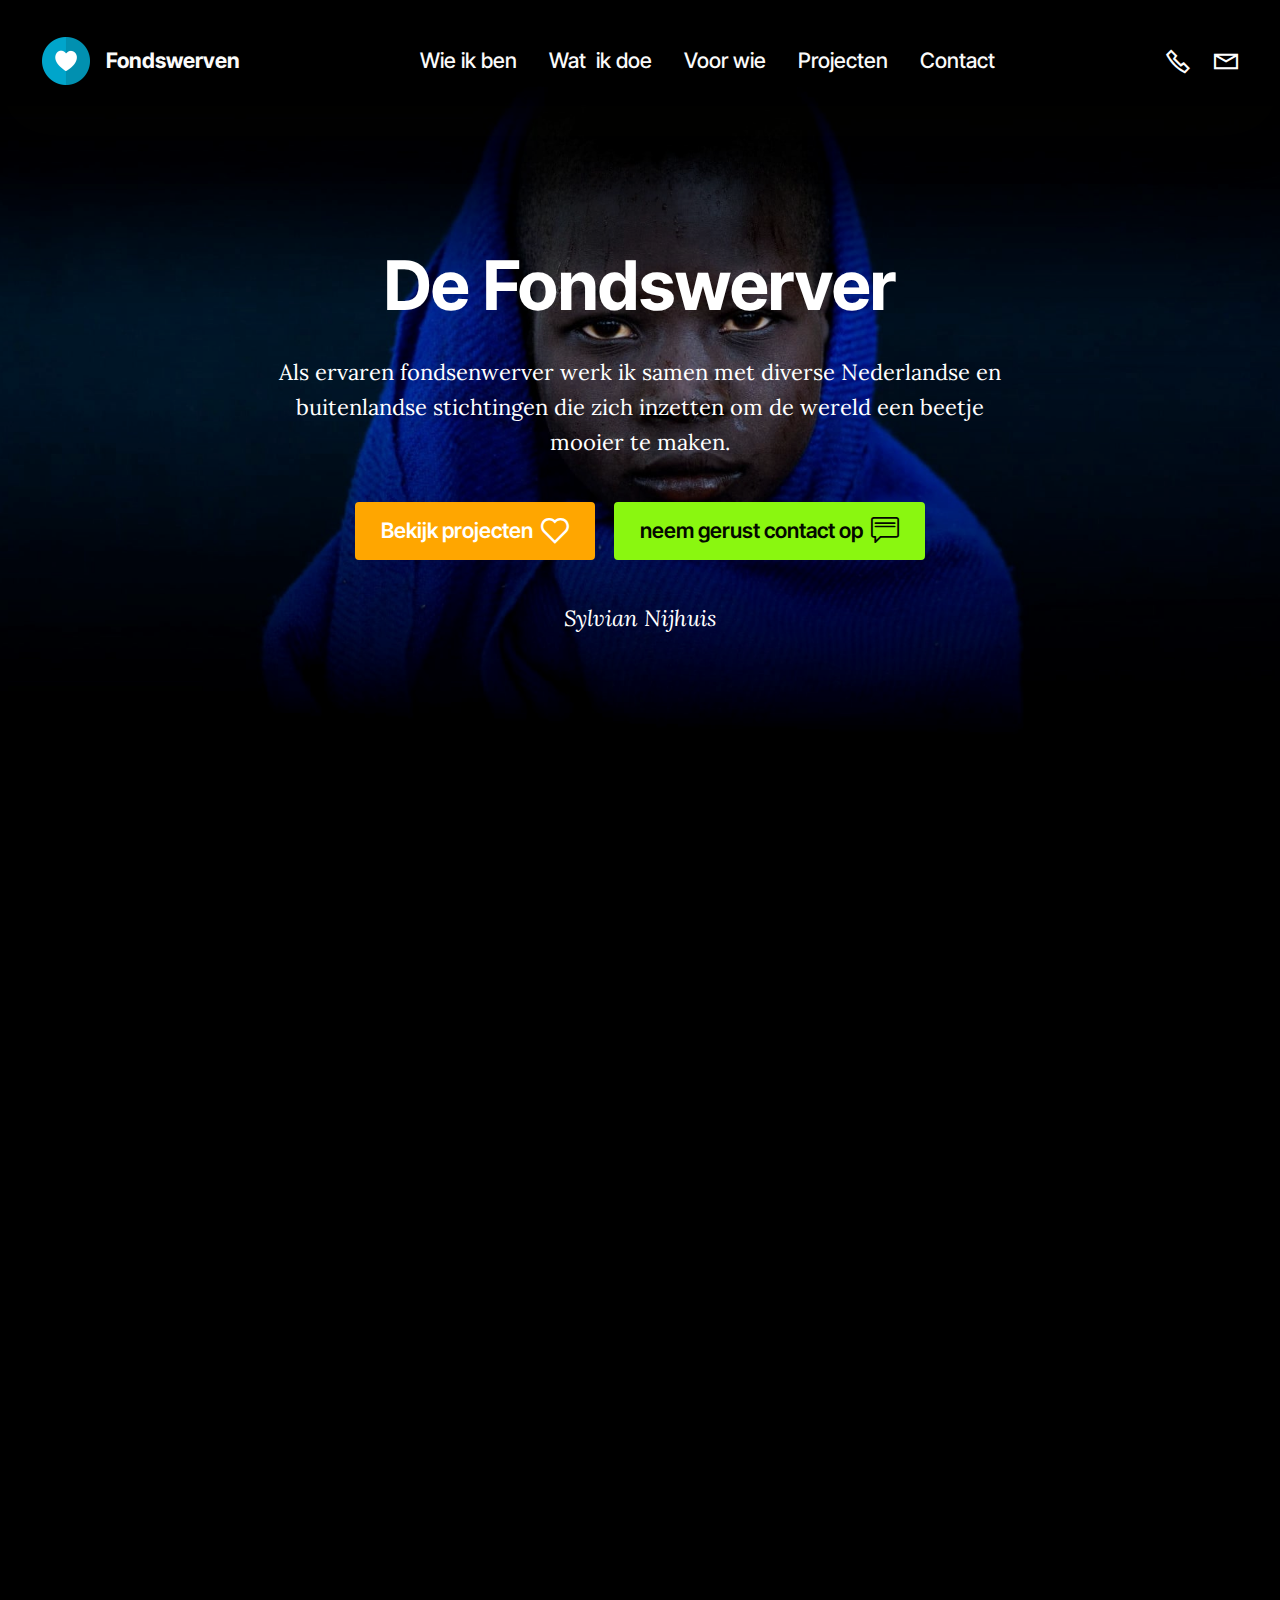
==== index.html @ 5c3a8270 "create github pages" ====
<!DOCTYPE html>
<html  >
<head>
  
  <meta charset="UTF-8">
  <meta http-equiv="X-UA-Compatible" content="IE=edge">
  
  <meta name="viewport" content="width=device-width, initial-scale=1, minimum-scale=1">
  <link rel="shortcut icon" href="assets/images/mbr-2-96x96.png" type="image/x-icon">
  <meta name="description" content="Fondswerven voor goede doelen, fundraising for charity">
  
  
  <title>Fondswerven voor goede doelen, fundraising for charity</title>
  <link rel="stylesheet" href="assets/web/assets/mobirise-icons2/mobirise2.css">
  <link rel="stylesheet" href="assets/web/assets/mobirise-icons-bold/mobirise-icons-bold.css">
  <link rel="stylesheet" href="assets/bootstrap/css/bootstrap.min.css">
  <link rel="stylesheet" href="assets/bootstrap/css/bootstrap-grid.min.css">
  <link rel="stylesheet" href="assets/bootstrap/css/bootstrap-reboot.min.css">
  <link rel="stylesheet" href="assets/animatecss/animate.css">
  <link rel="stylesheet" href="assets/popup-overlay-plugin/style.css">
  <link rel="stylesheet" href="assets/dropdown/css/style.css">
  <link rel="stylesheet" href="assets/socicon/css/styles.css">
  <link rel="stylesheet" href="assets/theme/css/style.css">
  <link rel="preload" href="https://fonts.googleapis.com/css?family=Inter+Tight:100,200,300,400,500,600,700,800,900,100i,200i,300i,400i,500i,600i,700i,800i,900i&display=swap" as="style" onload="this.onload=null;this.rel='stylesheet'">
  <noscript><link rel="stylesheet" href="https://fonts.googleapis.com/css?family=Inter+Tight:100,200,300,400,500,600,700,800,900,100i,200i,300i,400i,500i,600i,700i,800i,900i&display=swap"></noscript>
  <link rel="preload" as="style" href="assets/mobirise/css/mbr-additional.css?v=MleH2A"><link rel="stylesheet" href="assets/mobirise/css/mbr-additional.css?v=MleH2A" type="text/css">

  
   <link rel="preconnect" href="https://fonts.googleapis.com">
  <link rel="preconnect" href="https://fonts.gstatic.com" crossorigin>
  <link href="https://fonts.googleapis.com/css2?family=Lora:ital,wght@0,400..700;1,400..700&display=swap" rel="stylesheet">

  

</head>
<body>
  
  <section data-bs-version="5.1" class="menu menu2 cid-uk7ncCTFK6" once="menu" id="menu02-26">
	

	<nav class="navbar navbar-dropdown navbar-expand-lg">
		<div class="container">
			<div class="navbar-brand">
				<span class="navbar-logo">
					<a href="https://www.fondswerven.nl">
						<img src="assets/images/mbr-2-96x96.png" alt="Fondswerven voor goede doelen" style="height: 3rem;">
					</a>
				</span>
				<span class="navbar-caption-wrap"><a class="navbar-caption text-white text-primary display-4" href="index.html#top">Fondswerven</a></span>
			</div>
			<button class="navbar-toggler" type="button" data-toggle="collapse" data-bs-toggle="collapse" data-target="#navbarSupportedContent" data-bs-target="#navbarSupportedContent" aria-controls="navbarNavAltMarkup" aria-expanded="false" aria-label="Toggle navigation">
				<div class="hamburger">
					<span></span>
					<span></span>
					<span></span>
					<span></span>
				</div>
			</button>
			<div class="collapse navbar-collapse" id="navbarSupportedContent">
				<ul class="navbar-nav nav-dropdown nav-right" data-app-modern-menu="true"><li class="nav-item">
						<a class="nav-link link text-white text-primary display-4" href="index.html#wie-ik-ben">Wie ik ben</a>
					</li>
					<li class="nav-item">
						<a class="nav-link link text-white text-primary display-4" href="index.html#Fondswerven-wat-ik-doe" aria-expanded="false">Wat&nbsp; ik doe</a>
					</li><li class="nav-item"><a class="nav-link link text-white text-primary display-4" href="index.html#voor-wie">Voor wie</a></li>
					<li class="nav-item">
						<a class="nav-link link text-white text-primary display-4" href="index.html#Goede-doel-projecten">Projecten</a>
					</li><li class="nav-item"><a class="nav-link link text-white text-primary display-4" href="index.html#contacts01-33">Contact</a></li></ul>
				<div class="icons-menu">
					<a class="iconfont-wrapper" href="tel:0031646236355">
						<span class="p-2 mbr-iconfont mobi-mbri-phone mobi-mbri"></span>
					</a>
					<a class="iconfont-wrapper" href="mailto:info@fondswerven.nl">
						<span class="p-2 mbr-iconfont mobi-mbri-letter mobi-mbri"></span>
					</a>
					
					
				</div>
				
			</div>
		</div>
	</nav>
</section>

<section data-bs-version="5.1" class="header19 cid-ujaseIiTwz mbr-fullscreen" id="header19-2">
  

  
  <div class="mbr-overlay" style="opacity: 0.2; background-color: rgb(0, 0, 0);"></div>
  <div class="container-fluid">
    <div class="row">
      <div class="content-wrap col-12 col-md-8">
        <h1 class="mbr-section-title mbr-fonts-style mb-4 display-1">
          <strong>De Fondswerver</strong></h1>
        <p class="mbr-fonts-style mbr-text mb-4 lora-subtitle-700 display-7">Als ervaren fondsenwerver werk ik samen met diverse Nederlandse en buitenlandse stichtingen die zich inzetten om de wereld een beetje mooier te maken.
        </p>
        <div class="mbr-section-btn"><a class="btn btn-info display-7" href="index.html#Goede-doel-projecten"><span class="mobi-mbri mobi-mbri-hearth mbr-iconfont mbr-iconfont-btn"></span>Bekijk projecten</a> <a class="btn btn-warning display-7" href="index.html#contacts01-33"><span class="mbrib-chat mbr-iconfont mbr-iconfont-btn"></span>neem gerust contact op</a></div>
        <p class="mbr-fonts-style mbr-description mt-4 lora-subtitle-700 display-7"><em>Sylvian Nijhuis</em></p>
      </div>
    </div>
  </div>
</section>

<section data-bs-version="5.1" class="article11 cid-umKg38wU4J" id="article11-36">
    

    
    
    <div class="container">
        <div class="row justify-content-center">
            <div class="title col-md-12 col-lg-9">
                <h3 class="mbr-section-title mbr-fonts-style align-center mt-0 mb-0 display-2"><strong>Wat is fondswerven</strong></h3>
                <h4 class="mbr-section-subtitle align-center mbr-fonts-style mt-4 display-7 lora-subtitle-italic-700">Fondsenwerving is betrokkenheid creëren bij uw project waardoor men uw project wil steunen in welke vorm dan ook: geld, tijd, expertise, materialen.</h4>
                
            </div>
        </div>
    </div>
</section>

<section data-bs-version="5.1" class="contacts1 stackm5 cid-umFhZGHpri" id="contacts01-35">
    

    
    
    <div class="container-fluid">
        <div class="row">
            <div class="col-12 mb-5">
                <h3 class="mbr-section-title mbr-fonts-style align-center mb-0 display-5"><strong>Neem gerust contact op</strong></h3>
               <h5 class="mbr-section-subtitle mbr-fonts-style align-center mb-0 mt-2 lora-subtitle-italic-700 display-7"><em>
                    Sylvian Nijhuis</em></h5>
            </div>
        </div>
        <div class="row">
            <div class="card col-12 col-md-6 col-lg-3 mb-2">
                <div class="d-flex">
                    <div class="dot"></div>
                    <div class="dot dot-right "></div>
                </div>
                <div class="card-wrapper">
                    <div class="card-box align-center">
                        <div class="iconfont-wrapper">
                            <a href="mailto:info@fondswerven.nl"><span class="mbr-iconfont mobi-mbri-letter mobi-mbri"></span></a>
                        </div>
                        
                        <p class="card-text mbr-fonts-style display-4">Stuur een mailtje en ik probeer binnen 1 dag te reageren<br>info@fondswerven.nl</p>
                    </div>
                </div>
                <div class="d-flex">
                    <div class="dot"></div>
                    <div class="dot dot-right "></div>
                </div>
            </div>
            <div class="card col-12 col-md-6 col-lg-3 mb-2">
                <div class="d-flex">
                    <div class="dot"></div>
                    <div class="dot dot-right "></div>
                </div>
                <div class="card-wrapper">
                    <div class="card-box align-center">
                        <div class="iconfont-wrapper">
                            <a href="tel:0031646236355"><span class="mbr-iconfont mobi-mbri-phone mobi-mbri"></span></a>
                        </div>
                        
                        <p class="card-text mbr-fonts-style display-4">U kunt mij altijd bellen op kantoor tijden<br>Tel 0031(0)646236355<br></p>
                    </div>
                </div>
                <div class="d-flex">
                    <div class="dot"></div>
                    <div class="dot dot-right "></div>
                </div>
            </div>
            
            
        </div>
    </div>
</section>

<section data-bs-version="5.1" class="article11 cid-ujtf5JXw2B" id="wie-ik-ben">
    

    
    
    <div class="container-fluid">
        <div class="row justify-content-center">
            <div class="title col-md-12 col-lg-9">
                <h3 class="mbr-section-title mbr-fonts-style align-center mt-0 mb-0 display-2"><strong>Wie ik ben</strong></h3>
                <h4 class="mbr-section-subtitle align-center mbr-fonts-style mt-4 display-5"><p>Mijn naam is <b class="lora-subtitle-italic-700">Sylvian Nijhuis</b>, als <strong>ervaren fondsenwerver</strong> werk ik samen met diverse Nederlandse en buitenlandse stichtingen die zich inzetten om de wereld een beetje mooier te maken.<br><br><strong>Door mijn opgedane ervaring en een uitgebreid netwerk, mobiliseer ik effectief steun voor belangrijke initiatieven.</strong> Voornamelijk richt ik mij op stichtingen die hulp bieden aan mens en dier in kwetsbare achterstandsituaties. <br><br><strong>Samen brengen we een positieve verandering teweeg in het leven van velen</strong>. Mijn passie voor het ondersteunen van goede doelen en mijn toewijding aan het creëren van een betere toekomst voor iedereen vormen de kern van mijn werk.</p></h4>
                
            </div>
        </div>
    </div>
</section>

<section data-bs-version="5.1" class="article11 cid-umKhP8OSu1" id="article11-37">
    

    
    
    <div class="container">
        <div class="row justify-content-center">
            <div class="title col-md-12 col-lg-9">
                <h3 class="mbr-section-title mbr-fonts-style align-center mt-0 mb-0 display-2"><strong>Wat ik doe</strong></h3>
                <h4 class="mbr-section-subtitle align-center mbr-fonts-style mt-4 display-4">Mijn werk heeft zich uitgestrekt naar het buitenland, waar ik heb bijgedragen aan de verbetering van meerdere scholen en zorginstellingen. Maar ook in Nederland help ik stichtingen bij het zoeken naar fondsen.</h4>
                
            </div>
        </div>
    </div>
</section>

<section data-bs-version="5.1" class="contacts1 stackm5 cid-umFhXCe0tu" id="contacts01-34">
    

    
    
    <div class="container-fluid">
        <div class="row">
            <div class="col-12 mb-5">
                <h3 class="mbr-section-title mbr-fonts-style align-center mb-0 display-5"><strong>Neem gerust contact op</strong></h3>
               <h5 class="mbr-section-subtitle mbr-fonts-style align-center mb-0 mt-2 lora-subtitle-italic-700 display-7"><em>
                    Sylvian Nijhuis</em></h5>
            </div>
        </div>
        <div class="row">
            <div class="card col-12 col-md-6 col-lg-3 mb-2">
                <div class="d-flex">
                    <div class="dot"></div>
                    <div class="dot dot-right "></div>
                </div>
                <div class="card-wrapper">
                    <div class="card-box align-center">
                        <div class="iconfont-wrapper">
                            <a href="mailto:info@fondswerven.nl"><span class="mbr-iconfont mobi-mbri-letter mobi-mbri"></span></a>
                        </div>
                        
                        <p class="card-text mbr-fonts-style display-4">Stuur een mailtje en ik probeer binnen 1 dag te reageren<br>info@fondswerven.nl</p>
                    </div>
                </div>
                <div class="d-flex">
                    <div class="dot"></div>
                    <div class="dot dot-right "></div>
                </div>
            </div>
            <div class="card col-12 col-md-6 col-lg-3 mb-2">
                <div class="d-flex">
                    <div class="dot"></div>
                    <div class="dot dot-right "></div>
                </div>
                <div class="card-wrapper">
                    <div class="card-box align-center">
                        <div class="iconfont-wrapper">
                            <a href="tel:0031646236355"><span class="mbr-iconfont mobi-mbri-phone mobi-mbri"></span></a>
                        </div>
                        
                        <p class="card-text mbr-fonts-style display-4">U kunt mij altijd bellen op kantoor tijden<br>Tel 0031(0)646236355<br></p>
                    </div>
                </div>
                <div class="d-flex">
                    <div class="dot"></div>
                    <div class="dot dot-right "></div>
                </div>
            </div>
            
            
        </div>
    </div>
</section>

<section data-bs-version="5.1" class="pricing02 cid-umtFvABpCZ" id="Goede-doel-projecten">
  
  
  <div class="container-fluid">
    <div class="row justify-content-center">
      <div class="col-12 content-head">
        <div class="mbr-section-head mb-5">
          <h4 class="mbr-section-title mbr-fonts-style align-center mb-0 display-2"><strong>Enkele projecten</strong></h4>
          <h5 class="mbr-section-subtitle mbr-fonts-style align-center mb-0 mt-4 lora-subtitle-italic-700 display-7">
            Goede doelen in Nederland en buitenland</h5>
          
        </div>
      </div>
    </div>
    <div class="row">
      <div class="item features-image col-12 col-md-6 col-lg-4">
        <div class="item-wrapper">
          <div class="item-img">
              <img class="rounded-circle shadow-4-strong" alt="avatar2" src="assets/images/logeerhotel-1-160x160.png">
           
          </div>
          <div class="item-content">
            <h5 class="item-title mbr-fonts-style display-5"><strong>Goede doel Nederland</strong></h5>
            
            <p class="mbr-text mbr-fonts-style display-7">
              Diverse projecten Nederland gericht op zorg en welzijn.
            </p>
            <div class="mbr-section-btn item-footer"><a href="https://www.instagram.com/tolstraat75/" class="btn item-btn btn-info display-7"><span class="socicon socicon-instagram mbr-iconfont mbr-iconfont-btn"></span>Volg ons op</a></div>
          </div>

        </div>
      </div>
      <div class="item features-image col-12 col-md-6 col-lg-4">
        <div class="item-wrapper">
          <div class="item-img">
               <img class="rounded-circle shadow-4-strong" alt="avatar2" src="assets/images/supportfees-1-600x600.png">
            
          </div>
          <div class="item-content">
            <h5 class="item-title mbr-fonts-style display-5">
              <strong>Goede doel Afrika</strong></h5>
            
            <p class="mbr-text mbr-fonts-style display-7">
              Diverse projecten in Tanzania gericht op onderwijs en hygiene
            </p>
            <div class="mbr-section-btn item-footer"><a href="https://www.instagram.com/stichtingsupportschoolfees/" class="btn item-btn btn-info display-7"><span class="socicon socicon-instagram mbr-iconfont mbr-iconfont-btn"></span>Volg ons op</a></div>
          </div>
        </div>
      </div>
      <div class="item features-image col-12 col-md-6 col-lg-4">
        <div class="item-wrapper">
          <div class="item-img">
               <img class="rounded-circle shadow-4-strong" alt="avatar2" src="assets/images/nerfesh-goede-doel-506x506.png">           
          </div>
          <div class="item-content">
            <h5 class="item-title mbr-fonts-style display-5"><strong>Goede doel Afrika</strong></h5>
            
            <p class="mbr-text mbr-fonts-style display-7">
              Realiseren van een synagoge en ondersteunen van de joodse gemeenschap in Tanzania.<br>
            </p>
            <div class="mbr-section-btn item-footer"><a href="index.html#contacts01-2s" class="btn item-btn btn-info display-7"><span class="mobi-mbri mobi-mbri-letter mbr-iconfont mbr-iconfont-btn"></span>Op aanvraag</a></div>
          </div>
        </div>
      </div>
    </div>
  </div>
</section>

<section data-bs-version="5.1" class="article11 cid-ujtfdkivTQ" id="voor-wie">
    

    
    
    <div class="container">
        <div class="row justify-content-center">
            <div class="title col-md-12 col-lg-9">
                <h3 class="mbr-section-title mbr-fonts-style align-center mt-0 mb-0 display-2"><strong>Voor wie</strong></h3>
                <h4 class="mbr-section-subtitle align-center mbr-fonts-style mt-4 display-5"><p><strong>Onze fundraising is bedoeld voor stichtingen en organisaties die hulp nodig hebben bij het verkrijgen van fondsen.</strong> Of u nu een stichting in Nederland bent die zich inzet voor lokale gemeenschappen, of een organisatie die actief is in ontwikkelingslanden om scholen en zorginstellingen te verbeteren, wij staan klaar om u te ondersteunen.<br><br><strong> Met onze uitgebreide ervaring en netwerk zorgen we ervoor dat uw initiatieven de financiering krijgen die ze verdienen</strong>, zodat u zich kunt richten op het maken van een positieve impact in het leven van mens en dier in kwetsbare situaties.</p></h4>
                
            </div>
        </div>
    </div>
</section>

<section data-bs-version="5.1" class="article11 cid-umKjLpGEjo" id="article11-38">
    

    
    
    <div class="container">
        <div class="row justify-content-center">
            <div class="title col-md-12 col-lg-9">
                <h3 class="mbr-section-title mbr-fonts-style align-center mt-0 mb-0 display-2"><strong>Samen kunnen we een verschil maken!</strong></h3>
                <h4 class="mbr-section-subtitle align-center mbr-fonts-style mt-4 display-7 lora-subtitle-italic-700">Hoe creëer ik betrokkenheid? Door mensen te raken en open te zijn over het werk van uw stichting kunt u veel mensen meenemen in uw werk en ondersteuning vragen.</h4>
                
            </div>
        </div>
    </div>
</section>

<section data-bs-version="5.1" class="contacts1 stackm5 cid-umFhVtrd8a" id="contacts01-33">
    

    
    
    <div class="container-fluid">
        <div class="row">
            <div class="col-12 mb-5">
                <h3 class="mbr-section-title mbr-fonts-style align-center mb-0 display-5"><strong>Neem gerust contact op</strong></h3>
               <h5 class="mbr-section-subtitle mbr-fonts-style align-center mb-0 mt-2 lora-subtitle-italic-700 display-7"><em>
                    Sylvian Nijhuis</em></h5>
            </div>
        </div>
        <div class="row">
            <div class="card col-12 col-md-6 col-lg-3 mb-2">
                <div class="d-flex">
                    <div class="dot"></div>
                    <div class="dot dot-right "></div>
                </div>
                <div class="card-wrapper">
                    <div class="card-box align-center">
                        <div class="iconfont-wrapper">
                            <a href="mailto:info@fondswerven.nl"><span class="mbr-iconfont mobi-mbri-letter mobi-mbri"></span></a>
                        </div>
                        
                        <p class="card-text mbr-fonts-style display-4">Stuur een mailtje en ik probeer binnen 1 dag te reageren<br>info@fondswerven.nl</p>
                    </div>
                </div>
                <div class="d-flex">
                    <div class="dot"></div>
                    <div class="dot dot-right "></div>
                </div>
            </div>
            <div class="card col-12 col-md-6 col-lg-3 mb-2">
                <div class="d-flex">
                    <div class="dot"></div>
                    <div class="dot dot-right "></div>
                </div>
                <div class="card-wrapper">
                    <div class="card-box align-center">
                        <div class="iconfont-wrapper">
                            <a href="tel:0031646236355"><span class="mbr-iconfont mobi-mbri-phone mobi-mbri"></span></a>
                        </div>
                        
                        <p class="card-text mbr-fonts-style display-4">U kunt mij altijd bellen op kantoor tijden<br>Tel 0031(0)646236355<br></p>
                    </div>
                </div>
                <div class="d-flex">
                    <div class="dot"></div>
                    <div class="dot dot-right "></div>
                </div>
            </div>
            
            
        </div>
    </div>
</section>

<section data-bs-version="5.1" class="footer4 cid-ujJJXeSvrs" once="footers" id="footer04-1v">

    

    

    <div class="container">
        <div class="media-container-row align-center mbr-white">
            <div class="col-12">
                <p class="mbr-text mb-0 mbr-fonts-style display-7">
                    © Copyright 2024 rOels - All Rights Reserved
                </p>
            </div>
        </div>
    </div>
</section>


<script src="assets/bootstrap/js/bootstrap.bundle.min.js"></script>
  <script src="assets/smoothscroll/smooth-scroll.js"></script>
  <script src="assets/ytplayer/index.js"></script>
  <script src="assets/dropdown/js/navbar-dropdown.js"></script>
  <script src="assets/theme/js/script.js"></script>
  
  
  
 <div id="scrollToTop" class="scrollToTop mbr-arrow-up"><a style="text-align: center;"><i class="mbr-arrow-up-icon mbr-arrow-up-icon-cm cm-icon cm-icon-smallarrow-up"></i></a></div>
    <input name="animation" type="hidden">
  
</body>
</html>
---- assets/web/assets/mobirise-icons2/mobirise2.css ----
@font-face {
  font-family: 'Moririse2';
  font-display: swap;
  src:  url('mobirise2.eot?f2bix4');
  src:  url('mobirise2.eot?f2bix4#iefix') format('embedded-opentype'),
    url('mobirise2.ttf?f2bix4') format('truetype'),
    url('mobirise2.woff?f2bix4') format('woff'),
    url('mobirise2.svg?f2bix4#mobirise2') format('svg');
  font-weight: normal;
  font-style: normal;
}

[class^="mobi-"], [class*=" mobi-"] {
  /* use !important to prevent issues with browser extensions that change fonts */
  font-family: 'Moririse2' !important;
  speak: none;
  font-style: normal;
  font-weight: normal;
  font-variant: normal;
  text-transform: none;
  line-height: 1;

  /* Better Font Rendering =========== */
  -webkit-font-smoothing: antialiased;
  -moz-osx-font-smoothing: grayscale;
}

.mobi-mbri-add-submenu:before {
  content: "\e900";
}
.mobi-mbri-alert:before {
  content: "\e901";
}
.mobi-mbri-align-center:before {
  content: "\e902";
}
.mobi-mbri-align-justify:before {
  content: "\e903";
}
.mobi-mbri-align-left:before {
  content: "\e904";
}
.mobi-mbri-align-right:before {
  content: "\e905";
}
.mobi-mbri-android:before {
  content: "\e906";
}
.mobi-mbri-apple:before {
  content: "\e907";
}
.mobi-mbri-arrow-down:before {
  content: "\e908";
}
.mobi-mbri-arrow-next:before {
  content: "\e909";
}
.mobi-mbri-arrow-prev:before {
  content: "\e90a";
}
.mobi-mbri-arrow-up:before {
  content: "\e90b";
}
.mobi-mbri-bold:before {
  content: "\e90c";
}
.mobi-mbri-bookmark:before {
  content: "\e90d";
}
.mobi-mbri-bootstrap:before {
  content: "\e90e";
}
.mobi-mbri-briefcase:before {
  content: "\e90f";
}
.mobi-mbri-browse:before {
  content: "\e910";
}
.mobi-mbri-bulleted-list:before {
  content: "\e911";
}
.mobi-mbri-calendar:before {
  content: "\e912";
}
.mobi-mbri-camera:before {
  content: "\e913";
}
.mobi-mbri-cart-add:before {
  content: "\e914";
}
.mobi-mbri-cart-full:before {
  content: "\e915";
}
.mobi-mbri-cash:before {
  content: "\e916";
}
.mobi-mbri-change-style:before {
  content: "\e917";
}
.mobi-mbri-chat:before {
  content: "\e918";
}
.mobi-mbri-clock:before {
  content: "\e919";
}
.mobi-mbri-close:before {
  content: "\e91a";
}
.mobi-mbri-cloud:before {
  content: "\e91b";
}
.mobi-mbri-code:before {
  content: "\e91c";
}
.mobi-mbri-contact-form:before {
  content: "\e91d";
}
.mobi-mbri-credit-card:before {
  content: "\e91e";
}
.mobi-mbri-cursor-click:before {
  content: "\e91f";
}
.mobi-mbri-cust-feedback:before {
  content: "\e920";
}
.mobi-mbri-database:before {
  content: "\e921";
}
.mobi-mbri-delivery:before {
  content: "\e922";
}
.mobi-mbri-desktop:before {
  content: "\e923";
}
.mobi-mbri-devices:before {
  content: "\e924";
}
.mobi-mbri-down:before {
  content: "\e925";
}
.mobi-mbri-download-2:before {
  content: "\e926";
}
.mobi-mbri-download:before {
  content: "\e927";
}
.mobi-mbri-drag-n-drop-2:before {
  content: "\e928";
}
.mobi-mbri-drag-n-drop:before {
  content: "\e929";
}
.mobi-mbri-edit-2:before {
  content: "\e92a";
}
.mobi-mbri-edit:before {
  content: "\e92b";
}
.mobi-mbri-error:before {
  content: "\e92c";
}
.mobi-mbri-extension:before {
  content: "\e92d";
}
.mobi-mbri-features:before {
  content: "\e92e";
}
.mobi-mbri-file:before {
  content: "\e92f";
}
.mobi-mbri-flag:before {
  content: "\e930";
}
.mobi-mbri-folder:before {
  content: "\e931";
}
.mobi-mbri-gift:before {
  content: "\e932";
}
.mobi-mbri-github:before {
  content: "\e933";
}
.mobi-mbri-globe-2:before {
  content: "\e934";
}
.mobi-mbri-globe:before {
  content: "\e935";
}
.mobi-mbri-growing-chart:before {
  content: "\e936";
}
.mobi-mbri-hearth:before {
  content: "\e937";
}
.mobi-mbri-help:before {
  content: "\e938";
}
.mobi-mbri-home:before {
  content: "\e939";
}
.mobi-mbri-hot-cup:before {
  content: "\e93a";
}
.mobi-mbri-idea:before {
  content: "\e93b";
}
.mobi-mbri-image-gallery:before {
  content: "\e93c";
}
.mobi-mbri-image-slider:before {
  content: "\e93d";
}
.mobi-mbri-info:before {
  content: "\e93e";
}
.mobi-mbri-italic:before {
  content: "\e93f";
}
.mobi-mbri-key:before {
  content: "\e940";
}
.mobi-mbri-laptop:before {
  content: "\e941";
}
.mobi-mbri-layers:before {
  content: "\e942";
}
.mobi-mbri-left-right:before {
  content: "\e943";
}
.mobi-mbri-left:before {
  content: "\e944";
}
.mobi-mbri-letter:before {
  content: "\e945";
}
.mobi-mbri-like:before {
  content: "\e946";
}
.mobi-mbri-link:before {
  content: "\e947";
}
.mobi-mbri-lock:before {
  content: "\e948";
}
.mobi-mbri-login:before {
  content: "\e949";
}
.mobi-mbri-logout:before {
  content: "\e94a";
}
.mobi-mbri-magic-stick:before {
  content: "\e94b";
}
.mobi-mbri-map-pin:before {
  content: "\e94c";
}
.mobi-mbri-menu:before {
  content: "\e94d";
}
.mobi-mbri-mobile-2:before {
  content: "\e94e";
}
.mobi-mbri-mobile-horizontal:before {
  content: "\e94f";
}
.mobi-mbri-mobile:before {
  content: "\e950";
}
.mobi-mbri-mobirise:before {
  content: "\e951";
}
.mobi-mbri-more-horizontal:before {
  content: "\e952";
}
.mobi-mbri-more-vertical:before {
  content: "\e953";
}
.mobi-mbri-music:before {
  content: "\e954";
}
.mobi-mbri-new-file:before {
  content: "\e955";
}
.mobi-mbri-numbered-list:before {
  content: "\e956";
}
.mobi-mbri-opened-folder:before {
  content: "\e957";
}
.mobi-mbri-pages:before {
  content: "\e958";
}
.mobi-mbri-paper-plane:before {
  content: "\e959";
}
.mobi-mbri-paperclip:before {
  content: "\e95a";
}
.mobi-mbri-phone:before {
  content: "\e95b";
}
.mobi-mbri-photo:before {
  content: "\e95c";
}
.mobi-mbri-photos:before {
  content: "\e95d";
}
.mobi-mbri-pin:before {
  content: "\e95e";
}
.mobi-mbri-play:before {
  content: "\e95f";
}
.mobi-mbri-plus:before {
  content: "\e960";
}
.mobi-mbri-preview:before {
  content: "\e961";
}
.mobi-mbri-print:before {
  content: "\e962";
}
.mobi-mbri-protect:before {
  content: "\e963";
}
.mobi-mbri-question:before {
  content: "\e964";
}
.mobi-mbri-quote-left:before {
  content: "\e965";
}
.mobi-mbri-quote-right:before {
  content: "\e966";
}
.mobi-mbri-redo:before {
  content: "\e967";
}
.mobi-mbri-refresh:before {
  content: "\e968";
}
.mobi-mbri-responsive-2:before {
  content: "\e969";
}
.mobi-mbri-responsive:before {
  content: "\e96a";
}
.mobi-mbri-right:before {
  content: "\e96b";
}
.mobi-mbri-rocket:before {
  content: "\e96c";
}
.mobi-mbri-sad-face:before {
  content: "\e96d";
}
.mobi-mbri-sale:before {
  content: "\e96e";
}
.mobi-mbri-save:before {
  content: "\e96f";
}
.mobi-mbri-search:before {
  content: "\e970";
}
.mobi-mbri-setting-2:before {
  content: "\e971";
}
.mobi-mbri-setting-3:before {
  content: "\e972";
}
.mobi-mbri-setting:before {
  content: "\e973";
}
.mobi-mbri-share:before {
  content: "\e974";
}
.mobi-mbri-shopping-bag:before {
  content: "\e975";
}
.mobi-mbri-shopping-basket:before {
  content: "\e976";
}
.mobi-mbri-shopping-cart:before {
  content: "\e977";
}
.mobi-mbri-sites:before {
  content: "\e978";
}
.mobi-mbri-smile-face:before {
  content: "\e979";
}
.mobi-mbri-speed:before {
  content: "\e97a";
}
.mobi-mbri-star:before {
  content: "\e97b";
}
.mobi-mbri-success:before {
  content: "\e97c";
}
.mobi-mbri-sun:before {
  content: "\e97d";
}
.mobi-mbri-sun2:before {
  content: "\e97e";
}
.mobi-mbri-tablet-vertical:before {
  content: "\e97f";
}
.mobi-mbri-tablet:before {
  content: "\e980";
}
.mobi-mbri-target:before {
  content: "\e981";
}
.mobi-mbri-timer:before {
  content: "\e982";
}
.mobi-mbri-to-ftp:before {
  content: "\e983";
}
.mobi-mbri-to-local-drive:before {
  content: "\e984";
}
.mobi-mbri-touch-swipe:before {
  content: "\e985";
}
.mobi-mbri-touch:before {
  content: "\e986";
}
.mobi-mbri-trash:before {
  content: "\e987";
}
.mobi-mbri-underline:before {
  content: "\e988";
}
.mobi-mbri-undo:before {
  content: "\e989";
}
.mobi-mbri-unlink:before {
  content: "\e98a";
}
.mobi-mbri-unlock:before {
  content: "\e98b";
}
.mobi-mbri-up-down:before {
  content: "\e98c";
}
.mobi-mbri-up:before {
  content: "\e98d";
}
.mobi-mbri-update:before {
  content: "\e98e";
}
.mobi-mbri-upload-2:before {
  content: "\e98f";
}
.mobi-mbri-upload:before {
  content: "\e990";
}
.mobi-mbri-user-2:before {
  content: "\e991";
}
.mobi-mbri-user:before {
  content: "\e992";
}
.mobi-mbri-users:before {
  content: "\e993";
}
.mobi-mbri-video-play:before {
  content: "\e994";
}
.mobi-mbri-video:before {
  content: "\e995";
}
.mobi-mbri-watch:before {
  content: "\e996";
}
.mobi-mbri-website-theme-2:before {
  content: "\e997";
}
.mobi-mbri-website-theme:before {
  content: "\e998";
}
.mobi-mbri-wifi:before {
  content: "\e999";
}
.mobi-mbri-windows:before {
  content: "\e99a";
}
.mobi-mbri-zoom-in:before {
  content: "\e99b";
}
.mobi-mbri-zoom-out:before {
  content: "\e99c";
}
---- assets/web/assets/mobirise-icons-bold/mobirise-icons-bold.css ----
@font-face {
  font-family: 'mobirise-icons-bold';
  font-display: swap;
  src:  url('mobirise-icons-bold.eot?m1l4yr');
  src:  url('mobirise-icons-bold.eot?m1l4yr#iefix') format('embedded-opentype'),
    url('mobirise-icons-bold.ttf?m1l4yr') format('truetype'),
    url('mobirise-icons-bold.woff?m1l4yr') format('woff'),
    url('mobirise-icons-bold.svg?m1l4yr#mobirise-icons-bold') format('svg');
  font-weight: normal;
  font-style: normal;
}

[class^="mbrib-"], [class*="mbrib-"] {
  /* use !important to prevent issues with browser extensions that change fonts */
  font-family: 'mobirise-icons-bold' !important;
  speak: none;
  font-style: normal;
  font-weight: normal;
  font-variant: normal;
  text-transform: none;
  line-height: 1;

  /* Better Font Rendering =========== */
  -webkit-font-smoothing: antialiased;
  -moz-osx-font-smoothing: grayscale;
}

.mbrib-add-submenu:before {
  content: "\e900";
}
.mbrib-alert:before {
  content: "\e901";
}
.mbrib-align-center:before {
  content: "\e902";
}
.mbrib-align-justify:before {
  content: "\e903";
}
.mbrib-align-left:before {
  content: "\e904";
}
.mbrib-align-right:before {
  content: "\e905";
}
.mbrib-android:before {
  content: "\e906";
}
.mbrib-apple:before {
  content: "\e907";
}
.mbrib-arrow-down:before {
  content: "\e908";
}
.mbrib-arrow-next:before {
  content: "\e909";
}
.mbrib-arrow-prev:before {
  content: "\e90a";
}
.mbrib-arrow-up:before {
  content: "\e90b";
}
.mbrib-bold:before {
  content: "\e90c";
}
.mbrib-bookmark:before {
  content: "\e90d";
}
.mbrib-bootstrap:before {
  content: "\e90e";
}
.mbrib-briefcase:before {
  content: "\e90f";
}
.mbrib-browse:before {
  content: "\e910";
}
.mbrib-bulleted-list:before {
  content: "\e911";
}
.mbrib-calendar:before {
  content: "\e912";
}
.mbrib-camera:before {
  content: "\e913";
}
.mbrib-cart-add:before {
  content: "\e914";
}
.mbrib-cart-full:before {
  content: "\e915";
}
.mbrib-cash:before {
  content: "\e916";
}
.mbrib-change-style:before {
  content: "\e917";
}
.mbrib-chat:before {
  content: "\e918";
}
.mbrib-clock:before {
  content: "\e919";
}
.mbrib-close:before {
  content: "\e91a";
}
.mbrib-cloud:before {
  content: "\e91b";
}
.mbrib-code:before {
  content: "\e91c";
}
.mbrib-contact-form:before {
  content: "\e91d";
}
.mbrib-credit-card:before {
  content: "\e91e";
}
.mbrib-cursor-click:before {
  content: "\e91f";
}
.mbrib-cust-feedback:before {
  content: "\e920";
}
.mbrib-database:before {
  content: "\e921";
}
.mbrib-delivery:before {
  content: "\e922";
}
.mbrib-desktop:before {
  content: "\e923";
}
.mbrib-devices:before {
  content: "\e924";
}
.mbrib-down:before {
  content: "\e925";
}
.mbrib-download:before {
  content: "\e926";
}
.mbrib-drag-n-drop:before {
  content: "\e927";
}
.mbrib-drag-n-drop2:before {
  content: "\e928";
}
.mbrib-edit:before {
  content: "\e929";
}
.mbrib-edit2:before {
  content: "\e92a";
}
.mbrib-error:before {
  content: "\e92b";
}
.mbrib-extension:before {
  content: "\e92c";
}
.mbrib-features:before {
  content: "\e92d";
}
.mbrib-file:before {
  content: "\e92e";
}
.mbrib-flag:before {
  content: "\e92f";
}
.mbrib-folder:before {
  content: "\e930";
}
.mbrib-gift:before {
  content: "\e931";
}
.mbrib-github:before {
  content: "\e932";
}
.mbrib-globe-2:before {
  content: "\e933";
}
.mbrib-globe:before {
  content: "\e934";
}
.mbrib-growing-chart:before {
  content: "\e935";
}
.mbrib-hearth:before {
  content: "\e936";
}
.mbrib-help:before {
  content: "\e937";
}
.mbrib-home:before {
  content: "\e938";
}
.mbrib-hot-cup:before {
  content: "\e939";
}
.mbrib-idea:before {
  content: "\e93a";
}
.mbrib-image-gallery:before {
  content: "\e93b";
}
.mbrib-image-slider:before {
  content: "\e93c";
}
.mbrib-info:before {
  content: "\e93d";
}
.mbrib-italic:before {
  content: "\e93e";
}
.mbrib-key:before {
  content: "\e93f";
}
.mbrib-laptop:before {
  content: "\e940";
}
.mbrib-layers:before {
  content: "\e941";
}
.mbrib-left-right:before {
  content: "\e942";
}
.mbrib-left:before {
  content: "\e943";
}
.mbrib-letter:before {
  content: "\e944";
}
.mbrib-like:before {
  content: "\e945";
}
.mbrib-link:before {
  content: "\e946";
}
.mbrib-lock:before {
  content: "\e947";
}
.mbrib-login:before {
  content: "\e948";
}
.mbrib-logout:before {
  content: "\e949";
}
.mbrib-magic-stick:before {
  content: "\e94a";
}
.mbrib-map-pin:before {
  content: "\e94b";
}
.mbrib-menu:before {
  content: "\e94c";
}
.mbrib-mobile:before {
  content: "\e94d";
}
.mbrib-mobile2:before {
  content: "\e94e";
}
.mbrib-mobirise:before {
  content: "\e94f";
}
.mbrib-more-horizontal:before {
  content: "\e950";
}
.mbrib-more-vertical:before {
  content: "\e951";
}
.mbrib-music:before {
  content: "\e952";
}
.mbrib-new-file:before {
  content: "\e953";
}
.mbrib-numbered-list:before {
  content: "\e954";
}
.mbrib-opened-folder:before {
  content: "\e955";
}
.mbrib-pages:before {
  content: "\e956";
}
.mbrib-paper-plane:before {
  content: "\e957";
}
.mbrib-paperclip:before {
  content: "\e958";
}
.mbrib-photo:before {
  content: "\e959";
}
.mbrib-photos:before {
  content: "\e95a";
}
.mbrib-pin:before {
  content: "\e95b";
}
.mbrib-play:before {
  content: "\e95c";
}
.mbrib-plus:before {
  content: "\e95d";
}
.mbrib-preview:before {
  content: "\e95e";
}
.mbrib-print:before {
  content: "\e95f";
}
.mbrib-protect:before {
  content: "\e960";
}
.mbrib-question:before {
  content: "\e961";
}
.mbrib-quote-left:before {
  content: "\e962";
}
.mbrib-quote-right:before {
  content: "\e963";
}
.mbrib-redo:before {
  content: "\e964";
}
.mbrib-refresh:before {
  content: "\e965";
}
.mbrib-responsive:before {
  content: "\e966";
}
.mbrib-right:before {
  content: "\e967";
}
.mbrib-rocket:before {
  content: "\e968";
}
.mbrib-sad-face:before {
  content: "\e969";
}
.mbrib-sale:before {
  content: "\e96a";
}
.mbrib-save:before {
  content: "\e96b";
}
.mbrib-search:before {
  content: "\e96c";
}
.mbrib-setting:before {
  content: "\e96d";
}
.mbrib-setting2:before {
  content: "\e96e";
}
.mbrib-setting3:before {
  content: "\e96f";
}
.mbrib-share:before {
  content: "\e970";
}
.mbrib-shopping-bag:before {
  content: "\e971";
}
.mbrib-shopping-basket:before {
  content: "\e972";
}
.mbrib-shopping-cart:before {
  content: "\e973";
}
.mbrib-sites:before {
  content: "\e974";
}
.mbrib-smile-face:before {
  content: "\e975";
}
.mbrib-speed:before {
  content: "\e976";
}
.mbrib-star:before {
  content: "\e977";
}
.mbrib-success:before {
  content: "\e978";
}
.mbrib-sun:before {
  content: "\e979";
}
.mbrib-sun2:before {
  content: "\e97a";
}
.mbrib-tablet-vertical:before {
  content: "\e97b";
}
.mbrib-tablet:before {
  content: "\e97c";
}
.mbrib-target:before {
  content: "\e97d";
}
.mbrib-timer:before {
  content: "\e97e";
}
.mbrib-to-ftp:before {
  content: "\e97f";
}
.mbrib-to-local-drive:before {
  content: "\e980";
}
.mbrib-touch-swipe:before {
  content: "\e981";
}
.mbrib-touch:before {
  content: "\e982";
}
.mbrib-trash:before {
  content: "\e983";
}
.mbrib-underline:before {
  content: "\e984";
}
.mbrib-undo:before {
  content: "\e985";
}
.mbrib-unlink:before {
  content: "\e986";
}
.mbrib-unlock:before {
  content: "\e987";
}
.mbrib-up-down:before {
  content: "\e988";
}
.mbrib-up:before {
  content: "\e989";
}
.mbrib-update:before {
  content: "\e98a";
}
.mbrib-upload:before {
  content: "\e98b";
}
.mbrib-user:before {
  content: "\e98c";
}
.mbrib-user2:before {
  content: "\e98d";
}
.mbrib-users:before {
  content: "\e98e";
}
.mbrib-video-play:before {
  content: "\e98f";
}
.mbrib-video:before {
  content: "\e990";
}
.mbrib-watch:before {
  content: "\e991";
}
.mbrib-website-theme:before {
  content: "\e992";
}
.mbrib-wifi:before {
  content: "\e993";
}
.mbrib-windows:before {
  content: "\e994";
}
.mbrib-zoom-out:before {
  content: "\e995";
}
---- assets/popup-overlay-plugin/style.css ----
html.is-builder .modal-backdrop.show {
    display: none !important;
}
---- assets/dropdown/css/style.css ----
.navbar-dropdown {
  left: 0;
  padding: 0;
  position: absolute;
  right: 0;
  top: 0;
  transition: all 0.45s ease;
  z-index: 1030;
  background: #282828; }
  .navbar-dropdown .navbar-logo {
    margin-right: 0.8rem;
    transition: margin 0.3s ease-in-out;
    vertical-align: middle; }
    .navbar-dropdown .navbar-logo img {
      height: 3.125rem;
      transition: all 0.3s ease-in-out; }
    .navbar-dropdown .navbar-logo.mbr-iconfont {
      font-size: 3.125rem;
      line-height: 3.125rem; }
  .navbar-dropdown .navbar-caption {
    font-weight: 700;
    white-space: normal;
    vertical-align: -4px;
    line-height: 3.125rem !important; }
    .navbar-dropdown .navbar-caption, .navbar-dropdown .navbar-caption:hover {
      color: inherit;
      text-decoration: none; }
  .navbar-dropdown .mbr-iconfont + .navbar-caption {
    vertical-align: -1px; }
  .navbar-dropdown.navbar-fixed-top {
    position: fixed; }
  .navbar-dropdown .navbar-brand span {
    vertical-align: -4px; }
  .navbar-dropdown.bg-color.transparent {
    background: none; }
  .navbar-dropdown.navbar-short .navbar-brand {
    padding: 0.625rem 0; }
    .navbar-dropdown.navbar-short .navbar-brand span {
      vertical-align: -1px; }
  .navbar-dropdown.navbar-short .navbar-caption {
    line-height: 2.375rem !important;
    vertical-align: -2px; }
  .navbar-dropdown.navbar-short .navbar-logo {
    margin-right: 0.5rem; }
    .navbar-dropdown.navbar-short .navbar-logo img {
      height: 2.375rem; }
    .navbar-dropdown.navbar-short .navbar-logo.mbr-iconfont {
      font-size: 2.375rem;
      line-height: 2.375rem; }
  .navbar-dropdown.navbar-short .mbr-table-cell {
    height: 3.625rem; }
  .navbar-dropdown .navbar-close {
    left: 0.6875rem;
    position: fixed;
    top: 0.75rem;
    z-index: 1000; }
  .navbar-dropdown .hamburger-icon {
    content: "";
    display: inline-block;
    vertical-align: middle;
    width: 16px;
    -webkit-box-shadow: 0 -6px 0 1px #282828,0 0 0 1px #282828,0 6px 0 1px #282828;
    -moz-box-shadow: 0 -6px 0 1px #282828,0 0 0 1px #282828,0 6px 0 1px #282828;
    box-shadow: 0 -6px 0 1px #282828,0 0 0 1px #282828,0 6px 0 1px #282828; }

.dropdown-menu .dropdown-toggle[data-toggle="dropdown-submenu"]::after {
  border-bottom: 0.35em solid transparent;
  border-left: 0.35em solid;
  border-right: 0;
  border-top: 0.35em solid transparent;
  margin-left: 0.3rem; }

.dropdown-menu .dropdown-item:focus {
  outline: 0; }

.nav-dropdown {
  font-size: 0.75rem;
  font-weight: 500;
  height: auto !important; }
  .nav-dropdown .nav-btn {
    padding-left: 1rem; }
  .nav-dropdown .link {
    margin: .667em 1.667em;
    font-weight: 500;
    padding: 0;
    transition: color .2s ease-in-out; }
    .nav-dropdown .link.dropdown-toggle {
      margin-right: 2.583em; }
      .nav-dropdown .link.dropdown-toggle::after {
        margin-left: .25rem;
        border-top: 0.35em solid;
        border-right: 0.35em solid transparent;
        border-left: 0.35em solid transparent;
        border-bottom: 0; }
      .nav-dropdown .link.dropdown-toggle[aria-expanded="true"] {
        margin: 0;
        padding: 0.667em 3.263em  0.667em 1.667em; }
  .nav-dropdown .link::after,
  .nav-dropdown .dropdown-item::after {
    color: inherit; }
  .nav-dropdown .btn {
    font-size: 0.75rem;
    font-weight: 700;
    letter-spacing: 0;
    margin-bottom: 0;
    padding-left: 1.25rem;
    padding-right: 1.25rem; }
  .nav-dropdown .dropdown-menu {
    border-radius: 0;
    border: 0;
    left: 0;
    margin: 0;
    padding-bottom: 1.25rem;
    padding-top: 1.25rem;
    position: relative; }
  .nav-dropdown .dropdown-submenu {
    margin-left: 0.125rem;
    top: 0; }
  .nav-dropdown .dropdown-item {
    font-weight: 500;
    line-height: 2;
    padding: 0.3846em 4.615em 0.3846em 1.5385em;
    position: relative;
    transition: color .2s ease-in-out, background-color .2s ease-in-out; }
    .nav-dropdown .dropdown-item::after {
      margin-top: -0.3077em;
      position: absolute;
      right: 1.1538em;
      top: 50%; }
    .nav-dropdown .dropdown-item:focus, .nav-dropdown .dropdown-item:hover {
      background: none; }

@media (max-width: 767px) {
  .nav-dropdown.navbar-toggleable-sm {
    bottom: 0;
    display: none;
    left: 0;
    overflow-x: hidden;
    position: fixed;
    top: 0;
    transform: translateX(-100%);
    -ms-transform: translateX(-100%);
    -webkit-transform: translateX(-100%);
    width: 18.75rem;
    z-index: 999; } }
.nav-dropdown.navbar-toggleable-xl {
  bottom: 0;
  display: none;
  left: 0;
  overflow-x: hidden;
  position: fixed;
  top: 0;
  transform: translateX(-100%);
  -ms-transform: translateX(-100%);
  -webkit-transform: translateX(-100%);
  width: 18.75rem;
  z-index: 999; }

.nav-dropdown-sm {
  display: block !important;
  overflow-x: hidden;
  overflow: auto;
  padding-top: 3.875rem; }
  .nav-dropdown-sm::after {
    content: "";
    display: block;
    height: 3rem;
    width: 100%; }
  .nav-dropdown-sm.collapse.in ~ .navbar-close {
    display: block !important; }
  .nav-dropdown-sm.collapsing, .nav-dropdown-sm.collapse.in {
    transform: translateX(0);
    -ms-transform: translateX(0);
    -webkit-transform: translateX(0);
    transition: all 0.25s ease-out;
    -webkit-transition: all 0.25s ease-out;
    background: #282828; }
  .nav-dropdown-sm.collapsing[aria-expanded="false"] {
    transform: translateX(-100%);
    -ms-transform: translateX(-100%);
    -webkit-transform: translateX(-100%); }
  .nav-dropdown-sm .nav-item {
    display: block;
    margin-left: 0 !important;
    padding-left: 0; }
  .nav-dropdown-sm .link,
  .nav-dropdown-sm .dropdown-item {
    border-top: 1px dotted rgba(255, 255, 255, 0.1);
    font-size: 0.8125rem;
    line-height: 1.6;
    margin: 0 !important;
    padding: 0.875rem 2.4rem 0.875rem 1.5625rem !important;
    position: relative;
    white-space: normal; }
    .nav-dropdown-sm .link:focus, .nav-dropdown-sm .link:hover,
    .nav-dropdown-sm .dropdown-item:focus,
    .nav-dropdown-sm .dropdown-item:hover {
      background: rgba(0, 0, 0, 0.2) !important;
      color: #c0a375; }
  .nav-dropdown-sm .nav-btn {
    position: relative;
    padding: 1.5625rem 1.5625rem 0 1.5625rem; }
    .nav-dropdown-sm .nav-btn::before {
      border-top: 1px dotted rgba(255, 255, 255, 0.1);
      content: "";
      left: 0;
      position: absolute;
      top: 0;
      width: 100%; }
    .nav-dropdown-sm .nav-btn + .nav-btn {
      padding-top: 0.625rem; }
      .nav-dropdown-sm .nav-btn + .nav-btn::before {
        display: none; }
  .nav-dropdown-sm .btn {
    padding: 0.625rem 0; }
  .nav-dropdown-sm .dropdown-toggle[data-toggle="dropdown-submenu"]::after {
    margin-left: .25rem;
    border-top: 0.35em solid;
    border-right: 0.35em solid transparent;
    border-left: 0.35em solid transparent;
    border-bottom: 0; }
  .nav-dropdown-sm .dropdown-toggle[data-toggle="dropdown-submenu"][aria-expanded="true"]::after {
    border-top: 0;
    border-right: 0.35em solid transparent;
    border-left: 0.35em solid transparent;
    border-bottom: 0.35em solid; }
  .nav-dropdown-sm .dropdown-menu {
    margin: 0;
    padding: 0;
    position: relative;
    top: 0;
    left: 0;
    width: 100%;
    border: 0;
    float: none;
    border-radius: 0;
    background: none; }
  .nav-dropdown-sm .dropdown-submenu {
    left: 100%;
    margin-left: 0.125rem;
    margin-top: -1.25rem;
    top: 0; }

.navbar-toggleable-sm .nav-dropdown .dropdown-menu {
  position: absolute; }

.navbar-toggleable-sm .nav-dropdown .dropdown-submenu {
  left: 100%;
  margin-left: 0.125rem;
  margin-top: -1.25rem;
  top: 0; }

.navbar-toggleable-sm.opened .nav-dropdown .dropdown-menu {
  position: relative; }

.navbar-toggleable-sm.opened .nav-dropdown .dropdown-submenu {
  left: 0;
  margin-left: 00rem;
  margin-top: 0rem;
  top: 0; }

.is-builder .nav-dropdown.collapsing {
  transition: none !important; }
---- assets/socicon/css/styles.css ----
@charset "UTF-8";

@font-face {
  font-family: 'Socicon';
  src:  url('../fonts/socicon.eot');
  src:  url('../fonts/socicon.eot?#iefix') format('embedded-opentype'),
    url('../fonts/socicon.woff2') format('woff2'),
    url('../fonts/socicon.ttf') format('truetype'),
    url('../fonts/socicon.woff') format('woff'),
    url('../fonts/socicon.svg#socicon') format('svg');
  font-weight: normal;
  font-style: normal;
  font-display: swap;
}

[data-icon]:before {
  font-family: "socicon" !important;
  content: attr(data-icon);
  font-style: normal !important;
  font-weight: normal !important;
  font-variant: normal !important;
  text-transform: none !important;
  speak: none;
  line-height: 1;
  -webkit-font-smoothing: antialiased;
  -moz-osx-font-smoothing: grayscale;
}

[class^="socicon-"], [class*=" socicon-"] {
  /* use !important to prevent issues with browser extensions that change fonts */
  font-family: 'Socicon' !important;
  speak: none;
  font-style: normal;
  font-weight: normal;
  font-variant: normal;
  text-transform: none;
  line-height: 1;

  /* Better Font Rendering =========== */
  -webkit-font-smoothing: antialiased;
  -moz-osx-font-smoothing: grayscale;
}

.socicon-500px:before {
  content: "\e000";
}
.socicon-8tracks:before {
  content: "\e001";
}
.socicon-airbnb:before {
  content: "\e002";
}
.socicon-alliance:before {
  content: "\e003";
}
.socicon-amazon:before {
  content: "\e004";
}
.socicon-amplement:before {
  content: "\e005";
}
.socicon-android:before {
  content: "\e006";
}
.socicon-angellist:before {
  content: "\e007";
}
.socicon-apple:before {
  content: "\e008";
}
.socicon-appnet:before {
  content: "\e009";
}
.socicon-baidu:before {
  content: "\e00a";
}
.socicon-bandcamp:before {
  content: "\e00b";
}
.socicon-battlenet:before {
  content: "\e00c";
}
.socicon-mixer:before {
  content: "\e00d";
}
.socicon-bebee:before {
  content: "\e00e";
}
.socicon-bebo:before {
  content: "\e00f";
}
.socicon-behance:before {
  content: "\e010";
}
.socicon-blizzard:before {
  content: "\e011";
}
.socicon-blogger:before {
  content: "\e012";
}
.socicon-buffer:before {
  content: "\e013";
}
.socicon-chrome:before {
  content: "\e014";
}
.socicon-coderwall:before {
  content: "\e015";
}
.socicon-curse:before {
  content: "\e016";
}
.socicon-dailymotion:before {
  content: "\e017";
}
.socicon-deezer:before {
  content: "\e018";
}
.socicon-delicious:before {
  content: "\e019";
}
.socicon-deviantart:before {
  content: "\e01a";
}
.socicon-diablo:before {
  content: "\e01b";
}
.socicon-digg:before {
  content: "\e01c";
}
.socicon-discord:before {
  content: "\e01d";
}
.socicon-disqus:before {
  content: "\e01e";
}
.socicon-douban:before {
  content: "\e01f";
}
.socicon-draugiem:before {
  content: "\e020";
}
.socicon-dribbble:before {
  content: "\e021";
}
.socicon-drupal:before {
  content: "\e022";
}
.socicon-ebay:before {
  content: "\e023";
}
.socicon-ello:before {
  content: "\e024";
}
.socicon-endomodo:before {
  content: "\e025";
}
.socicon-envato:before {
  content: "\e026";
}
.socicon-etsy:before {
  content: "\e027";
}
.socicon-facebook:before {
  content: "\e028";
}
.socicon-feedburner:before {
  content: "\e029";
}
.socicon-filmweb:before {
  content: "\e02a";
}
.socicon-firefox:before {
  content: "\e02b";
}
.socicon-flattr:before {
  content: "\e02c";
}
.socicon-flickr:before {
  content: "\e02d";
}
.socicon-formulr:before {
  content: "\e02e";
}
.socicon-forrst:before {
  content: "\e02f";
}
.socicon-foursquare:before {
  content: "\e030";
}
.socicon-friendfeed:before {
  content: "\e031";
}
.socicon-github:before {
  content: "\e032";
}
.socicon-goodreads:before {
  content: "\e033";
}
.socicon-google:before {
  content: "\e034";
}
.socicon-googlescholar:before {
  content: "\e035";
}
.socicon-googlegroups:before {
  content: "\e036";
}
.socicon-googlephotos:before {
  content: "\e037";
}
.socicon-googleplus:before {
  content: "\e038";
}
.socicon-grooveshark:before {
  content: "\e039";
}
.socicon-hackerrank:before {
  content: "\e03a";
}
.socicon-hearthstone:before {
  content: "\e03b";
}
.socicon-hellocoton:before {
  content: "\e03c";
}
.socicon-heroes:before {
  content: "\e03d";
}
.socicon-smashcast:before {
  content: "\e03e";
}
.socicon-horde:before {
  content: "\e03f";
}
.socicon-houzz:before {
  content: "\e040";
}
.socicon-icq:before {
  content: "\e041";
}
.socicon-identica:before {
  content: "\e042";
}
.socicon-imdb:before {
  content: "\e043";
}
.socicon-instagram:before {
  content: "\e044";
}
.socicon-issuu:before {
  content: "\e045";
}
.socicon-istock:before {
  content: "\e046";
}
.socicon-itunes:before {
  content: "\e047";
}
.socicon-keybase:before {
  content: "\e048";
}
.socicon-lanyrd:before {
  content: "\e049";
}
.socicon-lastfm:before {
  content: "\e04a";
}
.socicon-line:before {
  content: "\e04b";
}
.socicon-linkedin:before {
  content: "\e04c";
}
.socicon-livejournal:before {
  content: "\e04d";
}
.socicon-lyft:before {
  content: "\e04e";
}
.socicon-macos:before {
  content: "\e04f";
}
.socicon-mail:before {
  content: "\e050";
}
.socicon-medium:before {
  content: "\e051";
}
.socicon-meetup:before {
  content: "\e052";
}
.socicon-mixcloud:before {
  content: "\e053";
}
.socicon-modelmayhem:before {
  content: "\e054";
}
.socicon-mumble:before {
  content: "\e055";
}
.socicon-myspace:before {
  content: "\e056";
}
.socicon-newsvine:before {
  content: "\e057";
}
.socicon-nintendo:before {
  content: "\e058";
}
.socicon-npm:before {
  content: "\e059";
}
.socicon-odnoklassniki:before {
  content: "\e05a";
}
.socicon-openid:before {
  content: "\e05b";
}
.socicon-opera:before {
  content: "\e05c";
}
.socicon-outlook:before {
  content: "\e05d";
}
.socicon-overwatch:before {
  content: "\e05e";
}
.socicon-patreon:before {
  content: "\e05f";
}
.socicon-paypal:before {
  content: "\e060";
}
.socicon-periscope:before {
  content: "\e061";
}
.socicon-persona:before {
  content: "\e062";
}
.socicon-pinterest:before {
  content: "\e063";
}
.socicon-play:before {
  content: "\e064";
}
.socicon-player:before {
  content: "\e065";
}
.socicon-playstation:before {
  content: "\e066";
}
.socicon-pocket:before {
  content: "\e067";
}
.socicon-qq:before {
  content: "\e068";
}
.socicon-quora:before {
  content: "\e069";
}
.socicon-raidcall:before {
  content: "\e06a";
}
.socicon-ravelry:before {
  content: "\e06b";
}
.socicon-reddit:before {
  content: "\e06c";
}
.socicon-renren:before {
  content: "\e06d";
}
.socicon-researchgate:before {
  content: "\e06e";
}
.socicon-residentadvisor:before {
  content: "\e06f";
}
.socicon-reverbnation:before {
  content: "\e070";
}
.socicon-rss:before {
  content: "\e071";
}
.socicon-sharethis:before {
  content: "\e072";
}
.socicon-skype:before {
  content: "\e073";
}
.socicon-slideshare:before {
  content: "\e074";
}
.socicon-smugmug:before {
  content: "\e075";
}
.socicon-snapchat:before {
  content: "\e076";
}
.socicon-songkick:before {
  content: "\e077";
}
.socicon-soundcloud:before {
  content: "\e078";
}
.socicon-spotify:before {
  content: "\e079";
}
.socicon-stackexchange:before {
  content: "\e07a";
}
.socicon-stackoverflow:before {
  content: "\e07b";
}
.socicon-starcraft:before {
  content: "\e07c";
}
.socicon-stayfriends:before {
  content: "\e07d";
}
.socicon-steam:before {
  content: "\e07e";
}
.socicon-storehouse:before {
  content: "\e07f";
}
.socicon-strava:before {
  content: "\e080";
}
.socicon-streamjar:before {
  content: "\e081";
}
.socicon-stumbleupon:before {
  content: "\e082";
}
.socicon-swarm:before {
  content: "\e083";
}
.socicon-teamspeak:before {
  content: "\e084";
}
.socicon-teamviewer:before {
  content: "\e085";
}
.socicon-technorati:before {
  content: "\e086";
}
.socicon-telegram:before {
  content: "\e087";
}
.socicon-tripadvisor:before {
  content: "\e088";
}
.socicon-tripit:before {
  content: "\e089";
}
.socicon-triplej:before {
  content: "\e08a";
}
.socicon-tumblr:before {
  content: "\e08b";
}
.socicon-twitch:before {
  content: "\e08c";
}
.socicon-twitter:before {
  content: "\e08d";
}
.socicon-uber:before {
  content: "\e08e";
}
.socicon-ventrilo:before {
  content: "\e08f";
}
.socicon-viadeo:before {
  content: "\e090";
}
.socicon-viber:before {
  content: "\e091";
}
.socicon-viewbug:before {
  content: "\e092";
}
.socicon-vimeo:before {
  content: "\e093";
}
.socicon-vine:before {
  content: "\e094";
}
.socicon-vkontakte:before {
  content: "\e095";
}
.socicon-warcraft:before {
  content: "\e096";
}
.socicon-wechat:before {
  content: "\e097";
}
.socicon-weibo:before {
  content: "\e098";
}
.socicon-whatsapp:before {
  content: "\e099";
}
.socicon-wikipedia:before {
  content: "\e09a";
}
.socicon-windows:before {
  content: "\e09b";
}
.socicon-wordpress:before {
  content: "\e09c";
}
.socicon-wykop:before {
  content: "\e09d";
}
.socicon-xbox:before {
  content: "\e09e";
}
.socicon-xing:before {
  content: "\e09f";
}
.socicon-yahoo:before {
  content: "\e0a0";
}
.socicon-yammer:before {
  content: "\e0a1";
}
.socicon-yandex:before {
  content: "\e0a2";
}
.socicon-yelp:before {
  content: "\e0a3";
}
.socicon-younow:before {
  content: "\e0a4";
}
.socicon-youtube:before {
  content: "\e0a5";
}
.socicon-zapier:before {
  content: "\e0a6";
}
.socicon-zerply:before {
  content: "\e0a7";
}
.socicon-zomato:before {
  content: "\e0a8";
}
.socicon-zynga:before {
  content: "\e0a9";
}
.socicon-spreadshirt:before {
  content: "\e901";
}
.socicon-gamejolt:before {
  content: "\e902";
}
.socicon-trello:before {
  content: "\e903";
}
.socicon-tunein:before {
  content: "\e904";
}
.socicon-bloglovin:before {
  content: "\e905";
}
.socicon-gamewisp:before {
  content: "\e906";
}
.socicon-messenger:before {
  content: "\e907";
}
.socicon-pandora:before {
  content: "\e908";
}
.socicon-augment:before {
  content: "\e909";
}
.socicon-bitbucket:before {
  content: "\e90a";
}
.socicon-fyuse:before {
  content: "\e90b";
}
.socicon-yt-gaming:before {
  content: "\e90c";
}
.socicon-sketchfab:before {
  content: "\e90d";
}
.socicon-mobcrush:before {
  content: "\e90e";
}
.socicon-microsoft:before {
  content: "\e90f";
}
.socicon-realtor:before {
  content: "\e910";
}
.socicon-tidal:before {
  content: "\e911";
}
.socicon-qobuz:before {
  content: "\e912";
}
.socicon-natgeo:before {
  content: "\e913";
}
.socicon-mastodon:before {
  content: "\e914";
}
.socicon-unsplash:before {
  content: "\e915";
}
.socicon-homeadvisor:before {
  content: "\e916";
}
.socicon-angieslist:before {
  content: "\e917";
}
.socicon-codepen:before {
  content: "\e918";
}
.socicon-slack:before {
  content: "\e919";
}
.socicon-openaigym:before {
  content: "\e91a";
}
.socicon-logmein:before {
  content: "\e91b";
}
.socicon-fiverr:before {
  content: "\e91c";
}
.socicon-gotomeeting:before {
  content: "\e91d";
}
.socicon-aliexpress:before {
  content: "\e91e";
}
.socicon-guru:before {
  content: "\e91f";
}
.socicon-appstore:before {
  content: "\e920";
}
.socicon-homes:before {
  content: "\e921";
}
.socicon-zoom:before {
  content: "\e922";
}
.socicon-alibaba:before {
  content: "\e923";
}
.socicon-craigslist:before {
  content: "\e924";
}
.socicon-wix:before {
  content: "\e925";
}
.socicon-redfin:before {
  content: "\e926";
}
.socicon-googlecalendar:before {
  content: "\e927";
}
.socicon-shopify:before {
  content: "\e928";
}
.socicon-freelancer:before {
  content: "\e929";
}
.socicon-seedrs:before {
  content: "\e92a";
}
.socicon-bing:before {
  content: "\e92b";
}
.socicon-doodle:before {
  content: "\e92c";
}
.socicon-bonanza:before {
  content: "\e92d";
}
.socicon-squarespace:before {
  content: "\e92e";
}
.socicon-toptal:before {
  content: "\e92f";
}
.socicon-gust:before {
  content: "\e930";
}
.socicon-ask:before {
  content: "\e931";
}
.socicon-trulia:before {
  content: "\e932";
}
.socicon-loomly:before {
  content: "\e933";
}
.socicon-ghost:before {
  content: "\e934";
}
.socicon-upwork:before {
  content: "\e935";
}
.socicon-fundable:before {
  content: "\e936";
}
.socicon-booking:before {
  content: "\e937";
}
.socicon-googlemaps:before {
  content: "\e938";
}
.socicon-zillow:before {
  content: "\e939";
}
.socicon-niconico:before {
  content: "\e93a";
}
.socicon-toneden:before {
  content: "\e93b";
}
.socicon-crunchbase:before {
  content: "\e93c";
}
.socicon-homefy:before {
  content: "\e93d";
}
.socicon-calendly:before {
  content: "\e93e";
}
.socicon-livemaster:before {
  content: "\e93f";
}
.socicon-udemy:before {
  content: "\e940";
}
.socicon-codered:before {
  content: "\e941";
}
.socicon-origin:before {
  content: "\e942";
}
.socicon-nextdoor:before {
  content: "\e943";
}
.socicon-portfolio:before {
  content: "\e944";
}
.socicon-instructables:before {
  content: "\e945";
}
.socicon-gitlab:before {
  content: "\e946";
}
.socicon-hackernews:before {
  content: "\e947";
}
.socicon-smashwords:before {
  content: "\e948";
}
.socicon-kobo:before {
  content: "\e949";
}
.socicon-bookbub:before {
  content: "\e94a";
}
.socicon-mailru:before {
  content: "\e94b";
}
.socicon-moddb:before {
  content: "\e94c";
}
.socicon-indiedb:before {
  content: "\e94d";
}
.socicon-traxsource:before {
  content: "\e94e";
}
.socicon-gamefor:before {
  content: "\e94f";
}
.socicon-pixiv:before {
  content: "\e950";
}
.socicon-myanimelist:before {
  content: "\e951";
}
.socicon-blackberry:before {
  content: "\e952";
}
.socicon-wickr:before {
  content: "\e953";
}
.socicon-spip:before {
  content: "\e954";
}
.socicon-napster:before {
  content: "\e955";
}
.socicon-beatport:before {
  content: "\e956";
}
.socicon-hackerone:before {
  content: "\e957";
}
.socicon-internet:before {
  content: "\e958";
}
.socicon-ubuntu:before {
  content: "\e959";
}
.socicon-artstation:before {
  content: "\e95a";
}
.socicon-invision:before {
  content: "\e95b";
}
.socicon-torial:before {
  content: "\e95c";
}
.socicon-collectorz:before {
  content: "\e95d";
}
.socicon-seenthis:before {
  content: "\e95e";
}
.socicon-googleplaymusic:before {
  content: "\e95f";
}
.socicon-debian:before {
  content: "\e960";
}
.socicon-filmfreeway:before {
  content: "\e961";
}
.socicon-gnome:before {
  content: "\e962";
}
.socicon-itchio:before {
  content: "\e963";
}
.socicon-jamendo:before {
  content: "\e964";
}
.socicon-mix:before {
  content: "\e965";
}
.socicon-sharepoint:before {
  content: "\e966";
}
.socicon-tinder:before {
  content: "\e967";
}
.socicon-windguru:before {
  content: "\e968";
}
.socicon-cdbaby:before {
  content: "\e969";
}
.socicon-elementaryos:before {
  content: "\e96a";
}
.socicon-stage32:before {
  content: "\e96b";
}
.socicon-tiktok:before {
  content: "\e96c";
}
.socicon-gitter:before {
  content: "\e96d";
}
.socicon-letterboxd:before {
  content: "\e96e";
}
.socicon-threema:before {
  content: "\e96f";
}
.socicon-splice:before {
  content: "\e970";
}
.socicon-metapop:before {
  content: "\e971";
}
.socicon-naver:before {
  content: "\e972";
}
.socicon-remote:before {
  content: "\e973";
}
.socicon-flipboard:before {
  content: "\e974";
}
.socicon-googlehangouts:before {
  content: "\e975";
}
.socicon-dlive:before {
  content: "\e976";
}
.socicon-vsco:before {
  content: "\e977";
}
.socicon-stitcher:before {
  content: "\e978";
}
.socicon-avvo:before {
  content: "\e979";
}
.socicon-redbubble:before {
  content: "\e97a";
}
.socicon-society6:before {
  content: "\e97b";
}
.socicon-zazzle:before {
  content: "\e97c";
}
.socicon-eitaa:before {
  content: "\e97d";
}
.socicon-soroush:before {
  content: "\e97e";
}
.socicon-bale:before {
  content: "\e97f";
}
---- assets/theme/css/style.css ----
@charset "UTF-8";
section {
  background-color: #ffffff;
}

body {
  font-style: normal;
  line-height: 1.5;
  font-weight: 400;
  color: #232323;
  position: relative;
}

button {
  background-color: transparent;
  border-color: transparent;
}

.embla__button,
.carousel-control {
  background-color: #edefea !important;
  opacity: 0.8 !important;
  color: #464845 !important;
  border-color: #edefea !important;
}

.carousel .close,
.modalWindow .close {
  background-color: #edefea !important;
  color: #464845 !important;
  border-color: #edefea !important;
  opacity: 0.8 !important;
}

.carousel .close:hover,
.modalWindow .close:hover {
  opacity: 1 !important;
}

.carousel-indicators li {
  background-color: #edefea !important;
  border: 2px solid #464845 !important;
}

.carousel-indicators li:hover,
.carousel-indicators li:active {
  opacity: 0.8 !important;
}

.embla__button:hover,
.carousel-control:hover {
  background-color: #edefea !important;
  opacity: 1 !important;
}

.modalWindow-video-container {
  height: 80%;
}

section,
.container,
.container-fluid {
  position: relative;
  word-wrap: break-word;
}

a.mbr-iconfont:hover {
  text-decoration: none;
}

.article .lead p,
.article .lead ul,
.article .lead ol,
.article .lead pre,
.article .lead blockquote {
  margin-bottom: 0;
}

a {
  font-style: normal;
  font-weight: 400;
  cursor: pointer;
}
a, a:hover {
  text-decoration: none;
}

.mbr-section-title {
  font-style: normal;
  line-height: 1.3;
}

.mbr-section-subtitle {
  line-height: 1.3;
}

.mbr-text {
  font-style: normal;
  line-height: 1.7;
}

h1,
h2,
h3,
h4,
h5,
h6,
.display-1,
.display-2,
.display-4,
.display-5,
.display-7,
span,
p,
a {
  line-height: 1;
  word-break: break-word;
  word-wrap: break-word;
  font-weight: 400;
}

b,
strong {
  font-weight: bold;
}

input:-webkit-autofill, input:-webkit-autofill:hover, input:-webkit-autofill:focus, input:-webkit-autofill:active {
  transition-delay: 9999s;
  -webkit-transition-property: background-color, color;
  transition-property: background-color, color;
}

textarea[type=hidden] {
  display: none;
}

section {
  background-position: 50% 50%;
  background-repeat: no-repeat;
  background-size: cover;
}
section .mbr-background-video,
section .mbr-background-video-preview {
  position: absolute;
  bottom: 0;
  left: 0;
  right: 0;
  top: 0;
}

.hidden {
  visibility: hidden;
}

.mbr-z-index20 {
  z-index: 20;
}

/*! Base colors */
.mbr-white {
  color: #ffffff;
}

.mbr-black {
  color: #111111;
}

.mbr-bg-white {
  background-color: #ffffff;
}

.mbr-bg-black {
  background-color: #000000;
}

/*! Text-aligns */
.align-left {
  text-align: left;
}

.align-center {
  text-align: center;
}

.align-right {
  text-align: right;
}

/*! Font-weight  */
.mbr-light {
  font-weight: 300;
}

.mbr-regular {
  font-weight: 400;
}

.mbr-semibold {
  font-weight: 500;
}

.mbr-bold {
  font-weight: 700;
}

/*! Media  */
.media-content {
  flex-basis: 100%;
}

.media-container-row {
  display: flex;
  flex-direction: row;
  flex-wrap: wrap;
  justify-content: center;
  align-content: center;
  align-items: start;
}
.media-container-row .media-size-item {
  width: 400px;
}

.media-container-column {
  display: flex;
  flex-direction: column;
  flex-wrap: wrap;
  justify-content: center;
  align-content: center;
  align-items: stretch;
}
.media-container-column > * {
  width: 100%;
}

@media (min-width: 992px) {
  .media-container-row {
    flex-wrap: nowrap;
  }
}
figure {
  margin-bottom: 0;
  overflow: hidden;
}

figure[mbr-media-size] {
  transition: width 0.1s;
}

img,
iframe {
  display: block;
  width: 100%;
}

.card {
  background-color: transparent;
  border: none;
}

.card-box {
  width: 100%;
}

.card-img {
  text-align: center;
  flex-shrink: 0;
  -webkit-flex-shrink: 0;
}

.media {
  max-width: 100%;
  margin: 0 auto;
}

.mbr-figure {
  align-self: center;
}

.media-container > div {
  max-width: 100%;
}

.mbr-figure img,
.card-img img {
  width: 100%;
}

@media (max-width: 991px) {
  .media-size-item {
    width: auto !important;
  }
  .media {
    width: auto;
  }
  .mbr-figure {
    width: 100% !important;
  }
}
/*! Buttons */
.mbr-section-btn {
  margin-left: -0.6rem;
  margin-right: -0.6rem;
  font-size: 0;
}

.btn {
  font-weight: 600;
  border-width: 1px;
  font-style: normal;
  margin: 0.6rem 0.6rem;
  white-space: normal;
  transition: all 0.2s ease-in-out;
  display: inline-flex;
  align-items: center;
  justify-content: center;
  word-break: break-word;
}

.btn-sm {
  font-weight: 600;
  letter-spacing: 0px;
  transition: all 0.3s ease-in-out;
}

.btn-md {
  font-weight: 600;
  letter-spacing: 0px;
  transition: all 0.3s ease-in-out;
}

.btn-lg {
  font-weight: 600;
  letter-spacing: 0px;
  transition: all 0.3s ease-in-out;
}

.btn-form {
  margin: 0;
}
.btn-form:hover {
  cursor: pointer;
}

nav .mbr-section-btn {
  margin-left: 0rem;
  margin-right: 0rem;
}

/*! Btn icon margin */
.btn .mbr-iconfont,
.btn.btn-sm .mbr-iconfont {
  order: 1;
  cursor: pointer;
  margin-left: 0.5rem;
  vertical-align: sub;
}

.btn.btn-md .mbr-iconfont,
.btn.btn-md .mbr-iconfont {
  margin-left: 0.8rem;
}

.mbr-regular {
  font-weight: 400;
}

.mbr-semibold {
  font-weight: 500;
}

.mbr-bold {
  font-weight: 700;
}

[type=submit] {
  -webkit-appearance: none;
}

/*! Full-screen */
.mbr-fullscreen .mbr-overlay {
  min-height: 100vh;
}

.mbr-fullscreen {
  display: flex;
  display: -moz-flex;
  display: -ms-flex;
  display: -o-flex;
  align-items: center;
  min-height: 100vh;
  padding-top: 3rem;
  padding-bottom: 3rem;
}

/*! Map */
.map {
  height: 25rem;
  position: relative;
}
.map iframe {
  width: 100%;
  height: 100%;
}

/*! Scroll to top arrow */
.mbr-arrow-up {
  bottom: 25px;
  right: 90px;
  position: fixed;
  text-align: right;
  z-index: 5000;
  color: #ffffff;
  font-size: 22px;
}

.mbr-arrow-up a {
  background: rgba(0, 0, 0, 0.2);
  border-radius: 50%;
  color: #fff;
  display: inline-block;
  height: 60px;
  width: 60px;
  border: 2px solid #fff;
  outline-style: none !important;
  position: relative;
  text-decoration: none;
  transition: all 0.3s ease-in-out;
  cursor: pointer;
  text-align: center;
}
.mbr-arrow-up a:hover {
  background-color: rgba(0, 0, 0, 0.4);
}
.mbr-arrow-up a i {
  line-height: 60px;
}

.mbr-arrow-up-icon {
  display: block;
  color: #fff;
}

.mbr-arrow-up-icon::before {
  content: "›";
  display: inline-block;
  font-family: serif;
  font-size: 22px;
  line-height: 1;
  font-style: normal;
  position: relative;
  top: 6px;
  left: -4px;
  transform: rotate(-90deg);
}

/*! Arrow Down */
.mbr-arrow {
  position: absolute;
  bottom: 45px;
  left: 50%;
  width: 60px;
  height: 60px;
  cursor: pointer;
  background-color: rgba(80, 80, 80, 0.5);
  border-radius: 50%;
  transform: translateX(-50%);
}
@media (max-width: 767px) {
  .mbr-arrow {
    display: none;
  }
}
.mbr-arrow > a {
  display: inline-block;
  text-decoration: none;
  outline-style: none;
  animation: arrowdown 1.7s ease-in-out infinite;
  color: #ffffff;
}
.mbr-arrow > a > i {
  position: absolute;
  top: -2px;
  left: 15px;
  font-size: 2rem;
}

#scrollToTop a i::before {
  content: "";
  position: absolute;
  display: block;
  border-bottom: 2.5px solid #fff;
  border-left: 2.5px solid #fff;
  width: 27.8%;
  height: 27.8%;
  left: 50%;
  top: 51%;
  transform: translateY(-30%) translateX(-50%) rotate(135deg);
}

@keyframes arrowdown {
  0% {
    transform: translateY(0px);
  }
  50% {
    transform: translateY(-5px);
  }
  100% {
    transform: translateY(0px);
  }
}
@media (max-width: 500px) {
  .mbr-arrow-up {
    left: 0;
    right: 0;
    text-align: center;
  }
}
/*Gradients animation*/
@keyframes gradient-animation {
  from {
    background-position: 0% 100%;
    animation-timing-function: ease-in-out;
  }
  to {
    background-position: 100% 0%;
    animation-timing-function: ease-in-out;
  }
}
.bg-gradient {
  background-size: 200% 200%;
  animation: gradient-animation 5s infinite alternate;
  -webkit-animation: gradient-animation 5s infinite alternate;
}

.menu .navbar-brand {
  display: -webkit-flex;
}
.menu .navbar-brand span {
  display: flex;
  display: -webkit-flex;
}
.menu .navbar-brand .navbar-caption-wrap {
  display: -webkit-flex;
}
.menu .navbar-brand .navbar-logo img {
  display: -webkit-flex;
  width: auto;
}
@media (min-width: 768px) and (max-width: 991px) {
  .menu .navbar-toggleable-sm .navbar-nav {
    display: -ms-flexbox;
  }
}
@media (max-width: 991px) {
  .menu .navbar-collapse {
    max-height: 93.5vh;
  }
  .menu .navbar-collapse.show {
    overflow: auto;
  }
}
@media (min-width: 992px) {
  .menu .navbar-nav.nav-dropdown {
    display: -webkit-flex;
  }
  .menu .navbar-toggleable-sm .navbar-collapse {
    display: -webkit-flex !important;
  }
  .menu .collapsed .navbar-collapse {
    max-height: 93.5vh;
  }
  .menu .collapsed .navbar-collapse.show {
    overflow: auto;
  }
}
@media (max-width: 767px) {
  .menu .navbar-collapse {
    max-height: 80vh;
  }
}

.nav-link .mbr-iconfont {
  margin-right: 0.5rem;
}

.navbar {
  display: -webkit-flex;
  -webkit-flex-wrap: wrap;
  -webkit-align-items: center;
  -webkit-justify-content: space-between;
}

.navbar-collapse {
  -webkit-flex-basis: 100%;
  -webkit-flex-grow: 1;
  -webkit-align-items: center;
}

.nav-dropdown .link {
  padding: 0.667em 1.667em !important;
  margin: 0 !important;
}

.nav {
  display: -webkit-flex;
  -webkit-flex-wrap: wrap;
}

.row {
  display: -webkit-flex;
  -webkit-flex-wrap: wrap;
}

.justify-content-center {
  -webkit-justify-content: center;
}

.form-inline {
  display: -webkit-flex;
}

.card-wrapper {
  -webkit-flex: 1;
}

.carousel-control {
  z-index: 10;
  display: -webkit-flex;
}

.carousel-controls {
  display: -webkit-flex;
}

.media {
  display: -webkit-flex;
}

.form-group:focus {
  outline: none;
}

.jq-selectbox__select {
  padding: 7px 0;
  position: relative;
}

.jq-selectbox__dropdown {
  overflow: hidden;
  border-radius: 10px;
  position: absolute;
  top: 100%;
  left: 0 !important;
  width: 100% !important;
}

.jq-selectbox__trigger-arrow {
  right: 0;
  transform: translateY(-50%);
}

.jq-selectbox li {
  padding: 1.07em 0.5em;
}

input[type=range] {
  padding-left: 0 !important;
  padding-right: 0 !important;
}

.modal-dialog,
.modal-content {
  height: 100%;
}

.modal-dialog .carousel-inner {
  height: calc(100vh - 1.75rem);
}
@media (max-width: 575px) {
  .modal-dialog .carousel-inner {
    height: calc(100vh - 1rem);
  }
}

.carousel-item {
  text-align: center;
}

.carousel-item img {
  margin: auto;
}

.navbar-toggler {
  align-self: flex-start;
  padding: 0.25rem 0.75rem;
  font-size: 1.25rem;
  line-height: 1;
  background: transparent;
  border: 1px solid transparent;
  border-radius: 0.25rem;
}

.navbar-toggler:focus,
.navbar-toggler:hover {
  text-decoration: none;
  box-shadow: none;
}

.navbar-toggler-icon {
  display: inline-block;
  width: 1.5em;
  height: 1.5em;
  vertical-align: middle;
  content: "";
  background: no-repeat center center;
  background-size: 100% 100%;
}

.navbar-toggler-left {
  position: absolute;
  left: 1rem;
}

.navbar-toggler-right {
  position: absolute;
  right: 1rem;
}

.card-img {
  width: auto;
}

.menu .navbar.collapsed:not(.beta-menu) {
  flex-direction: column;
}

.carousel-item.active,
.carousel-item-next,
.carousel-item-prev {
  display: flex;
}

.note-air-layout .dropup .dropdown-menu,
.note-air-layout .navbar-fixed-bottom .dropdown .dropdown-menu {
  bottom: initial !important;
}

html,
body {
  height: auto;
  min-height: 100vh;
}

.dropup .dropdown-toggle::after {
  display: none;
}

.form-asterisk {
  font-family: initial;
  position: absolute;
  top: -2px;
  font-weight: normal;
}

.form-control-label {
  position: relative;
  cursor: pointer;
  margin-bottom: 0.357em;
  padding: 0;
}

.alert {
  color: #ffffff;
  border-radius: 0;
  border: 0;
  font-size: 1.1rem;
  line-height: 1.5;
  margin-bottom: 1.875rem;
  padding: 1.25rem;
  position: relative;
  text-align: center;
}
.alert.alert-form::after {
  background-color: inherit;
  bottom: -7px;
  content: "";
  display: block;
  height: 14px;
  left: 50%;
  margin-left: -7px;
  position: absolute;
  transform: rotate(45deg);
  width: 14px;
}

.form-control {
  background-color: #ffffff;
  background-clip: border-box;
  color: #232323;
  line-height: 1rem !important;
  height: auto;
  padding: 1.2rem 2rem;
  transition: border-color 0.25s ease 0s;
  border: 1px solid transparent !important;
  border-radius: 4px;
  box-shadow: rgba(0, 0, 0, 0.07) 0px 1px 1px 0px, rgba(0, 0, 0, 0.07) 0px 1px 3px 0px, rgba(0, 0, 0, 0.03) 0px 0px 0px 1px;
}
.form-active .form-control:invalid {
  border-color: red;
}

.row > * {
  padding-right: 1rem;
  padding-left: 1rem;
}

form .row {
  margin-left: -0.6rem;
  margin-right: -0.6rem;
}
form .row [class*=col] {
  padding-left: 0.6rem;
  padding-right: 0.6rem;
}

form .mbr-section-btn {
  padding-left: 0.6rem;
  padding-right: 0.6rem;
}

form .form-check-input {
  margin-top: 0.5;
}

textarea.form-control {
  line-height: 1.5rem !important;
}

.form-group {
  margin-bottom: 1.2rem;
}

.form-control,
form .btn {
  min-height: 48px;
}

.gdpr-block label span.textGDPR input[name=gdpr] {
  top: 7px;
}

.form-control:focus {
  box-shadow: none;
}

:focus {
  outline: none;
}

.mbr-overlay {
  background-color: #000;
  bottom: 0;
  left: 0;
  opacity: 0.5;
  position: absolute;
  right: 0;
  top: 0;
  z-index: 0;
  pointer-events: none;
}

blockquote {
  font-style: italic;
  padding: 3rem;
  font-size: 1.09rem;
  position: relative;
  border-left: 3px solid;
}

ul,
ol,
pre,
blockquote {
  margin-bottom: 2.3125rem;
}

.mt-4 {
  margin-top: 2rem !important;
}

.mb-4 {
  margin-bottom: 2rem !important;
}

.container,
.container-fluid {
  padding-left: 16px;
  padding-right: 16px;
}

.row {
  margin-left: -16px;
  margin-right: -16px;
}
.row > [class*=col] {
  padding-left: 16px;
  padding-right: 16px;
}

@media (min-width: 992px) {
  .container-fluid {
    padding-left: 32px;
    padding-right: 32px;
  }
}
@media (max-width: 991px) {
  .mbr-container {
    padding-left: 16px;
    padding-right: 16px;
  }
}
.app-video-wrapper > img {
  opacity: 1;
}

.app-video-wrapper {
  background: transparent;
}

.item {
  position: relative;
}

.dropdown-menu .dropdown-menu {
  left: 100%;
}

.dropdown-item + .dropdown-menu {
  display: none;
}

.dropdown-item:hover + .dropdown-menu,
.dropdown-menu:hover {
  display: block;
}

@media (min-aspect-ratio: 16/9) {
  .mbr-video-foreground {
    height: 300% !important;
    top: -100% !important;
  }
}
@media (max-aspect-ratio: 16/9) {
  .mbr-video-foreground {
    width: 300% !important;
    left: -100% !important;
  }
}
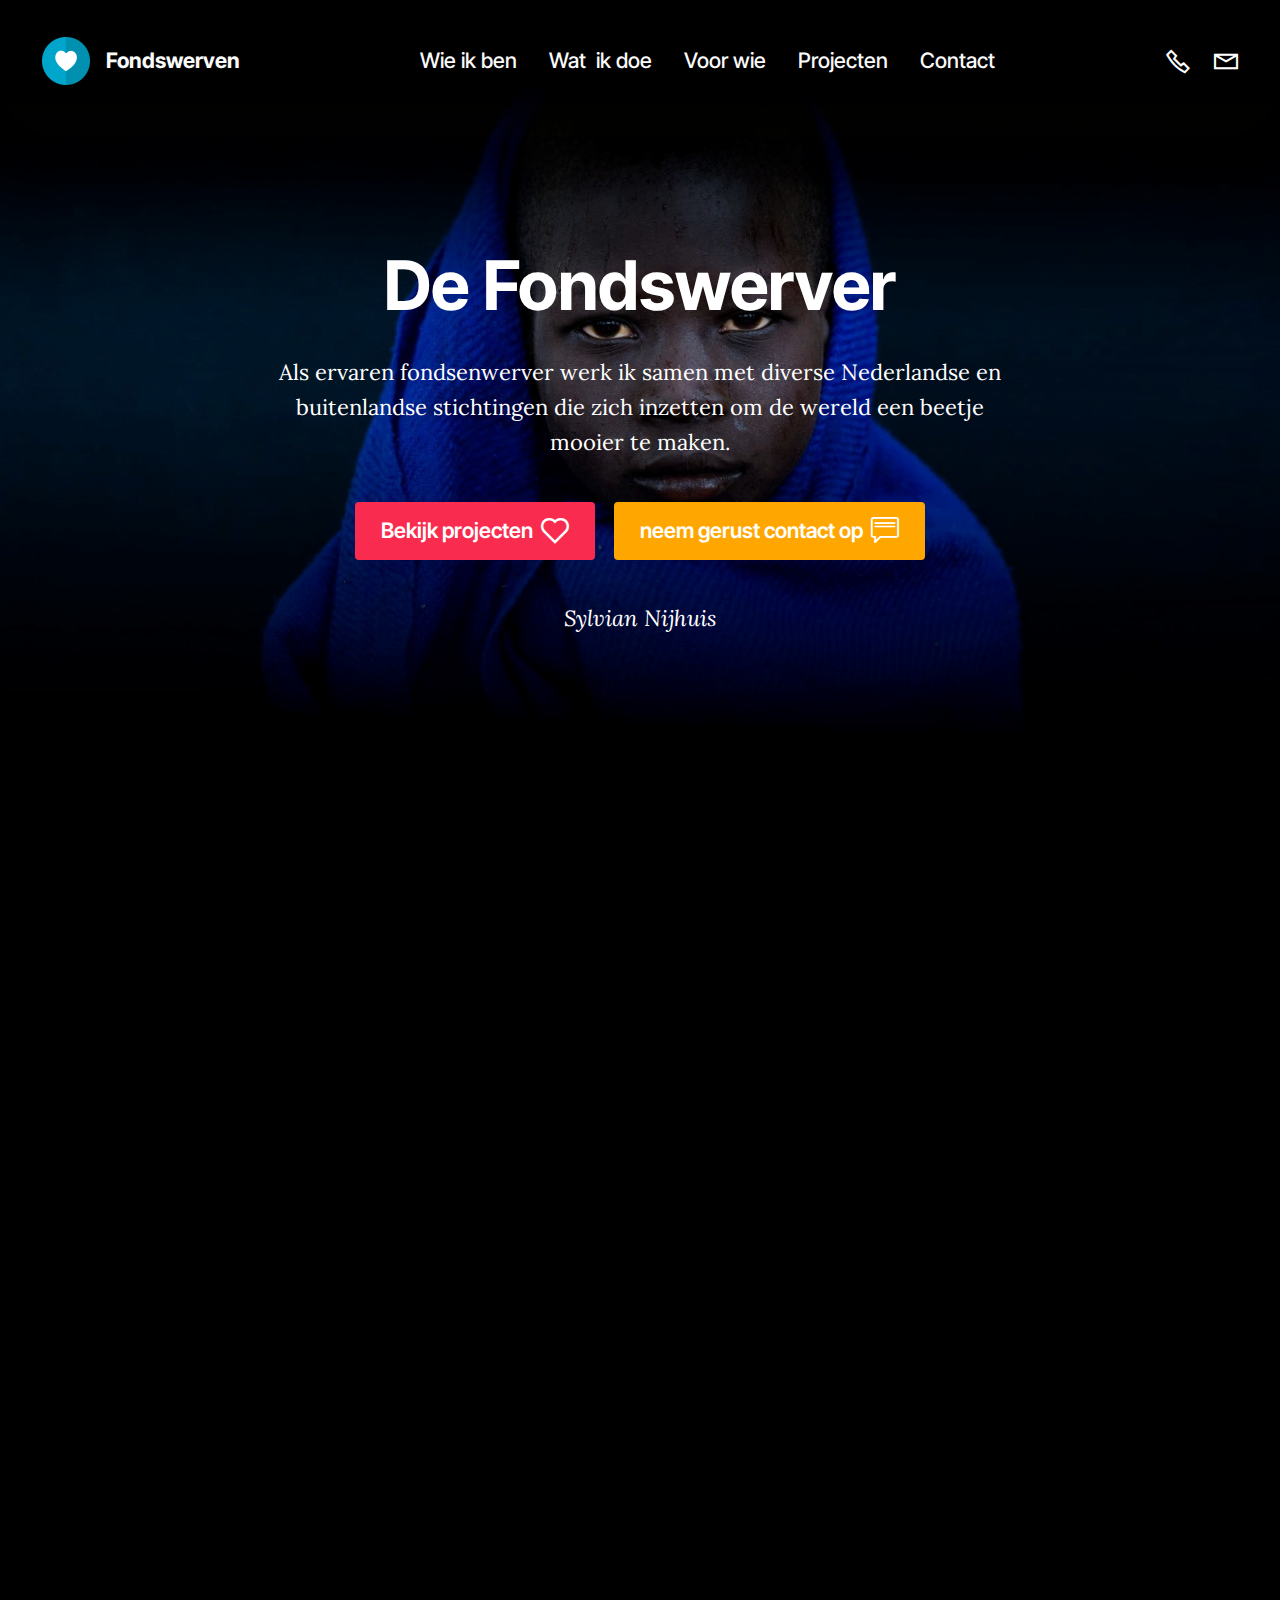
==== commit 8969228c: "create github pages" ====
--- a/index.html
+++ b/index.html
@@ -23,7 +23,7 @@
   <link rel="stylesheet" href="assets/theme/css/style.css">
   <link rel="preload" href="https://fonts.googleapis.com/css?family=Inter+Tight:100,200,300,400,500,600,700,800,900,100i,200i,300i,400i,500i,600i,700i,800i,900i&display=swap" as="style" onload="this.onload=null;this.rel='stylesheet'">
   <noscript><link rel="stylesheet" href="https://fonts.googleapis.com/css?family=Inter+Tight:100,200,300,400,500,600,700,800,900,100i,200i,300i,400i,500i,600i,700i,800i,900i&display=swap"></noscript>
-  <link rel="preload" as="style" href="assets/mobirise/css/mbr-additional.css?v=MleH2A"><link rel="stylesheet" href="assets/mobirise/css/mbr-additional.css?v=MleH2A" type="text/css">
+  <link rel="preload" as="style" href="assets/mobirise/css/mbr-additional.css?v=bigXoY"><link rel="stylesheet" href="assets/mobirise/css/mbr-additional.css?v=bigXoY" type="text/css">
 
   
    <link rel="preconnect" href="https://fonts.googleapis.com">
@@ -61,11 +61,11 @@
 						<a class="nav-link link text-white text-primary display-4" href="index.html#wie-ik-ben">Wie ik ben</a>
 					</li>
 					<li class="nav-item">
-						<a class="nav-link link text-white text-primary display-4" href="index.html#Fondswerven-wat-ik-doe" aria-expanded="false">Wat&nbsp; ik doe</a>
+						<a class="nav-link link text-white text-primary display-4" href="index.html#article11-37" aria-expanded="false">Wat&nbsp; ik doe</a>
 					</li><li class="nav-item"><a class="nav-link link text-white text-primary display-4" href="index.html#voor-wie">Voor wie</a></li>
 					<li class="nav-item">
 						<a class="nav-link link text-white text-primary display-4" href="index.html#Goede-doel-projecten">Projecten</a>
-					</li><li class="nav-item"><a class="nav-link link text-white text-primary display-4" href="index.html#contacts01-33">Contact</a></li></ul>
+					</li><li class="nav-item"><a class="nav-link link text-white text-primary display-4" href="index.html#contacts01-35">Contact</a></li></ul>
 				<div class="icons-menu">
 					<a class="iconfont-wrapper" href="tel:0031646236355">
 						<span class="p-2 mbr-iconfont mobi-mbri-phone mobi-mbri"></span>
@@ -94,7 +94,7 @@
           <strong>De Fondswerver</strong></h1>
         <p class="mbr-fonts-style mbr-text mb-4 lora-subtitle-700 display-7">Als ervaren fondsenwerver werk ik samen met diverse Nederlandse en buitenlandse stichtingen die zich inzetten om de wereld een beetje mooier te maken.
         </p>
-        <div class="mbr-section-btn"><a class="btn btn-info display-7" href="index.html#Goede-doel-projecten"><span class="mobi-mbri mobi-mbri-hearth mbr-iconfont mbr-iconfont-btn"></span>Bekijk projecten</a> <a class="btn btn-warning display-7" href="index.html#contacts01-33"><span class="mbrib-chat mbr-iconfont mbr-iconfont-btn"></span>neem gerust contact op</a></div>
+        <div class="mbr-section-btn"><a class="btn btn-secondary display-7" href="index.html#Goede-doel-projecten"><span class="mobi-mbri mobi-mbri-hearth mbr-iconfont mbr-iconfont-btn"></span>Bekijk projecten</a> <a class="btn btn-info display-7" href="index.html#contacts01-35"><span class="mbrib-chat mbr-iconfont mbr-iconfont-btn"></span>neem gerust contact op</a></div>
         <p class="mbr-fonts-style mbr-description mt-4 lora-subtitle-700 display-7"><em>Sylvian Nijhuis</em></p>
       </div>
     </div>
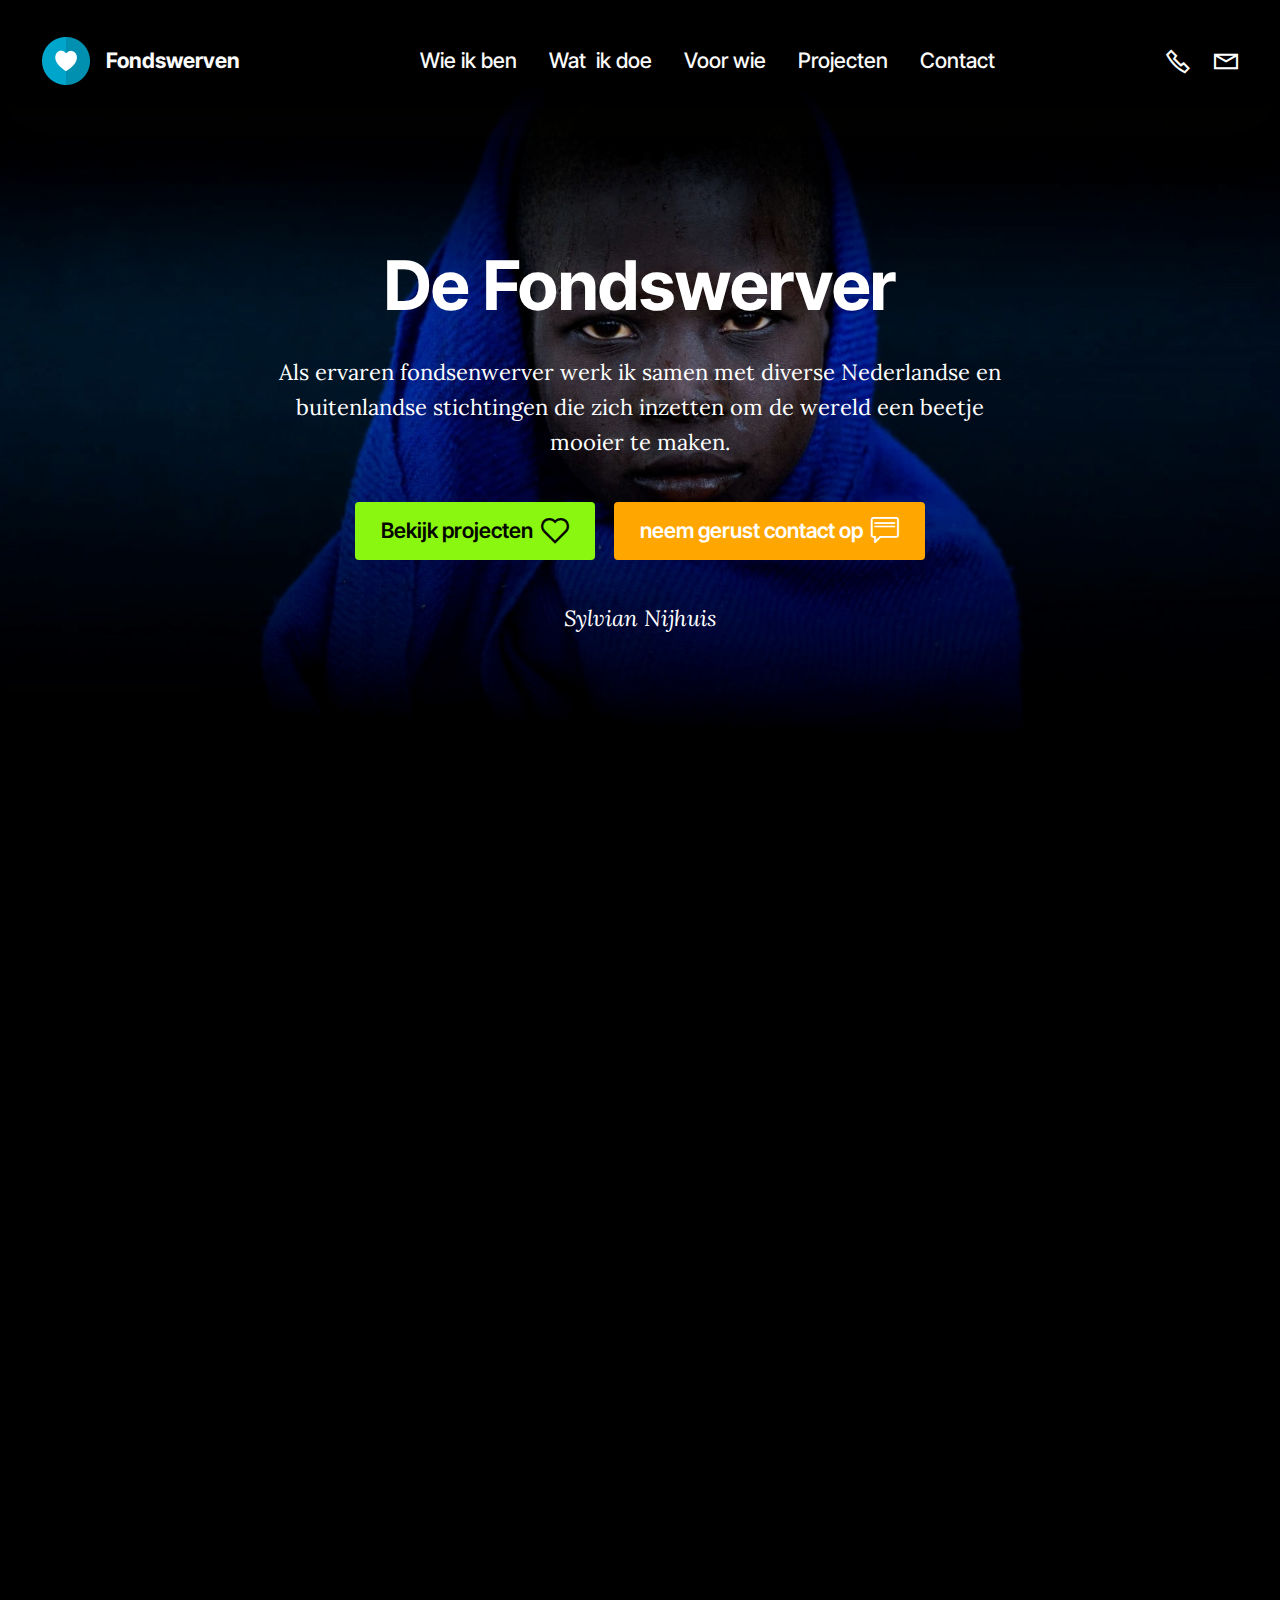
==== commit 2fc6b3fc: "create github pages" ====
--- a/index.html
+++ b/index.html
@@ -23,7 +23,7 @@
   <link rel="stylesheet" href="assets/theme/css/style.css">
   <link rel="preload" href="https://fonts.googleapis.com/css?family=Inter+Tight:100,200,300,400,500,600,700,800,900,100i,200i,300i,400i,500i,600i,700i,800i,900i&display=swap" as="style" onload="this.onload=null;this.rel='stylesheet'">
   <noscript><link rel="stylesheet" href="https://fonts.googleapis.com/css?family=Inter+Tight:100,200,300,400,500,600,700,800,900,100i,200i,300i,400i,500i,600i,700i,800i,900i&display=swap"></noscript>
-  <link rel="preload" as="style" href="assets/mobirise/css/mbr-additional.css?v=bigXoY"><link rel="stylesheet" href="assets/mobirise/css/mbr-additional.css?v=bigXoY" type="text/css">
+  <link rel="preload" as="style" href="assets/mobirise/css/mbr-additional.css?v=ij4nGB"><link rel="stylesheet" href="assets/mobirise/css/mbr-additional.css?v=ij4nGB" type="text/css">
 
   
    <link rel="preconnect" href="https://fonts.googleapis.com">
@@ -94,7 +94,7 @@
           <strong>De Fondswerver</strong></h1>
         <p class="mbr-fonts-style mbr-text mb-4 lora-subtitle-700 display-7">Als ervaren fondsenwerver werk ik samen met diverse Nederlandse en buitenlandse stichtingen die zich inzetten om de wereld een beetje mooier te maken.
         </p>
-        <div class="mbr-section-btn"><a class="btn btn-secondary display-7" href="index.html#Goede-doel-projecten"><span class="mobi-mbri mobi-mbri-hearth mbr-iconfont mbr-iconfont-btn"></span>Bekijk projecten</a> <a class="btn btn-info display-7" href="index.html#contacts01-35"><span class="mbrib-chat mbr-iconfont mbr-iconfont-btn"></span>neem gerust contact op</a></div>
+        <div class="mbr-section-btn"><a class="btn btn-warning display-7" href="index.html#Goede-doel-projecten"><span class="mobi-mbri mobi-mbri-hearth mbr-iconfont mbr-iconfont-btn"></span>Bekijk projecten</a> <a class="btn btn-info display-7" href="index.html#contacts01-35"><span class="mbrib-chat mbr-iconfont mbr-iconfont-btn"></span>neem gerust contact op</a></div>
         <p class="mbr-fonts-style mbr-description mt-4 lora-subtitle-700 display-7"><em>Sylvian Nijhuis</em></p>
       </div>
     </div>
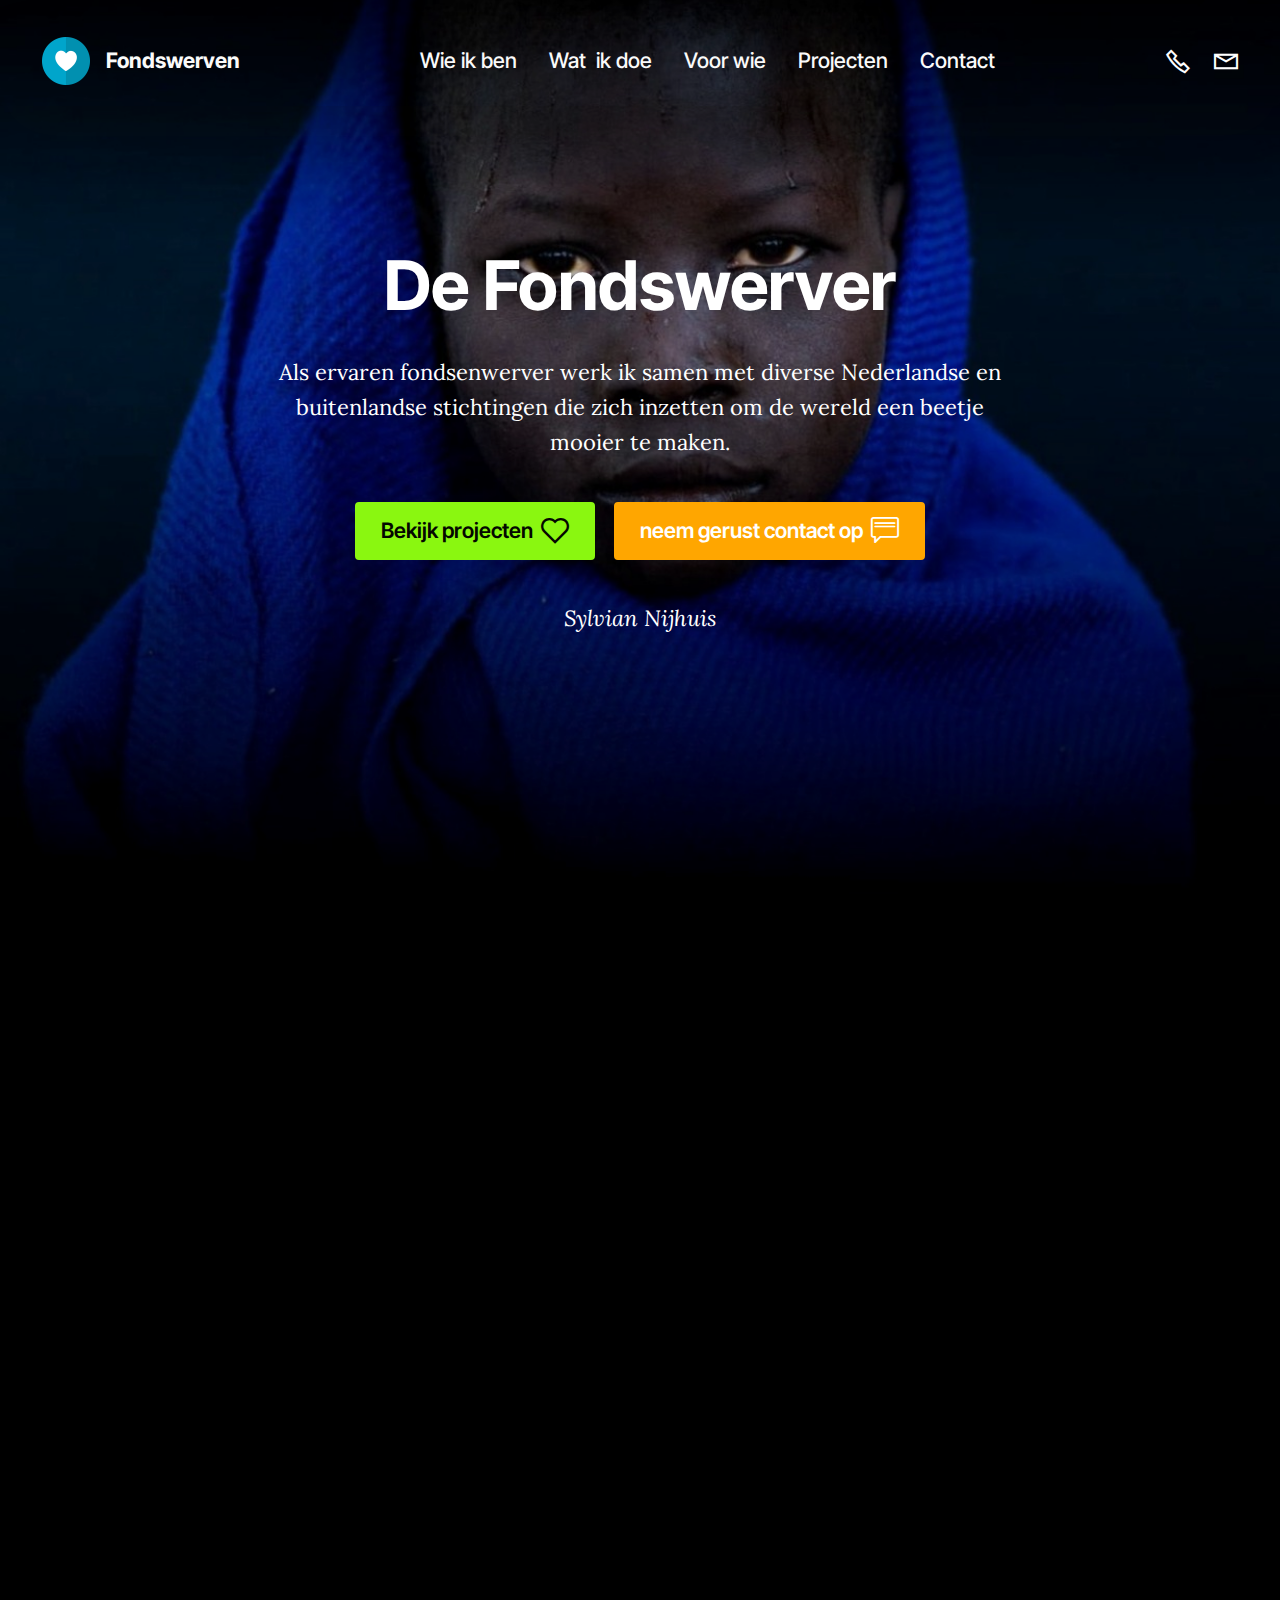
==== commit c6c400ee: "create github pages" ====
--- a/index.html
+++ b/index.html
@@ -23,7 +23,7 @@
   <link rel="stylesheet" href="assets/theme/css/style.css">
   <link rel="preload" href="https://fonts.googleapis.com/css?family=Inter+Tight:100,200,300,400,500,600,700,800,900,100i,200i,300i,400i,500i,600i,700i,800i,900i&display=swap" as="style" onload="this.onload=null;this.rel='stylesheet'">
   <noscript><link rel="stylesheet" href="https://fonts.googleapis.com/css?family=Inter+Tight:100,200,300,400,500,600,700,800,900,100i,200i,300i,400i,500i,600i,700i,800i,900i&display=swap"></noscript>
-  <link rel="preload" as="style" href="assets/mobirise/css/mbr-additional.css?v=ij4nGB"><link rel="stylesheet" href="assets/mobirise/css/mbr-additional.css?v=ij4nGB" type="text/css">
+  <link rel="preload" as="style" href="assets/mobirise/css/mbr-additional.css?v=BXqBFV"><link rel="stylesheet" href="assets/mobirise/css/mbr-additional.css?v=BXqBFV" type="text/css">
 
   
    <link rel="preconnect" href="https://fonts.googleapis.com">
--- a/assets/mobirise/css/mbr-additional.css
+++ b/assets/mobirise/css/mbr-additional.css
@@ -1314,7 +1314,7 @@
 }
 .cid-ujaseIiTwz {
   display: flex;
-  background-image: url("../../../assets/images/background-berry-fade-1-2000x1333.jpg");
+  background-image: url("../../../assets/images/background-berry-fade-2-2000x1333.jpeg");
 }
 .cid-ujaseIiTwz .mbr-overlay {
   background-color: #000000;
--- a/assets/mobirise/css/mbr-additional.css
+++ b/assets/mobirise/css/mbr-additional.css
@@ -1314,7 +1314,7 @@
 }
 .cid-ujaseIiTwz {
   display: flex;
-  background-image: url("../../../assets/images/background-berry-fade-1-2000x1333.jpg");
+  background-image: url("../../../assets/images/background-berry-fade-2-2000x1333.jpeg");
 }
 .cid-ujaseIiTwz .mbr-overlay {
   background-color: #000000;
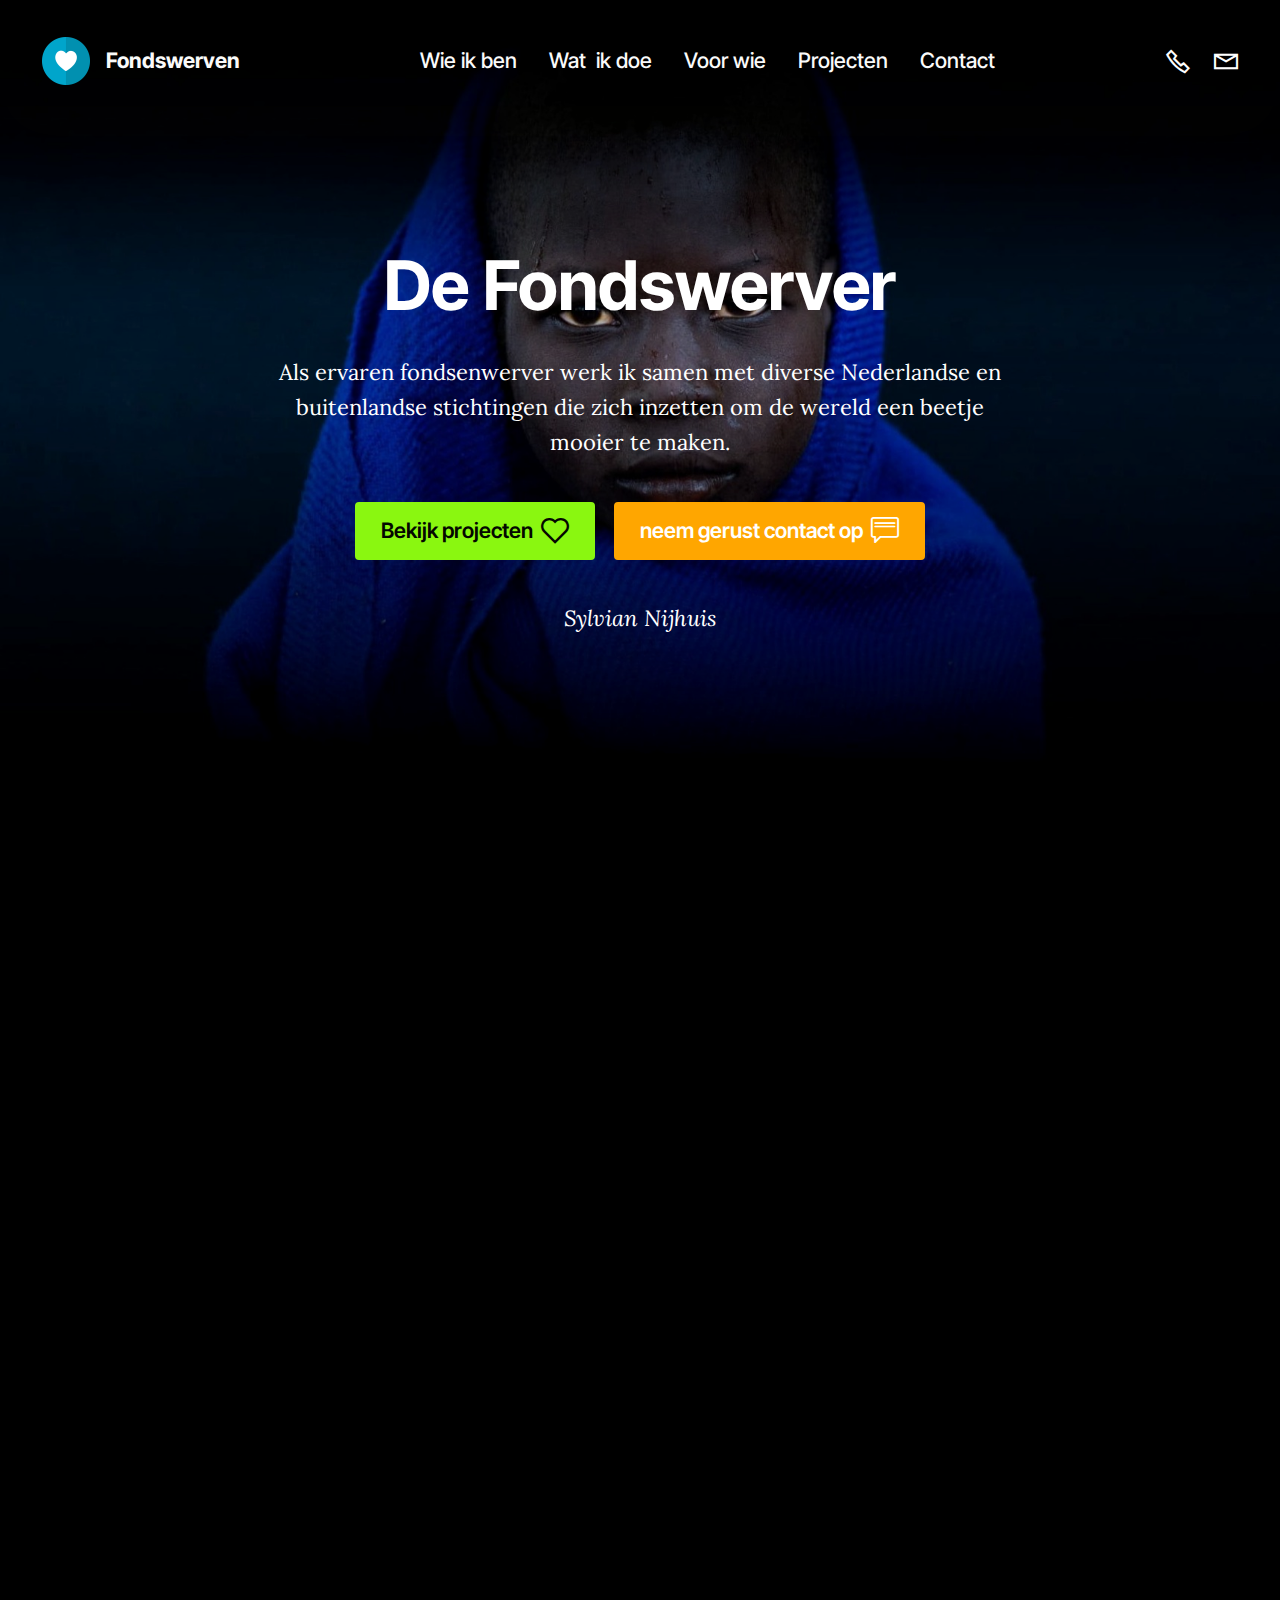
==== commit c9491921: "create github pages" ====
--- a/index.html
+++ b/index.html
@@ -23,7 +23,7 @@
   <link rel="stylesheet" href="assets/theme/css/style.css">
   <link rel="preload" href="https://fonts.googleapis.com/css?family=Inter+Tight:100,200,300,400,500,600,700,800,900,100i,200i,300i,400i,500i,600i,700i,800i,900i&display=swap" as="style" onload="this.onload=null;this.rel='stylesheet'">
   <noscript><link rel="stylesheet" href="https://fonts.googleapis.com/css?family=Inter+Tight:100,200,300,400,500,600,700,800,900,100i,200i,300i,400i,500i,600i,700i,800i,900i&display=swap"></noscript>
-  <link rel="preload" as="style" href="assets/mobirise/css/mbr-additional.css?v=BXqBFV"><link rel="stylesheet" href="assets/mobirise/css/mbr-additional.css?v=BXqBFV" type="text/css">
+  <link rel="preload" as="style" href="assets/mobirise/css/mbr-additional.css?v=c5OiRy"><link rel="stylesheet" href="assets/mobirise/css/mbr-additional.css?v=c5OiRy" type="text/css">
 
   
    <link rel="preconnect" href="https://fonts.googleapis.com">
--- a/assets/mobirise/css/mbr-additional.css
+++ b/assets/mobirise/css/mbr-additional.css
@@ -1314,7 +1314,7 @@
 }
 .cid-ujaseIiTwz {
   display: flex;
-  background-image: url("../../../assets/images/background-berry-fade-2-2000x1333.jpeg");
+  background-image: url("../../../assets/images/background-berry-fade-3-2000x1333.jpeg");
 }
 .cid-ujaseIiTwz .mbr-overlay {
   background-color: #000000;
@@ -1848,3212 +1848,3 @@
   background-color: #000000;
   overflow: hidden;
 }
-.cid-uk7ncCTFK6 {
-  z-index: 1000;
-  width: 100%;
-  position: relative;
-}
-.cid-uk7ncCTFK6 .dropdown-item:before {
-  font-family: Moririse2 !important;
-  content: "\e966";
-  display: inline-block;
-  width: 0;
-  position: absolute;
-  left: 1rem;
-  top: 0.5rem;
-  margin-right: 0.5rem;
-  line-height: 1;
-  font-size: inherit;
-  vertical-align: middle;
-  text-align: center;
-  overflow: hidden;
-  transform: scale(0, 1);
-  transition: all 0.25s ease-in-out;
-}
-@media (max-width: 767px) {
-  .cid-uk7ncCTFK6 .navbar-toggler {
-    transform: scale(0.8);
-  }
-}
-.cid-uk7ncCTFK6 .navbar-brand {
-  flex-shrink: 0;
-  align-items: center;
-  margin-right: 0;
-  padding: 10px 0;
-  transition: all 0.3s;
-  word-break: break-word;
-  z-index: 1;
-}
-.cid-uk7ncCTFK6 .navbar-brand img {
-  max-width: 100%;
-  max-height: 100%;
-  border-radius: 0px !important;
-}
-.cid-uk7ncCTFK6 .navbar-brand .navbar-caption {
-  line-height: inherit !important;
-}
-.cid-uk7ncCTFK6 .navbar-brand .navbar-logo a {
-  outline: none;
-}
-.cid-uk7ncCTFK6 .navbar-nav {
-  margin: auto;
-  margin-left: 0;
-  margin-left: auto;
-}
-.cid-uk7ncCTFK6 .navbar-nav .nav-item {
-  padding: 0 !important;
-  transition: .3s all !important;
-}
-.cid-uk7ncCTFK6 .navbar-nav .nav-item .nav-link {
-  padding: 16px !important;
-  margin: 0 !important;
-  border-radius: 1rem !important;
-  transition: .3s all !important;
-  border-radius: 4px !important;
-}
-.cid-uk7ncCTFK6 .navbar-nav .nav-item .nav-link:hover {
-  background-color: rgba(27, 31, 10, 0.06);
-}
-.cid-uk7ncCTFK6 .navbar-nav .open .nav-link::after {
-  transform: rotate(180deg);
-}
-@media (min-width: 992px) {
-  .cid-uk7ncCTFK6 .navbar-nav .open .nav-link::before {
-    content: "";
-    width: 100%;
-    height: 20px;
-    top: 100%;
-    background: transparent;
-    position: absolute;
-  }
-}
-.cid-uk7ncCTFK6 .navbar-nav .dropdown-item {
-  padding: 12px !important;
-  border-radius: 0.5rem !important;
-  margin: 0 8px !important;
-  transition: .3s all !important;
-  border-radius: 4px !important;
-}
-.cid-uk7ncCTFK6 .navbar-nav .dropdown-item:hover {
-  background-color: rgba(27, 31, 10, 0.06);
-}
-@media (min-width: 992px) {
-  .cid-uk7ncCTFK6 .navbar-nav {
-    padding-left: 1.5rem;
-  }
-}
-.cid-uk7ncCTFK6 .nav-link {
-  width: fit-content;
-  position: relative;
-}
-.cid-uk7ncCTFK6 .navbar-logo {
-  padding-left: 2rem;
-  margin: 0 !important;
-}
-@media (max-width: 767px) {
-  .cid-uk7ncCTFK6 .navbar-logo {
-    padding-left: 1rem;
-  }
-}
-.cid-uk7ncCTFK6 .navbar-caption {
-  padding-left: 1rem;
-  padding-right: .5rem;
-}
-@media (max-width: 767px) {
-  .cid-uk7ncCTFK6 .nav-dropdown {
-    padding-bottom: 0.5rem;
-  }
-}
-.cid-uk7ncCTFK6 .nav-dropdown .link.dropdown-toggle::after {
-  margin-left: 0.5rem;
-  margin-top: 0.2rem;
-  transition: .3s all;
-}
-.cid-uk7ncCTFK6 .container {
-  display: flex;
-  height: 90px;
-  padding: 0.5rem 0.6rem;
-  flex-wrap: nowrap;
-  background: rgba(255, 255, 255, 0) !important;
-  left: 0;
-  right: 0;
-  -webkit-box-pack: justify;
-  -ms-flex-pack: justify;
-  justify-content: flex-end;
-  -webkit-box-align: center;
-  -webkit-align-items: center;
-  -ms-flex-align: center;
-  align-items: center;
-  border-radius: 100vw;
-  margin-top: 1rem;
-  background-color: #ffffff;
-  box-shadow: 0 30px 60px 0 rgba(27, 31, 10, 0.08);
-  border-radius: 4px !important;
-}
-@media (max-width: 992px) {
-  .cid-uk7ncCTFK6 .container {
-    padding-right: 2rem;
-  }
-}
-@media (max-width: 767px) {
-  .cid-uk7ncCTFK6 .container {
-    width: 95%;
-    height: 56px !important;
-    padding-right: 1rem;
-    margin-top: 0rem;
-  }
-}
-.cid-uk7ncCTFK6 .iconfont-wrapper {
-  color: #ffffff !important;
-  font-size: 1.5rem;
-  padding-right: 0.5rem;
-}
-.cid-uk7ncCTFK6 .dropdown-menu {
-  flex-wrap: wrap;
-  flex-direction: column;
-  max-width: 100%;
-  padding: 12px 4px !important;
-  border-radius: 1.5rem;
-  transition: .3s all !important;
-  min-width: auto;
-  background: #ffffff;
-  background: rgba(255, 255, 255, 0) !important;
-  border-radius: 4px !important;
-}
-.cid-uk7ncCTFK6 .nav-item:focus,
-.cid-uk7ncCTFK6 .nav-link:focus {
-  outline: none;
-}
-.cid-uk7ncCTFK6 .dropdown .dropdown-menu .dropdown-item {
-  width: auto;
-  transition: all 0.25s ease-in-out;
-}
-.cid-uk7ncCTFK6 .dropdown .dropdown-menu .dropdown-item::after {
-  right: 0.5rem;
-}
-.cid-uk7ncCTFK6 .dropdown .dropdown-menu .dropdown-item .mbr-iconfont {
-  margin-right: 0.5rem;
-  vertical-align: sub;
-}
-.cid-uk7ncCTFK6 .dropdown .dropdown-menu .dropdown-item .mbr-iconfont:before {
-  display: inline-block;
-  transform: scale(1, 1);
-  transition: all 0.25s ease-in-out;
-}
-.cid-uk7ncCTFK6 .collapsed .dropdown-menu .dropdown-item:before {
-  display: none;
-}
-.cid-uk7ncCTFK6 .collapsed .dropdown .dropdown-menu .dropdown-item {
-  padding: 0.235em 1.5em 0.235em 1.5em !important;
-  transition: none;
-  margin: 0 !important;
-}
-.cid-uk7ncCTFK6 .navbar {
-  min-height: 90px;
-  transition: all 0.3s;
-  border-bottom: 1px solid transparent;
-  background: transparent !important;
-  padding: 0 !important;
-  border: none !important;
-  box-shadow: none !important;
-  border-radius: 0 !important;
-}
-.cid-uk7ncCTFK6 .navbar.opened {
-  transition: all 0.3s;
-}
-.cid-uk7ncCTFK6 .navbar .dropdown-item {
-  padding: 0.5rem 1.8rem;
-}
-.cid-uk7ncCTFK6 .navbar .navbar-logo img {
-  width: auto;
-}
-.cid-uk7ncCTFK6 .navbar .navbar-collapse {
-  z-index: 1;
-  justify-content: flex-end;
-}
-.cid-uk7ncCTFK6 .navbar.collapsed {
-  justify-content: center;
-}
-.cid-uk7ncCTFK6 .navbar.collapsed .nav-item .nav-link::before {
-  display: none;
-}
-.cid-uk7ncCTFK6 .navbar.collapsed.opened .dropdown-menu {
-  top: 0;
-}
-@media (min-width: 992px) {
-  .cid-uk7ncCTFK6 .navbar.collapsed.opened:not(.navbar-short) .navbar-collapse {
-    max-height: calc(98.5vh - 3rem);
-  }
-}
-.cid-uk7ncCTFK6 .navbar.collapsed .dropdown-menu .dropdown-submenu {
-  left: 0 !important;
-}
-.cid-uk7ncCTFK6 .navbar.collapsed .dropdown-menu .dropdown-item:after {
-  right: auto;
-}
-.cid-uk7ncCTFK6 .navbar.collapsed .dropdown-menu .dropdown-toggle[data-toggle="dropdown-submenu"]:after {
-  margin-left: 0.5rem;
-  margin-top: 0.2rem;
-  border-top: 0.35em solid;
-  border-right: 0.35em solid transparent;
-  border-left: 0.35em solid transparent;
-  border-bottom: 0;
-  top: 41%;
-}
-.cid-uk7ncCTFK6 .navbar.collapsed ul.navbar-nav li {
-  margin: auto;
-}
-.cid-uk7ncCTFK6 .navbar.collapsed .dropdown-menu .dropdown-item {
-  padding: 0.25rem 1.5rem;
-  text-align: center;
-}
-.cid-uk7ncCTFK6 .navbar.collapsed .icons-menu {
-  padding-left: 0;
-  padding-right: 0;
-  padding-top: 0.5rem;
-  padding-bottom: 0.5rem;
-}
-@media (max-width: 767px) {
-  .cid-uk7ncCTFK6 .navbar {
-    min-height: 72px;
-  }
-  .cid-uk7ncCTFK6 .navbar .navbar-logo img {
-    height: 2rem !important;
-  }
-}
-@media (max-width: 991px) {
-  .cid-uk7ncCTFK6 .navbar .nav-item .nav-link::before {
-    display: none;
-  }
-  .cid-uk7ncCTFK6 .navbar.opened .dropdown-menu {
-    top: 0;
-  }
-  .cid-uk7ncCTFK6 .navbar .dropdown-menu .dropdown-submenu {
-    left: 0 !important;
-  }
-  .cid-uk7ncCTFK6 .navbar .dropdown-menu .dropdown-item:after {
-    right: auto;
-  }
-  .cid-uk7ncCTFK6 .navbar .dropdown-menu .dropdown-toggle[data-toggle="dropdown-submenu"]:after {
-    margin-left: 0.5rem;
-    margin-top: 0.2rem;
-    border-top: 0.35em solid;
-    border-right: 0.35em solid transparent;
-    border-left: 0.35em solid transparent;
-    border-bottom: 0;
-    top: 40%;
-  }
-  .cid-uk7ncCTFK6 .navbar .dropdown-menu .dropdown-item {
-    padding: 0.25rem 1.5rem !important;
-    text-align: center;
-  }
-  .cid-uk7ncCTFK6 .navbar .navbar-brand {
-    flex-shrink: initial;
-    flex-basis: auto;
-    word-break: break-word;
-    padding-right: 10px;
-  }
-  .cid-uk7ncCTFK6 .navbar .navbar-toggler {
-    flex-basis: auto;
-  }
-  .cid-uk7ncCTFK6 .navbar .icons-menu {
-    padding-left: 0;
-    padding-top: 0.5rem;
-    padding-bottom: 0.5rem;
-  }
-}
-.cid-uk7ncCTFK6 .navbar.navbar-short .navbar-logo img {
-  height: 2rem;
-}
-.cid-uk7ncCTFK6 .dropdown-item.active,
-.cid-uk7ncCTFK6 .dropdown-item:active {
-  background-color: transparent;
-}
-.cid-uk7ncCTFK6 .navbar-expand-lg .navbar-nav .nav-link {
-  padding: 0;
-}
-.cid-uk7ncCTFK6 .nav-dropdown .link.dropdown-toggle {
-  margin-right: 1.667em;
-}
-.cid-uk7ncCTFK6 .nav-dropdown .link.dropdown-toggle[aria-expanded="true"] {
-  margin-right: 0;
-  padding: 0.667em 1.667em;
-}
-.cid-uk7ncCTFK6 .navbar.navbar-expand-lg .dropdown .dropdown-menu {
-  background: #ffffff;
-}
-.cid-uk7ncCTFK6 .navbar.navbar-expand-lg .dropdown .dropdown-menu .dropdown-submenu {
-  margin: 0;
-  left: 105%;
-  transform: none;
-  top: -12px;
-}
-.cid-uk7ncCTFK6 .navbar .dropdown.open > .dropdown-menu {
-  display: flex;
-}
-.cid-uk7ncCTFK6 ul.navbar-nav {
-  flex-wrap: wrap;
-}
-.cid-uk7ncCTFK6 .navbar-buttons {
-  text-align: center;
-  min-width: 140px;
-}
-@media (max-width: 992px) {
-  .cid-uk7ncCTFK6 .navbar-buttons {
-    text-align: left;
-  }
-}
-.cid-uk7ncCTFK6 button.navbar-toggler {
-  outline: none;
-  width: 31px;
-  height: 20px;
-  cursor: pointer;
-  transition: all 0.2s;
-  position: relative;
-  align-self: center;
-}
-.cid-uk7ncCTFK6 button.navbar-toggler .hamburger span {
-  position: absolute;
-  right: 0;
-  width: 30px;
-  height: 2px;
-  border-right: 5px;
-  background-color: #ffffff;
-}
-.cid-uk7ncCTFK6 button.navbar-toggler .hamburger span:nth-child(1) {
-  top: 0;
-  transition: all 0.2s;
-}
-.cid-uk7ncCTFK6 button.navbar-toggler .hamburger span:nth-child(2) {
-  top: 8px;
-  transition: all 0.15s;
-}
-.cid-uk7ncCTFK6 button.navbar-toggler .hamburger span:nth-child(3) {
-  top: 8px;
-  transition: all 0.15s;
-}
-.cid-uk7ncCTFK6 button.navbar-toggler .hamburger span:nth-child(4) {
-  top: 16px;
-  transition: all 0.2s;
-}
-.cid-uk7ncCTFK6 nav.opened .hamburger span:nth-child(1) {
-  top: 8px;
-  width: 0;
-  opacity: 0;
-  right: 50%;
-  transition: all 0.2s;
-}
-.cid-uk7ncCTFK6 nav.opened .hamburger span:nth-child(2) {
-  transform: rotate(45deg);
-  transition: all 0.25s;
-}
-.cid-uk7ncCTFK6 nav.opened .hamburger span:nth-child(3) {
-  transform: rotate(-45deg);
-  transition: all 0.25s;
-}
-.cid-uk7ncCTFK6 nav.opened .hamburger span:nth-child(4) {
-  top: 8px;
-  width: 0;
-  opacity: 0;
-  right: 50%;
-  transition: all 0.2s;
-}
-.cid-uk7ncCTFK6 .navbar-dropdown {
-  padding: 0 1rem;
-}
-.cid-uk7ncCTFK6 a.nav-link {
-  display: flex;
-  align-items: center;
-  justify-content: center;
-}
-.cid-uk7ncCTFK6 .icons-menu {
-  flex-wrap: nowrap;
-  display: flex;
-  justify-content: center;
-  padding-left: 1rem;
-  padding-right: 1rem;
-  padding-top: 0.3rem;
-  text-align: center;
-}
-@media (max-width: 992px) {
-  .cid-uk7ncCTFK6 .icons-menu {
-    justify-content: flex-start;
-    margin-bottom: .5rem;
-  }
-}
-@media screen and (-ms-high-contrast: active), (-ms-high-contrast: none) {
-  .cid-uk7ncCTFK6 .navbar {
-    height: 70px;
-  }
-  .cid-uk7ncCTFK6 .navbar.opened {
-    height: auto;
-  }
-  .cid-uk7ncCTFK6 .nav-item .nav-link:hover::before {
-    width: 175%;
-    max-width: calc(100% + 2rem);
-    left: -1rem;
-  }
-}
-.cid-uk7ncCTFK6 .navbar .dropdown > .dropdown-menu {
-  display: none;
-  width: max-content;
-  max-width: 500px !important;
-  transform: translateX(-50%);
-  top: calc(100% + 20px);
-  left: 50%;
-}
-.cid-uk7ncCTFK6 .navbar .dropdown > .dropdown-menu .dropdown-item {
-  line-height: 1 !important;
-}
-.cid-uk7ncCTFK6 .navbar .dropdown > .dropdown-menu .dropdown .dropdown-item {
-  align-items: center;
-  display: flex;
-  height: max-content !important;
-  min-height: max-content !important;
-}
-.cid-uk7ncCTFK6 .navbar .dropdown > .dropdown-menu .dropdown .dropdown-item::after {
-  display: inline-block;
-  position: static;
-  margin-left: 0.5rem;
-  margin-top: 0;
-  margin-right: 0;
-  margin-bottom: 0;
-  transition: .3s all;
-  transform: rotate(-90deg);
-}
-.cid-uk7ncCTFK6 .navbar .dropdown > .dropdown-menu .dropdown.open .dropdown-item::after {
-  transform: rotate(0deg);
-}
-.cid-uk7ncCTFK6 .mbr-section-btn {
-  margin: -0.6rem -0.6rem;
-}
-.cid-uk7ncCTFK6 .navbar-toggler {
-  margin-left: 12px;
-  margin-right: 8px;
-  order: 1000;
-}
-@media (max-width: 991px) {
-  .cid-uk7ncCTFK6 .navbar-brand {
-    margin-right: auto;
-  }
-  .cid-uk7ncCTFK6 .navbar-collapse {
-    z-index: -1 !important;
-    position: absolute;
-    top: 110%;
-    left: 0;
-    width: 100%;
-    padding: 1rem;
-    border-radius: 1.5rem;
-    background: #ffffff;
-    opacity: 1;
-    border-color: rgba(255, 255, 255, 0) !important;
-    background: rgba(255, 255, 255, 0) !important;
-    backdrop-filter: blur(8px);
-    border-radius: 4px !important;
-  }
-  .cid-uk7ncCTFK6 .navbar-nav .nav-item .nav-link::after {
-    margin-left: 10px;
-  }
-  .cid-uk7ncCTFK6 .navbar-nav .dropdown-item:hover {
-    background-color: rgba(27, 31, 10, 0.06);
-  }
-  .cid-uk7ncCTFK6 .navbar .dropdown > .dropdown-menu {
-    max-width: 100% !important;
-    transform: translateX(0);
-    top: 10px;
-    left: 0;
-    padding: 8px !important;
-    border-radius: 1rem;
-    background-color: rgba(27, 31, 10, 0.04) !important;
-  }
-  .cid-uk7ncCTFK6 .navbar .dropdown > .dropdown-menu .dropdown-item {
-    padding: 8px !important;
-    line-height: 1 !important;
-    margin-bottom: 4px !important;
-  }
-  .cid-uk7ncCTFK6 .navbar .dropdown > .dropdown-menu .dropdown .dropdown-item {
-    align-items: center;
-    display: flex;
-    height: max-content !important;
-    min-height: max-content !important;
-  }
-  .cid-uk7ncCTFK6 .navbar .dropdown > .dropdown-menu .dropdown .dropdown-item::after {
-    display: inline-block;
-    position: static;
-    margin-left: 0.5rem;
-    margin-top: 0;
-    margin-right: 0;
-    margin-bottom: 0;
-    transition: .3s all;
-    transform: rotate(0deg);
-  }
-  .cid-uk7ncCTFK6 .navbar .dropdown > .dropdown-menu .dropdown.open .dropdown-item::after {
-    transform: rotate(180deg);
-  }
-  .cid-uk7ncCTFK6 .navbar .dropdown > .dropdown-menu .dropdown-submenu {
-    position: static;
-    width: 100%;
-    max-width: 100% !important;
-    transform: translateX(0) !important;
-    top: 0;
-    left: 0;
-    padding: 8px !important;
-    border-radius: 1rem;
-    background-color: rgba(27, 31, 10, 0.04) !important;
-  }
-  .cid-uk7ncCTFK6 .navbar .dropdown.open > .dropdown-menu {
-    display: flex !important;
-    flex-direction: column;
-    align-items: flex-start;
-  }
-}
-@media (max-width: 575px) {
-  .cid-uk7ncCTFK6 .navbar-collapse {
-    padding: 1rem;
-  }
-}
-#custom-html-28 {
-  /* Type valid CSS here */
-  /** TIPS: 
-1. The carousel shouldn't be in any other div, like for example div with class container. 
-2. You can align image position in classes bg1, bg2, bg3 using css background-position.
-*/
-  /* Carousel 100% Fullscreen */
-}
-#custom-html-28 .carousel,
-#custom-html-28 .item,
-#custom-html-28 .active {
-  height: 100%;
-}
-#custom-html-28 .carousel-inner {
-  height: 100%;
-}
-#custom-html-28 .carousel {
-  margin-bottom: 10px;
-}
-#custom-html-28 .carousel-caption {
-  z-index: 0;
-}
-#custom-html-28 .carousel .item {
-  background-color: #777;
-}
-#custom-html-28 .carousel .carousel-inner .bg {
-  background-repeat: no-repeat;
-  background-size: cover;
-}
-#custom-html-28 .carousel .carousel-inner .bg1 {
-  background-image: url('https://s3-us-west-2.amazonaws.com/s.cdpn.io/158072/spiderweb.jpg');
-  background-position: center top;
-}
-#custom-html-28 .carousel .carousel-inner .bg2 {
-  background-image: url('https://s3-us-west-2.amazonaws.com/s.cdpn.io/158072/hearthand.jpg');
-  background-position: center center;
-}
-#custom-html-28 .carousel .carousel-inner .bg3 {
-  background-image: url('https://s3-us-west-2.amazonaws.com/s.cdpn.io/158072/woman-camera.jpg');
-  background-position: center bottom;
-}
-#custom-html-29 {
-  /*!
- * Default theme v2 (https://mobirise.com/)
- * Copyright 2016 Mobirise
- */
-  /**
- * TYPOGRAPHY
- */
-  /*-------
-
-   Gallery
-
--------*/
-  /* remove spacing */
-  /* container */
-  /* fix horizontal scrollbar */
-  /* lightbox */
-  /* modal back color opacity */
-  /* fix fade in effect */
-  /*-------
-
-   Slider
-
--------*/
-  /* boxed slider */
-  /* article slider */
-  /*-------
-
-   Cards
-
--------*/
-  /*-------
-
-   Price Table
-
--------*/
-  /*-------
-
-   Price Table / Plan
-
--------*/
-  /*-------
-
-   Price Table / Price
-
--------*/
-  /*-------
-
-   Testimonials
-
--------*/
-  /*-------
-
-   Testimonials / Item
-
--------*/
-  /*-------
-
-   Testimonials / Author
-
--------*/
-  /*-------
-
-   Info
-
--------*/
-  /*-------
-
-   Subscribe
-
--------*/
-  /*-------
-
-   Small footer
-
--------*/
-  /*-------
-
-   Footer
-
--------*/
-  /*-------
-
-   Company
-
--------*/
-  /*-------
-
-   Arrow
-
--------*/
-  /*-------
-
-   Iconfont
-
--------*/
-  /* iconfont default styling */
-  /* for buttons */
-  /* menu links */
-  /*menu logo */
-  /* features2, features3 */
-  /* features4 */
-  /* msg-box4 */
-  /* header2 */
-  /* contacts1 */
-  /* contacts3 */
-  /*# sourceMappingURL=style.css.map */
-}
-#custom-html-29 .container {
-  position: relative;
-}
-#custom-html-29 .btn {
-  margin-bottom: 0.5rem;
-}
-#custom-html-29 .btn + .btn {
-  margin-left: 1rem;
-}
-@media (max-width: 767px) {
-  #custom-html-29 .btn {
-    white-space: normal;
-  }
-  #custom-html-29 .btn + .btn {
-    margin-left: 0;
-  }
-}
-#custom-html-29 .bg-primary {
-  background-color: #c0a375 !important;
-}
-#custom-html-29 .bg-success {
-  background-color: #90a878 !important;
-}
-#custom-html-29 .bg-info {
-  background-color: #7e9b9f !important;
-}
-#custom-html-29 .bg-warning {
-  background-color: #f3c649 !important;
-}
-#custom-html-29 .bg-danger {
-  background-color: #f28281 !important;
-}
-#custom-html-29 .bg-none {
-  background: none !important;
-}
-#custom-html-29 .btn {
-  font-family: 'Montserrat', sans-serif;
-  font-weight: 500;
-  letter-spacing: 2px;
-  padding: 0.75rem 2.1875rem;
-  font-size: 0.75rem;
-  line-height: 1.5;
-  border-radius: 3px;
-  -webkit-transition: all 0.3s ease-in-out;
-  -moz-transition: all 0.3s ease-in-out;
-  transition: all 0.3s ease-in-out;
-}
-#custom-html-29 .btn-sm {
-  padding: 0.625rem 2.1874rem;
-  font-size: 0.9687rem;
-  line-height: 1.5;
-  border-radius: 3px;
-  font-family: "Lora";
-  font-style: italic;
-  font-weight: 400;
-  letter-spacing: 0px;
-}
-#custom-html-29 .btn-lg {
-  padding: 0.75rem 2.1874rem;
-  font-size: 0.9687rem;
-  line-height: 1.33333;
-  border-radius: 3px;
-}
-#custom-html-29 .btn-xlg {
-  padding: 0.75rem 2.1874rem;
-  font-size: 1.1875rem;
-  line-height: 1.33333;
-  border-radius: 3px;
-}
-#custom-html-29 .btn-primary {
-  background-color: #c0a375;
-  border-color: #c0a375;
-  box-shadow: none;
-  color: #fff;
-}
-#custom-html-29 .btn-primary:hover {
-  color: #fff;
-  background-color: #a07e49;
-  border-color: #a07e49;
-  box-shadow: none;
-}
-#custom-html-29 .btn-primary:focus,
-#custom-html-29 .btn-primary.focus {
-  color: #fff;
-  background-color: #a07e49;
-  border-color: #a07e49;
-}
-#custom-html-29 .btn-primary:active,
-#custom-html-29 .btn-primary.active {
-  color: #fff;
-  background-color: #a07e49;
-  border-color: #a07e49;
-  background-image: none;
-  box-shadow: none;
-}
-#custom-html-29 .btn-primary.disabled,
-#custom-html-29 .btn-primary:disabled {
-  color: #fff !important;
-  background-color: #a07e49 !important;
-  border-color: #a07e49 !important;
-  opacity: 0.85;
-}
-#custom-html-29 .btn-secondary {
-  background-color: #bfcecb;
-  border-color: #bfcecb;
-  box-shadow: none;
-  color: #fff;
-}
-#custom-html-29 .btn-secondary:hover {
-  color: #fff;
-  background-color: #94ada8;
-  border-color: #94ada8;
-  box-shadow: none;
-}
-#custom-html-29 .btn-secondary:focus,
-#custom-html-29 .btn-secondary.focus {
-  color: #fff;
-  background-color: #94ada8;
-  border-color: #94ada8;
-}
-#custom-html-29 .btn-secondary:active,
-#custom-html-29 .btn-secondary.active {
-  color: #fff;
-  background-color: #94ada8;
-  border-color: #94ada8;
-  background-image: none;
-  box-shadow: none;
-}
-#custom-html-29 .btn-secondary.disabled,
-#custom-html-29 .btn-secondary:disabled {
-  color: #fff !important;
-  background-color: #94ada8 !important;
-  border-color: #94ada8 !important;
-  opacity: 0.85;
-}
-#custom-html-29 .btn-info {
-  background-color: #7e9b9f;
-  border-color: #7e9b9f;
-  box-shadow: none;
-  color: #fff;
-}
-#custom-html-29 .btn-info:hover {
-  color: #fff;
-  background-color: #597478;
-  border-color: #597478;
-  box-shadow: none;
-}
-#custom-html-29 .btn-info:focus,
-#custom-html-29 .btn-info.focus {
-  color: #fff;
-  background-color: #597478;
-  border-color: #597478;
-}
-#custom-html-29 .btn-info:active,
-#custom-html-29 .btn-info.active {
-  color: #fff;
-  background-color: #597478;
-  border-color: #597478;
-  background-image: none;
-  box-shadow: none;
-}
-#custom-html-29 .btn-info.disabled,
-#custom-html-29 .btn-info:disabled {
-  color: #fff !important;
-  background-color: #597478 !important;
-  border-color: #597478 !important;
-  opacity: 0.85;
-}
-#custom-html-29 .btn-success {
-  background-color: #90a878;
-  border-color: #90a878;
-  box-shadow: none;
-  color: #fff;
-}
-#custom-html-29 .btn-success:hover {
-  color: #fff;
-  background-color: #6a8153;
-  border-color: #6a8153;
-  box-shadow: none;
-}
-#custom-html-29 .btn-success:focus,
-#custom-html-29 .btn-success.focus {
-  color: #fff;
-  background-color: #6a8153;
-  border-color: #6a8153;
-}
-#custom-html-29 .btn-success:active,
-#custom-html-29 .btn-success.active {
-  color: #fff;
-  background-color: #6a8153;
-  border-color: #6a8153;
-  background-image: none;
-  box-shadow: none;
-}
-#custom-html-29 .btn-success.disabled,
-#custom-html-29 .btn-success:disabled {
-  color: #fff !important;
-  background-color: #6a8153 !important;
-  border-color: #6a8153 !important;
-  opacity: 0.85;
-}
-#custom-html-29 .btn-warning {
-  background-color: #f3c649;
-  border-color: #f3c649;
-  box-shadow: none;
-  color: #fff;
-}
-#custom-html-29 .btn-warning:hover {
-  color: #fff;
-  background-color: #e1a90f;
-  border-color: #e1a90f;
-  box-shadow: none;
-}
-#custom-html-29 .btn-warning:focus,
-#custom-html-29 .btn-warning.focus {
-  color: #fff;
-  background-color: #e1a90f;
-  border-color: #e1a90f;
-}
-#custom-html-29 .btn-warning:active,
-#custom-html-29 .btn-warning.active {
-  color: #fff;
-  background-color: #e1a90f;
-  border-color: #e1a90f;
-  background-image: none;
-  box-shadow: none;
-}
-#custom-html-29 .btn-warning.disabled,
-#custom-html-29 .btn-warning:disabled {
-  color: #fff !important;
-  background-color: #e1a90f !important;
-  border-color: #e1a90f !important;
-  opacity: 0.85;
-}
-#custom-html-29 .btn-danger {
-  background-color: #f28281;
-  border-color: #f28281;
-  box-shadow: none;
-  color: #fff;
-}
-#custom-html-29 .btn-danger:hover {
-  color: #fff;
-  background-color: #eb3d3c;
-  border-color: #eb3d3c;
-  box-shadow: none;
-}
-#custom-html-29 .btn-danger:focus,
-#custom-html-29 .btn-danger.focus {
-  color: #fff;
-  background-color: #eb3d3c;
-  border-color: #eb3d3c;
-}
-#custom-html-29 .btn-danger:active,
-#custom-html-29 .btn-danger.active {
-  color: #fff;
-  background-color: #eb3d3c;
-  border-color: #eb3d3c;
-  background-image: none;
-  box-shadow: none;
-}
-#custom-html-29 .btn-danger.disabled,
-#custom-html-29 .btn-danger:disabled {
-  color: #fff !important;
-  background-color: #eb3d3c !important;
-  border-color: #eb3d3c !important;
-  opacity: 0.85;
-}
-#custom-html-29 .btn-white {
-  background-color: #fff;
-  border-color: #fff;
-  box-shadow: none;
-  color: #535353;
-}
-#custom-html-29 .btn-white:hover {
-  color: #fff;
-  background-color: #d4d4d4;
-  border-color: #d4d4d4;
-  box-shadow: none;
-}
-#custom-html-29 .btn-white:focus,
-#custom-html-29 .btn-white.focus {
-  color: #fff;
-  background-color: #d4d4d4;
-  border-color: #d4d4d4;
-}
-#custom-html-29 .btn-white:active,
-#custom-html-29 .btn-white.active {
-  color: #fff;
-  background-color: #d4d4d4;
-  border-color: #d4d4d4;
-  background-image: none;
-  box-shadow: none;
-}
-#custom-html-29 .btn-white.disabled,
-#custom-html-29 .btn-white:disabled {
-  color: #fff !important;
-  background-color: #d4d4d4 !important;
-  border-color: #d4d4d4 !important;
-  opacity: 0.85;
-}
-#custom-html-29 .btn-black {
-  background-color: #535353;
-  border-color: #535353;
-  box-shadow: none;
-  color: #fff;
-}
-#custom-html-29 .btn-black:hover {
-  color: #fff;
-  background-color: #2d2d2d;
-  border-color: #2d2d2d;
-  box-shadow: none;
-}
-#custom-html-29 .btn-black:focus,
-#custom-html-29 .btn-black.focus {
-  color: #fff;
-  background-color: #2d2d2d;
-  border-color: #2d2d2d;
-}
-#custom-html-29 .btn-black:active,
-#custom-html-29 .btn-black.active {
-  color: #fff;
-  background-color: #2d2d2d;
-  border-color: #2d2d2d;
-  background-image: none;
-  box-shadow: none;
-}
-#custom-html-29 .btn-black.disabled,
-#custom-html-29 .btn-black:disabled {
-  color: #fff !important;
-  background-color: #2d2d2d !important;
-  border-color: #2d2d2d !important;
-  opacity: 0.85;
-}
-#custom-html-29 .btn-primary-outline {
-  background: none;
-  border-color: #8e7041;
-  color: #8e7041;
-}
-#custom-html-29 .btn-primary-outline:focus,
-#custom-html-29 .btn-primary-outline.focus,
-#custom-html-29 .btn-primary-outline:active,
-#custom-html-29 .btn-primary-outline.active {
-  color: #fff;
-  background-color: #c0a375;
-  border-color: #c0a375;
-}
-#custom-html-29 .btn-primary-outline:hover {
-  color: #fff;
-  background-color: #c0a375;
-  border-color: #c0a375;
-}
-#custom-html-29 .btn-primary-outline.disabled,
-#custom-html-29 .btn-primary-outline:disabled {
-  color: #fff !important;
-  background-color: #c0a375 !important;
-  border-color: #c0a375 !important;
-  opacity: 0.85;
-}
-#custom-html-29 .btn-secondary-outline {
-  background: none;
-  border-color: #85a29c;
-  color: #85a29c;
-}
-#custom-html-29 .btn-secondary-outline:focus,
-#custom-html-29 .btn-secondary-outline.focus,
-#custom-html-29 .btn-secondary-outline:active,
-#custom-html-29 .btn-secondary-outline.active {
-  color: #fff;
-  background-color: #bfcecb;
-  border-color: #bfcecb;
-}
-#custom-html-29 .btn-secondary-outline:hover {
-  color: #fff;
-  background-color: #bfcecb;
-  border-color: #bfcecb;
-}
-#custom-html-29 .btn-secondary-outline.disabled,
-#custom-html-29 .btn-secondary-outline:disabled {
-  color: #fff !important;
-  background-color: #bfcecb !important;
-  border-color: #bfcecb !important;
-  opacity: 0.85;
-}
-#custom-html-29 .btn-info-outline {
-  background: none;
-  border-color: #4e6669;
-  color: #4e6669;
-}
-#custom-html-29 .btn-info-outline:focus,
-#custom-html-29 .btn-info-outline.focus,
-#custom-html-29 .btn-info-outline:active,
-#custom-html-29 .btn-info-outline.active {
-  color: #fff;
-  background-color: #7e9b9f;
-  border-color: #7e9b9f;
-}
-#custom-html-29 .btn-info-outline:hover {
-  color: #fff;
-  background-color: #7e9b9f;
-  border-color: #7e9b9f;
-}
-#custom-html-29 .btn-info-outline.disabled,
-#custom-html-29 .btn-info-outline:disabled {
-  color: #fff !important;
-  background-color: #7e9b9f !important;
-  border-color: #7e9b9f !important;
-  opacity: 0.85;
-}
-#custom-html-29 .btn-success-outline {
-  background: none;
-  border-color: #5d7149;
-  color: #5d7149;
-}
-#custom-html-29 .btn-success-outline:focus,
-#custom-html-29 .btn-success-outline.focus,
-#custom-html-29 .btn-success-outline:active,
-#custom-html-29 .btn-success-outline.active {
-  color: #fff;
-  background-color: #90a878;
-  border-color: #90a878;
-}
-#custom-html-29 .btn-success-outline:hover {
-  color: #fff;
-  background-color: #90a878;
-  border-color: #90a878;
-}
-#custom-html-29 .btn-success-outline.disabled,
-#custom-html-29 .btn-success-outline:disabled {
-  color: #fff !important;
-  background-color: #90a878 !important;
-  border-color: #90a878 !important;
-  opacity: 0.85;
-}
-#custom-html-29 .btn-warning-outline {
-  background: none;
-  border-color: #c9970d;
-  color: #c9970d;
-}
-#custom-html-29 .btn-warning-outline:focus,
-#custom-html-29 .btn-warning-outline.focus,
-#custom-html-29 .btn-warning-outline:active,
-#custom-html-29 .btn-warning-outline.active {
-  color: #fff;
-  background-color: #f3c649;
-  border-color: #f3c649;
-}
-#custom-html-29 .btn-warning-outline:hover {
-  color: #fff;
-  background-color: #f3c649;
-  border-color: #f3c649;
-}
-#custom-html-29 .btn-warning-outline.disabled,
-#custom-html-29 .btn-warning-outline:disabled {
-  color: #fff !important;
-  background-color: #f3c649 !important;
-  border-color: #f3c649 !important;
-  opacity: 0.85;
-}
-#custom-html-29 .btn-danger-outline {
-  background: none;
-  border-color: #e82625;
-  color: #e82625;
-}
-#custom-html-29 .btn-danger-outline:focus,
-#custom-html-29 .btn-danger-outline.focus,
-#custom-html-29 .btn-danger-outline:active,
-#custom-html-29 .btn-danger-outline.active {
-  color: #fff;
-  background-color: #f28281;
-  border-color: #f28281;
-}
-#custom-html-29 .btn-danger-outline:hover {
-  color: #fff;
-  background-color: #f28281;
-  border-color: #f28281;
-}
-#custom-html-29 .btn-danger-outline.disabled,
-#custom-html-29 .btn-danger-outline:disabled {
-  color: #fff !important;
-  background-color: #f28281 !important;
-  border-color: #f28281 !important;
-  opacity: 0.85;
-}
-#custom-html-29 .btn-white-outline {
-  background: none;
-  border-color: #fff;
-  color: #fff;
-}
-#custom-html-29 .btn-white-outline:focus,
-#custom-html-29 .btn-white-outline.focus,
-#custom-html-29 .btn-white-outline:active,
-#custom-html-29 .btn-white-outline.active {
-  color: #535353;
-  background-color: #fff;
-  border-color: #fff;
-}
-#custom-html-29 .btn-white-outline:hover {
-  color: #535353;
-  background-color: #fff;
-  border-color: #fff;
-}
-#custom-html-29 .btn-white-outline.disabled,
-#custom-html-29 .btn-white-outline:disabled {
-  color: #535353 !important;
-  background-color: #fff !important;
-  border-color: #fff !important;
-  opacity: 0.85;
-}
-#custom-html-29 .btn-black-outline {
-  background: none;
-  border-color: #202020;
-  color: #202020;
-}
-#custom-html-29 .btn-black-outline:focus,
-#custom-html-29 .btn-black-outline.focus,
-#custom-html-29 .btn-black-outline:active,
-#custom-html-29 .btn-black-outline.active {
-  color: #fff;
-  background-color: #535353;
-  border-color: #535353;
-}
-#custom-html-29 .btn-black-outline:hover {
-  color: #fff;
-  background-color: #535353;
-  border-color: #535353;
-}
-#custom-html-29 .btn-black-outline.disabled,
-#custom-html-29 .btn-black-outline:disabled {
-  color: #fff !important;
-  background-color: #535353 !important;
-  border-color: #535353 !important;
-  opacity: 0.85;
-}
-#custom-html-29 a.mbr-iconfont:hover {
-  text-decoration: none;
-}
-#custom-html-29 .btn-social {
-  font-size: 20px;
-  border-radius: 50%;
-  padding: 0;
-  width: 44px;
-  height: 44px;
-  line-height: 44px;
-  text-align: center;
-  position: relative;
-  border: 2px solid #c0a375;
-  color: #232323;
-}
-#custom-html-29 .btn-social i {
-  top: 0;
-  line-height: 44px;
-  width: 44px;
-}
-#custom-html-29 .btn-social:hover {
-  color: #fff;
-  background: #c0a375;
-}
-#custom-html-29 .btn-social + .btn {
-  margin-left: 0.1rem;
-}
-#custom-html-29 p.lead,
-#custom-html-29 .lead p {
-  font-size: 1.07rem;
-  font-weight: 300;
-  margin-bottom: 2.3125rem;
-}
-#custom-html-29 .article .lead p,
-#custom-html-29 .article .lead ul,
-#custom-html-29 .article .lead ol,
-#custom-html-29 .article .lead pre,
-#custom-html-29 .article .lead blockquote {
-  margin-bottom: 0;
-}
-#custom-html-29 .lead {
-  font-size: 1.07rem;
-  font-weight: 300;
-}
-#custom-html-29 .lead a {
-  font-family: "Lora";
-  font-style: italic;
-  font-weight: 400;
-}
-#custom-html-29 .lead a,
-#custom-html-29 .lead a:hover {
-  color: #c0a375;
-  text-decoration: none;
-}
-#custom-html-29 .lead h1 {
-  font-size: 3rem;
-  font-weight: 600;
-  letter-spacing: -1px;
-  margin-bottom: 1.605rem;
-}
-#custom-html-29 .lead h2 {
-  font-size: 2.5rem;
-  font-weight: 600;
-  letter-spacing: -1px;
-  margin-bottom: 1.605rem;
-}
-#custom-html-29 .lead h3 {
-  font-size: 2rem;
-  font-weight: 600;
-  margin-bottom: 1.605rem;
-}
-#custom-html-29 .lead h4 {
-  font-size: 1.5rem;
-  font-weight: 600;
-  margin-bottom: 1.605rem;
-}
-#custom-html-29 .lead blockquote {
-  font-family: "Lora";
-  font-style: italic;
-  padding: 10px 0 10px 20px;
-  border-left: 4px solid #c39f76;
-  font-size: 1.09rem;
-  position: relative;
-}
-#custom-html-29 .lead ul,
-#custom-html-29 .lead ol,
-#custom-html-29 .lead pre,
-#custom-html-29 .lead blockquote {
-  margin-bottom: 2.3125rem;
-}
-#custom-html-29 .lead pre {
-  background: #f4f4f4;
-  padding: 10px 24px;
-  white-space: pre-wrap;
-}
-#custom-html-29 .display-1 {
-  font-size: 4.39rem;
-  font-weight: 600;
-  letter-spacing: -2px;
-  margin-bottom: 0.2843em;
-  margin-top: 3.9rem;
-}
-#custom-html-29 .display-2 {
-  font-size: 3rem;
-  font-weight: 600;
-  letter-spacing: -1px;
-  margin-bottom: 1.5625rem;
-  margin-top: 3.5rem;
-}
-#custom-html-29 .display-3 {
-  font-size: 2.5rem;
-  font-weight: 600;
-  margin-top: 3.2rem;
-  margin-bottom: 2rem;
-}
-#custom-html-29 .display-4 {
-  font-size: 2rem;
-  font-weight: 600;
-  margin-top: 2.3rem;
-  margin-bottom: 1.8rem;
-}
-#custom-html-29 .modal-backdrop {
-  background: -webkit-linear-gradient(left, #564740, #3a414a);
-  background: -moz-linear-gradient(left, #564740, #3a414a);
-  background: -o-linear-gradient(left, #564740, #3a414a);
-  background: -ms-linear-gradient(left, #564740, #3a414a);
-  background: linear-gradient(left, #564740, #3a414a);
-  opacity: 0.94;
-}
-#custom-html-29 .form-control {
-  background-color: #f5f5f5;
-  border-radius: 3px;
-  box-shadow: none;
-  color: #565656;
-  font-size: 0.875rem;
-  line-height: 1.43;
-  min-height: 3.5em;
-  padding: 0.5em 1.07em 0.5em;
-}
-#custom-html-29 .form-control,
-#custom-html-29 .form-control:focus {
-  border: 1px solid #e8e8e8;
-}
-#custom-html-29 .form-active .form-control:invalid {
-  border-color: #f28281;
-}
-#custom-html-29 .form-control-label {
-  cursor: pointer;
-  font-size: 0.875rem;
-  margin-bottom: 0.357em;
-  padding: 0;
-}
-#custom-html-29 .alert {
-  border-radius: 0;
-  border: 0;
-  font-family: 'Montserrat', sans-serif;
-  font-size: 0.875rem;
-  line-height: 1.5;
-  margin-bottom: 1.875rem;
-  padding: 1.25rem;
-  position: relative;
-}
-#custom-html-29 .alert.alert-form:after {
-  background-color: inherit;
-  bottom: -7px;
-  content: "";
-  display: block;
-  height: 14px;
-  left: 50%;
-  margin-left: -7px;
-  position: absolute;
-  transform: rotate(45deg);
-  width: 14px;
-}
-#custom-html-29 .alert-success {
-  background-color: #90a878;
-  color: #fff;
-}
-#custom-html-29 .alert-info {
-  background-color: #7e9b9f;
-  color: #fff;
-}
-#custom-html-29 .alert-warning {
-  background-color: #f3c649;
-  color: #fff;
-}
-#custom-html-29 .alert-danger {
-  background-color: #f28281;
-  color: #fff;
-}
-#custom-html-29 body {
-  font-family: 'Raleway', sans-serif;
-  color: #232323;
-}
-#custom-html-29 h1,
-#custom-html-29 h2,
-#custom-html-29 h3,
-#custom-html-29 h4,
-#custom-html-29 h5,
-#custom-html-29 h6,
-#custom-html-29 .h1,
-#custom-html-29 .h2,
-#custom-html-29 .h3,
-#custom-html-29 .h4,
-#custom-html-29 .h5,
-#custom-html-29 .h6,
-#custom-html-29 .display-1,
-#custom-html-29 .display-2,
-#custom-html-29 .display-3,
-#custom-html-29 .display-4 {
-  font-family: 'Montserrat', sans-serif;
-  word-break: break-word;
-  word-wrap: break-word;
-}
-#custom-html-29 input,
-#custom-html-29 textarea {
-  font-family: "Raleway";
-}
-#custom-html-29 input:-webkit-autofill,
-#custom-html-29 input:-webkit-autofill:hover,
-#custom-html-29 input:-webkit-autofill:focus,
-#custom-html-29 input:-webkit-autofill:active {
-  transition-delay: 9999s;
-  transition-property: background-color, color;
-}
-#custom-html-29 .text-primary {
-  color: #c0a375 !important;
-}
-#custom-html-29 .text-success {
-  color: #90a878 !important;
-}
-#custom-html-29 .text-info {
-  color: #7e9b9f !important;
-}
-#custom-html-29 .text-warning {
-  color: #f3c649 !important;
-}
-#custom-html-29 .text-danger {
-  color: #f28281 !important;
-}
-#custom-html-29 .text-white {
-  color: #fff !important;
-}
-#custom-html-29 .text-black {
-  color: #535353 !important;
-}
-#custom-html-29 .mbr-section {
-  position: relative;
-  padding-top: 120px;
-  padding-bottom: 120px;
-  background-position: 50% 50%;
-  background-repeat: no-repeat;
-  background-size: cover;
-}
-#custom-html-29 .mbr-section-full {
-  display: table;
-  height: 100vh;
-  padding-bottom: 0;
-  padding-top: 0;
-  table-layout: fixed;
-  width: 100%;
-}
-#custom-html-29 .mbr-section-full > .mbr-table-cell {
-  width: 100%;
-}
-#custom-html-29 .mbr-section-small {
-  padding-top: 60px;
-  padding-bottom: 60px;
-}
-#custom-html-29 .mbr-section-title {
-  margin-top: 0;
-}
-#custom-html-29 .mbr-section__container--first {
-  padding-top: 120px;
-  padding-bottom: 40px;
-}
-#custom-html-29 .mbr-section__container--middle {
-  padding-top: 0;
-  padding-bottom: 40px;
-}
-#custom-html-29 .mbr-section__container--last {
-  padding-top: 0;
-  padding-bottom: 120px;
-}
-#custom-html-29 .mbr-section-sm-padding {
-  padding-top: 40px;
-  padding-bottom: 40px;
-}
-#custom-html-29 .mbr-section-md-padding {
-  padding-top: 90px;
-  padding-bottom: 90px;
-}
-#custom-html-29 .mbr-section-nopadding {
-  padding-top: 0;
-  padding-bottom: 0;
-}
-#custom-html-29 .mbr-section-subtitle {
-  display: block;
-  font-style: italic;
-  font-weight: 400;
-  font-size: 17px;
-  font-family: "Lora";
-  line-height: 26px;
-  color: #8c8c8c;
-  margin-bottom: 30px;
-}
-#custom-html-29 .mbr-section-title + .mbr-section-subtitle {
-  margin-top: -21px;
-}
-#custom-html-29 .mbr-section-hero::before {
-  display: none !important;
-}
-#custom-html-29 .mbr-section-hero .mbr-section-title {
-  color: #fff;
-  margin-bottom: 1.6875rem;
-}
-#custom-html-29 .mbr-section-hero .mbr-section-lead {
-  color: #fff;
-  font-family: Lora;
-  font-size: 1.5rem;
-  font-style: italic;
-  margin-top: -1em;
-}
-#custom-html-29 .mbr-section-hero .mbr-section-text {
-  color: #fff;
-}
-@media (max-width: 767px) {
-  #custom-html-29 .mbr-section {
-    padding-top: 60px;
-    padding-bottom: 60px;
-  }
-  #custom-html-29 .mbr-section-full {
-    padding-bottom: 0;
-    padding-top: 0;
-  }
-  #custom-html-29 .mbr-section__container--first {
-    padding-top: 60px;
-    padding-bottom: 40px;
-  }
-  #custom-html-29 .mbr-section__container--middle {
-    padding-top: 0;
-    padding-bottom: 40px;
-  }
-  #custom-html-29 .mbr-section__container--last {
-    padding-top: 0;
-    padding-bottom: 60px;
-  }
-  #custom-html-29 .mbr-section-sm-padding {
-    padding-top: 40px;
-    padding-bottom: 40px;
-  }
-  #custom-html-29 .mbr-section-md-padding {
-    padding-top: 60px;
-    padding-bottom: 60px;
-  }
-  #custom-html-29 .mbr-section-nopadding {
-    padding-top: 0;
-    padding-bottom: 0;
-  }
-  #custom-html-29 .mbr-section-subtitle {
-    margin-bottom: 0;
-  }
-  #custom-html-29 .mbr-section-hero.mbr-after-navbar .mbr-section {
-    padding-top: 120px;
-  }
-  #custom-html-29 .mbr-section-hero.mbr-section-with-arrow .mbr-section {
-    padding-bottom: 120px;
-  }
-  #custom-html-29 .mbr-section-hero .mbr-section-title {
-    font-size: 3.125rem !important;
-  }
-  #custom-html-29 .mbr-section-hero .mbr-section-lead {
-    font-size: 1.125rem !important;
-  }
-  #custom-html-29 .mbr-section-hero .mbr-section-btn .btn {
-    font-size: 0.75rem !important;
-    line-height: 1.5;
-    padding: 0.75rem 2.1875rem;
-  }
-}
-#custom-html-29 .mbr-section-full .mbr-overlay {
-  min-height: 100vh;
-}
-#custom-html-29 .mbr-overlay {
-  background-color: #000;
-  bottom: 0;
-  left: 0;
-  opacity: 0.5;
-  position: absolute;
-  right: 0;
-  top: 0;
-  z-index: 1;
-}
-#custom-html-29 .mbr-overlay ~ * {
-  z-index: 2;
-}
-#custom-html-29 .mbr-section-full .mbr-background-video,
-#custom-html-29 .mbr-section-full .mbr-background-video-preview {
-  min-height: 100vh;
-}
-#custom-html-29 .mbr-background-video,
-#custom-html-29 .mbr-background-video-preview {
-  bottom: 0;
-  left: 0;
-  position: absolute;
-  right: 0;
-  top: 0;
-}
-#custom-html-29 .mbr-background-video-preview {
-  z-index: 0 !important;
-}
-#custom-html-29 .mbr-table {
-  display: table;
-  width: 100%;
-}
-#custom-html-29 .mbr-table-full {
-  height: 100%;
-  position: relative;
-  width: 100%;
-}
-#custom-html-29 .mbr-table-cell {
-  display: table-cell;
-  float: none;
-  padding-bottom: 0;
-  padding-top: 0;
-  position: relative;
-  vertical-align: middle;
-}
-#custom-html-29 .mbr-table-md-up {
-  width: 100%;
-}
-#custom-html-29 .mbr-table-md-up .mbr-table-cell {
-  display: block;
-}
-#custom-html-29 .mbr-table-md-up .mbr-table-cell + .mbr-table-cell {
-  padding-top: 40px;
-}
-@media (min-width: 769px) {
-  #custom-html-29 .mbr-table-md-up {
-    display: table;
-  }
-  #custom-html-29 .mbr-table-md-up .mbr-table-cell {
-    display: table-cell;
-  }
-  #custom-html-29 .mbr-table-md-up .mbr-table-cell + .mbr-table-cell {
-    padding-top: 0;
-  }
-}
-#custom-html-29 .mbr-figure {
-  display: block;
-  margin: 0;
-  overflow: hidden;
-  position: relative;
-  width: 100%;
-}
-#custom-html-29 .mbr-figure img,
-#custom-html-29 .mbr-figure iframe {
-  display: block;
-  width: 100%;
-}
-#custom-html-29 .mbr-figure .mbr-figure-caption {
-  background: #2e2e2e;
-  color: #fff;
-  font-family: Montserrat;
-  padding: 1.5rem 0;
-  text-align: center;
-  width: 100%;
-}
-#custom-html-29 .mbr-figure .mbr-figure-caption-over {
-  background: -moz-linear-gradient(left, rgba(67, 76, 99, 0.85), rgba(188, 155, 114, 0.85)) !important;
-  background: -ms-linear-gradient(left, rgba(67, 76, 99, 0.85), rgba(188, 155, 114, 0.85)) !important;
-  background: -o-linear-gradient(left, rgba(67, 76, 99, 0.85), rgba(188, 155, 114, 0.85)) !important;
-  background: -webkit-linear-gradient(left, rgba(67, 76, 99, 0.85), rgba(188, 155, 114, 0.85)) !important;
-  background: linear-gradient(left, rgba(67, 76, 99, 0.85), rgba(188, 155, 114, 0.85)) !important;
-  bottom: 0;
-  position: absolute;
-}
-#custom-html-29 .mbr-map {
-  height: 25rem;
-  position: relative;
-}
-#custom-html-29 .mbr-map iframe {
-  height: 100%;
-  width: 100%;
-}
-#custom-html-29 .mbr-map [data-state-details] {
-  color: #6b6763;
-  font-family: Montserrat;
-  height: 1.5em;
-  margin-top: -0.75em;
-  padding-left: 1.25rem;
-  padding-right: 1.25rem;
-  position: absolute;
-  text-align: center;
-  top: 50%;
-  width: 100%;
-}
-#custom-html-29 .mbr-map[data-state] {
-  background: #e9e5dc;
-}
-#custom-html-29 .mbr-map[data-state="loading"] [data-state-details] {
-  display: none;
-}
-#custom-html-29 .mbr-map[data-state="loading"]::after {
-  content: "";
-  -webkit-animation: btnCircleLoading .6s infinite linear;
-  animation: btnCircleLoading .6s infinite linear;
-  border-radius: 50%;
-  border: 6px rgba(255, 255, 255, 0.35) solid;
-  border-top-color: #fff;
-  height: 40px;
-  left: 50%;
-  margin-left: -20px;
-  margin-top: -20px;
-  position: absolute;
-  top: 50%;
-  width: 40px;
-}
-#custom-html-29 .mbr-gallery .mbr-gallery-item {
-  position: relative;
-  display: inline-block;
-  width: 25%;
-}
-@media (max-width: 768px) {
-  #custom-html-29 .mbr-gallery .mbr-gallery-item {
-    width: 50%;
-  }
-}
-@media (max-width: 400px) {
-  #custom-html-29 .mbr-gallery .mbr-gallery-item {
-    width: 100%;
-  }
-}
-#custom-html-29 .mbr-gallery .mbr-gallery-item img {
-  width: 100%;
-  opacity: 1;
-  -webkit-transition: 0.2s opacity ease-in-out;
-  transition: 0.2s opacity ease-in-out;
-}
-#custom-html-29 .mbr-gallery .mbr-gallery-item > a:hover img {
-  opacity: 1;
-}
-#custom-html-29 .mbr-gallery .mbr-gallery-item > a {
-  background: #fff;
-  display: block;
-  outline: none;
-  position: relative;
-}
-#custom-html-29 .mbr-gallery .mbr-gallery-item > a::before {
-  content: "";
-  position: absolute;
-  left: 0;
-  top: 0;
-  width: 100%;
-  height: 100%;
-  background: -webkit-linear-gradient(left, #554346, #45505b) !important;
-  background: -moz-linear-gradient(left, #554346, #45505b) !important;
-  background: -o-linear-gradient(left, #554346, #45505b) !important;
-  background: -ms-linear-gradient(left, #554346, #45505b) !important;
-  background: linear-gradient(left, #554346, #45505b) !important;
-  opacity: 0;
-  -webkit-transition: 0.2s opacity ease-in-out;
-  transition: 0.2s opacity ease-in-out;
-}
-#custom-html-29 .mbr-gallery .mbr-gallery-item .icon {
-  -webkit-transform: translateX(-50%) translateY(-50%);
-  -webkit-transition: 0.2s opacity ease-in-out;
-  color: #000;
-  font-size: 30px;
-  height: 69px;
-  left: 50%;
-  opacity: 0;
-  position: absolute;
-  top: 50%;
-  transform: translateX(-50%) translateY(-50%);
-  transition: 0.2s opacity ease-in-out;
-  width: 69px;
-}
-#custom-html-29 .mbr-gallery .mbr-gallery-item .icon::before,
-#custom-html-29 .mbr-gallery .mbr-gallery-item .icon::after {
-  content: "";
-  display: block;
-  position: absolute;
-  height: 69px;
-  width: 1px;
-  margin-left: 34.5px;
-  background-color: #fff;
-}
-#custom-html-29 .mbr-gallery .mbr-gallery-item .icon::after {
-  width: 69px;
-  height: 1px;
-  margin-left: 0;
-  margin-top: 34.5px;
-}
-#custom-html-29 .mbr-gallery .mbr-gallery-item > a:hover .icon {
-  opacity: 1;
-}
-#custom-html-29 .mbr-gallery .mbr-gallery-item > a:hover::before {
-  opacity: 0.9;
-}
-#custom-html-29 .mbr-gallery-title {
-  font-family: Montserrat;
-  font-size: 0.9em;
-  position: absolute;
-  display: block;
-  width: 100%;
-  bottom: 0;
-  padding: 1rem;
-  color: #fff;
-  background: -webkit-linear-gradient(left, rgba(85, 67, 70, 0.85), rgba(69, 80, 91, 0.85)) !important;
-  background: -moz-linear-gradient(left, rgba(85, 67, 70, 0.85), rgba(69, 80, 91, 0.85)) !important;
-  background: -o-linear-gradient(left, rgba(85, 67, 70, 0.85), rgba(69, 80, 91, 0.85)) !important;
-  background: -ms-linear-gradient(left, rgba(85, 67, 70, 0.85), rgba(69, 80, 91, 0.85)) !important;
-  background: linear-gradient(left, rgba(85, 67, 70, 0.85), rgba(69, 80, 91, 0.85)) !important;
-  -webkit-transition: 0.2s background ease-in-out;
-  transition: 0.2s background ease-in-out;
-}
-#custom-html-29 .mbr-gallery .mbr-gallery-item > a:hover .mbr-gallery-title {
-  background: transparent !important;
-}
-#custom-html-29 .mbr-gallery .mbr-gallery-row.no-gutter {
-  margin: 0;
-}
-#custom-html-29 .mbr-gallery .mbr-gallery-row.no-gutter .mbr-gallery-item {
-  padding: 0;
-}
-#custom-html-29 .mbr-gallery .container.mbr-gallery-layout-default {
-  padding: 93px 0;
-}
-#custom-html-29 .mbr-gallery .mbr-gallery-layout-default,
-#custom-html-29 .mbr-gallery .mbr-gallery-layout-article {
-  overflow: hidden;
-}
-#custom-html-29 .mbr-gallery .modal {
-  position: fixed;
-  overflow: hidden;
-  padding-right: 0 !important;
-}
-#custom-html-29 .mbr-gallery .modal-content {
-  border-radius: 0;
-}
-#custom-html-29 .mbr-gallery .modal-body {
-  padding: 0;
-}
-#custom-html-29 .mbr-gallery .modal-body img {
-  width: 100%;
-}
-#custom-html-29 .mbr-gallery .modal .close {
-  position: fixed;
-  background: #1b1b1b;
-  opacity: 0.5;
-  font-size: 55px;
-  font-weight: 300;
-  width: 70px;
-  height: 70px;
-  border-radius: 50%;
-  color: #fff;
-  top: 2.5rem;
-  right: 2.5rem;
-  line-height: 61px;
-  border: 0;
-  text-align: center;
-  text-shadow: none;
-  z-index: 5;
-  -webkit-transition: opacity .3s ease;
-  -moz-transition: opacity .3s ease;
-  -o-transition: opacity .3s ease;
-  transition: opacity .3s ease;
-}
-#custom-html-29 .mbr-gallery .modal .close:hover {
-  opacity: 1;
-  background: #000;
-  color: #fff;
-}
-#custom-html-29 .mbr-gallery .modal.in .modal-dialog {
-  margin: 0 auto;
-}
-#custom-html-29 .modal-backdrop.in {
-  opacity: 0.8;
-  filter: alpha(opacity=80);
-}
-@media (max-width: 768px) {
-  #custom-html-29 .mbr-gallery .carousel-indicators,
-  #custom-html-29 .mbr-gallery .carousel-control,
-  #custom-html-29 .mbr-gallery .modal .close {
-    position: fixed;
-  }
-}
-#custom-html-29 .mbr-gallery .modal.fade .modal-dialog {
-  -webkit-transition: margin-top 0.3s ease-out;
-  -moz-transition: margin-top 0.3s ease-out;
-  -o-transition: margin-top 0.3s ease-out;
-  transition: margin-top 0.3s ease-out;
-}
-#custom-html-29 .mbr-gallery .modal.in .modal-dialog,
-#custom-html-29 .mbr-gallery .modal.fade .modal-dialog {
-  -webkit-transform: none;
-  -ms-transform: none;
-  -o-transform: none;
-  transform: none;
-}
-#custom-html-29 .mbr-slider .carousel-inner > .active,
-#custom-html-29 .mbr-slider .carousel-inner > .next,
-#custom-html-29 .mbr-slider .carousel-inner > .prev {
-  display: table;
-}
-#custom-html-29 .mbr-slider .carousel-control {
-  position: absolute;
-  width: 70px;
-  height: 70px;
-  top: 50%;
-  margin-top: -35px;
-  line-height: 70px;
-  border-radius: 50%;
-  color: inherit;
-  background: #1b1b1b;
-  border: 0;
-  opacity: 0.5;
-  text-shadow: none;
-  z-index: 5;
-  color: #fff;
-  -webkit-transition: all 0.2s ease-in-out 0s;
-  -o-transition: all 0.2s ease-in-out 0s;
-  transition: all 0.2s ease-in-out 0s;
-}
-#custom-html-29 .mbr-gallery .mbr-slider .carousel-control {
-  position: fixed;
-}
-@media (max-width: 991px) {
-  #custom-html-29 .mbr-gallery .mbr-slider .carousel-control {
-    bottom: 2.5rem;
-    margin-top: 0;
-    top: auto;
-    z-index: 17;
-  }
-}
-#custom-html-29 .mbr-gallery .mbr-slider .carousel-inner > .active {
-  display: block;
-}
-#custom-html-29 .mbr-slider .carousel-control.left {
-  left: 0;
-  margin-left: 2.5rem;
-}
-#custom-html-29 .mbr-slider .carousel-control.right {
-  right: 0;
-  margin-right: 2.5rem;
-}
-#custom-html-29 .mbr-slider .carousel-control .icon-next,
-#custom-html-29 .mbr-slider .carousel-control .icon-prev {
-  margin-top: -18px;
-  font-size: 40px;
-  line-height: 27px;
-}
-#custom-html-29 .mbr-slider .carousel-control:hover {
-  background: #1b1b1b;
-  color: #fff;
-  opacity: 1;
-}
-#custom-html-29 .mbr-slider .carousel-indicators {
-  position: absolute;
-  bottom: 0;
-  margin-bottom: 1.5rem !important;
-}
-@media (max-width: 543px) {
-  #custom-html-29 .mbr-slider .carousel-indicators {
-    display: none;
-  }
-}
-#custom-html-29 .mbr-gallery .mbr-slider .carousel-indicators {
-  position: fixed;
-  margin-bottom: 2.5rem !important;
-}
-@media (max-width: 991px) {
-  #custom-html-29 .mbr-gallery .mbr-slider .carousel-indicators {
-    margin-bottom: 3.625rem !important;
-    padding-left: 2.5rem;
-    padding-right: 2.5rem;
-  }
-}
-#custom-html-29 .mbr-slider .carousel-indicators li,
-#custom-html-29 .mbr-slider .carousel-indicators .active {
-  width: 15px;
-  height: 15px;
-  margin: 3px;
-  background: #1b1b1b;
-  border: 0;
-  opacity: 0.5;
-}
-#custom-html-29 .mbr-slider .carousel-indicators .active {
-  border: 4px solid #1b1b1b;
-  background: #fff;
-}
-@media (max-width: 767px) {
-  #custom-html-29 .mbr-slider .carousel-control {
-    top: auto;
-    bottom: 20px;
-  }
-  #custom-html-29 .mbr-slider > .container .carousel-control {
-    margin-bottom: 0px;
-  }
-}
-#custom-html-29 .mbr-slider > .boxed-slider {
-  position: relative;
-  padding: 93px 0;
-}
-#custom-html-29 .mbr-slider > .boxed-slider > div {
-  position: relative;
-}
-#custom-html-29 .mbr-slider > .container img {
-  width: 100%;
-}
-#custom-html-29 .mbr-slider > .container img + .row {
-  position: absolute;
-  top: 50%;
-  left: 0;
-  right: 0;
-  -webkit-transform: translateY(-50%);
-  -moz-transform: translateY(-50%);
-  transform: translateY(-50%);
-  z-index: 2;
-}
-#custom-html-29 .mbr-slider .mbr-section {
-  padding: 0;
-  background-attachment: scroll;
-}
-#custom-html-29 .mbr-slider .mbr-table-cell {
-  padding: 0;
-}
-#custom-html-29 .mbr-slider > .container .carousel-indicators {
-  margin-bottom: 3px;
-}
-#custom-html-29 .mbr-slider > .article-slider .mbr-section,
-#custom-html-29 .mbr-slider > .article-slider .mbr-section .mbr-table-cell {
-  padding-top: 0;
-  padding-bottom: 0;
-}
-#custom-html-29 .mbr-cards-row {
-  position: relative;
-  margin-left: 0 !important;
-  margin-right: 0 !important;
-}
-#custom-html-29 .mbr-cards-col {
-  padding-left: 0;
-  padding-right: 0;
-  padding-top: 120px;
-  padding-bottom: 120px;
-}
-@media (max-width: 767px) {
-  #custom-html-29 .mbr-cards-col {
-    padding-top: 60px;
-    padding-bottom: 60px;
-  }
-}
-#custom-html-29 .mbr-cards .striped .card {
-  padding-left: 10%;
-  padding-right: 10%;
-}
-#custom-html-29 .mbr-cards .striped .mbr-cards-col:nth-child(2n+1) {
-  background: #2e2e2e;
-  color: #fff;
-}
-#custom-html-29 .mbr-cards .striped .mbr-cards-col:nth-child(2n+1) .card-subtitle {
-  color: #979797;
-}
-#custom-html-29 .mbr-cards .card {
-  text-align: center;
-  border: 0;
-  background: none;
-  padding-left: 0;
-  padding-right: 0;
-  margin-bottom: 0;
-}
-@media (max-width: 991px) {
-  #custom-html-29 .mbr-cards .card {
-    padding-left: 0;
-    padding-right: 0;
-  }
-}
-@media (min-width: 992px) {
-  #custom-html-29 .mbr-cards-row {
-    display: table;
-    table-layout: fixed;
-    width: 100%;
-  }
-  #custom-html-29 .mbr-cards-row::after {
-    display: none;
-  }
-  #custom-html-29 .mbr-cards-col {
-    display: table-cell;
-    float: none;
-  }
-  #custom-html-29 .mbr-cards > .container {
-    margin: 0;
-    max-width: none;
-    padding: 0;
-    width: 100%;
-  }
-}
-#custom-html-29 .mbr-cards .card-block {
-  background: none;
-  padding: 0;
-}
-#custom-html-29 .mbr-cards .card-img-top {
-  border-radius: 0;
-  width: auto;
-  max-width: 100%;
-}
-#custom-html-29 .mbr-cards .card-img + .card-block {
-  padding-top: 2.3125rem;
-}
-#custom-html-29 .mbr-cards .card-text {
-  margin: 0;
-}
-#custom-html-29 .mbr-cards .card-text + .card-btn {
-  padding-top: 1.375rem;
-}
-#custom-html-29 .mbr-cards .card-title {
-  margin-bottom: 0;
-  font-size: 1.25rem;
-  font-weight: bold;
-  letter-spacing: -1px;
-  line-height: 1.2825;
-}
-#custom-html-29 .mbr-cards .card-title + * {
-  padding-top: 1rem;
-}
-#custom-html-29 .mbr-cards .card-title + .card-btn {
-  padding-top: 1.4375rem;
-}
-#custom-html-29 .mbr-cards .card-subtitle {
-  margin-bottom: 0;
-  font-style: italic;
-  font-weight: 400;
-  font-size: 0.875rem;
-  font-family: "Lora";
-  color: #5b5b5b;
-  margin-top: -1rem;
-  line-height: 1.7857;
-  padding-bottom: 1rem;
-}
-#custom-html-29 .mbr-cards .card-subtitle + .card-btn {
-  padding-top: 0.3125rem;
-}
-#custom-html-29 .mbr-cards .iconbox {
-  border-style: solid;
-  border-color: #f2f2f2;
-  border-width: 1px;
-  width: 100px;
-  height: 100px;
-  line-height: 100px;
-  border-radius: 500px;
-  display: inline-block;
-}
-#custom-html-29 .mbr-cards .iconbox > .mbr-iconfont {
-  line-height: inherit;
-}
-@media (min-width: 1600px) {
-  #custom-html-29 .mbr-price-table {
-    padding-left: 12%;
-    padding-right: 12%;
-  }
-}
-#custom-html-29 .mbr-price-table .row {
-  margin-left: 0;
-  margin-right: 0;
-}
-#custom-html-29 .mbr-price-table .row > div {
-  padding-left: 0.625rem;
-  padding-right: 0.625rem;
-}
-@media (max-width: 1199px) {
-  #custom-html-29 .mbr-price-table .row > div {
-    padding-bottom: 40px;
-  }
-}
-#custom-html-29 .mbr-plan {
-  background: none;
-  border-radius: 0;
-  border: 1px solid rgba(255, 255, 255, 0.2);
-  color: #fff;
-  margin-bottom: 0;
-  padding: 0.625rem;
-}
-#custom-html-29 .mbr-plan .list-group-item {
-  background: none;
-  border-bottom: 0;
-  border-top: 1px dotted rgba(255, 255, 255, 0.2);
-  font-size: 0.875rem;
-  line-height: 3.125rem;
-  padding-bottom: 0;
-  padding-top: 0;
-}
-#custom-html-29 .mbr-plan .card-title {
-  margin-bottom: 1.5625rem;
-}
-#custom-html-29 .mbr-plan-title {
-  font-family: "Montserrat";
-  font-size: 0.9375rem;
-  font-weight: 700;
-  line-height: 1.28;
-  margin-bottom: 0;
-}
-#custom-html-29 .mbr-plan-subtitle,
-#custom-html-29 .mbr-plan-price-desc {
-  color: #a0a0a0;
-  font-family: "Lora";
-  font-size: 0.875rem;
-  font-style: italic;
-  font-weight: 400;
-  line-height: 1.79;
-}
-#custom-html-29 .mbr-plan-price-desc {
-  display: block;
-  padding-top: 1.25rem;
-}
-#custom-html-29 .mbr-plan-header,
-#custom-html-29 .mbr-plan-body {
-  background: rgba(255, 255, 255, 0.1);
-}
-#custom-html-29 .mbr-plan-header {
-  padding-bottom: 3.4375rem;
-  padding-top: 2.1875rem;
-  position: relative;
-}
-#custom-html-29 .mbr-plan-header.bg-primary .mbr-plan-subtitle,
-#custom-html-29 .mbr-plan-header.bg-primary .mbr-plan-price-desc {
-  color: #e8ddcd;
-}
-#custom-html-29 .mbr-plan-header.bg-success .mbr-plan-subtitle,
-#custom-html-29 .mbr-plan-header.bg-success .mbr-plan-price-desc {
-  color: #d0dac6;
-}
-#custom-html-29 .mbr-plan-header.bg-info .mbr-plan-subtitle,
-#custom-html-29 .mbr-plan-header.bg-info .mbr-plan-price-desc {
-  color: #c7d4d5;
-}
-#custom-html-29 .mbr-plan-header.bg-warning .mbr-plan-subtitle,
-#custom-html-29 .mbr-plan-header.bg-warning .mbr-plan-price-desc {
-  color: #fbebc1;
-}
-#custom-html-29 .mbr-plan-header.bg-danger .mbr-plan-subtitle,
-#custom-html-29 .mbr-plan-header.bg-danger .mbr-plan-price-desc {
-  color: #fef5f5;
-}
-#custom-html-29 .mbr-plan-label {
-  background: #28262b;
-  color: #fff;
-  display: block;
-  font-size: 0.6875rem;
-  font-weight: 400;
-  height: 3.125rem;
-  line-height: 3.125rem;
-  min-width: 3.125rem;
-  padding: 0 0.75rem;
-  position: absolute;
-  right: 0;
-  top: 0;
-}
-#custom-html-29 .mbr-plan-body {
-  margin-top: 2px;
-  padding-bottom: 0;
-  padding-top: 2.5rem;
-}
-#custom-html-29 .mbr-plan-list {
-  padding-bottom: 4.0625rem;
-  padding-top: 1.5625rem;
-}
-#custom-html-29 .mbr-plan-btn {
-  margin-top: -2.5rem;
-  padding-bottom: 1.375rem;
-  padding-top: 1.875rem;
-}
-#custom-html-29 .mbr-price {
-  font-family: "Montserrat";
-  line-height: 1.3;
-}
-#custom-html-29 .mbr-price-value {
-  font-size: 1.875rem;
-  line-height: 1;
-  position: relative;
-  top: -1.25rem;
-}
-#custom-html-29 .mbr-price-figure {
-  font-size: 3.75rem;
-  line-height: inherit;
-  padding-left: 0.625rem;
-}
-#custom-html-29 .mbr-price-term {
-  font-size: 1.875rem;
-  position: relative;
-}
-#custom-html-29 .mbr-testimonials .row > div {
-  padding-bottom: 40px;
-}
-#custom-html-29 .mbr-testimonials .row > div:last-child {
-  padding-bottom: 0;
-}
-@media (min-width: 992px) {
-  #custom-html-29 .mbr-testimonials .row > div:nth-child(3n+1) {
-    clear: left;
-  }
-  #custom-html-29 .mbr-testimonials .row > div:nth-last-child(-1n+3) {
-    padding-bottom: 0;
-  }
-}
-#custom-html-29 .mbr-testimonial {
-  border-radius: 0;
-  border: 0;
-  margin-bottom: 0;
-  text-align: center;
-}
-#custom-html-29 .mbr-testimonial + * {
-  padding-top: 40px;
-}
-#custom-html-29 .mbr-testimonial.card {
-  background-color: transparent;
-}
-#custom-html-29 .mbr-testimonial .card-block {
-  background: #f4f4f4;
-  color: #565656;
-  font-family: "Lora";
-  font-size: 1.125rem;
-  font-style: italic;
-  font-weight: 400;
-  line-height: 2;
-  padding: 1.875rem;
-  position: relative;
-}
-#custom-html-29 .mbr-testimonial .card-block:after {
-  background-color: inherit;
-  bottom: -7px;
-  content: "";
-  display: block;
-  height: 14px;
-  left: 50%;
-  margin-left: -7px;
-  position: absolute;
-  -webkit-transform: rotate(45deg);
-  transform: rotate(45deg);
-  width: 14px;
-}
-#custom-html-29 .mbr-testimonial-lg .card-block {
-  padding-bottom: 90px;
-}
-#custom-html-29 .mbr-testimonial .card-footer {
-  background: none;
-  border: 0;
-  padding: 0;
-  position: relative;
-  z-index: 2;
-}
-#custom-html-29 .mbr-testimonial .card-footer:last-child {
-  border-radius: 0;
-}
-#custom-html-29 .mbr-author-img {
-  margin-top: -2.5rem;
-}
-#custom-html-29 .mbr-author-img img {
-  height: 5rem;
-  width: 5rem;
-}
-#custom-html-29 .mbr-author-name {
-  color: #2d2d2d;
-  font-family: "Montserrat";
-  font-size: 1rem;
-  font-weight: 700;
-  letter-spacing: -1px;
-  line-height: 1.3;
-  padding-top: 1.25rem;
-}
-#custom-html-29 .mbr-author-desc {
-  color: #a7a7a7;
-  font-family: "Lora";
-  font-size: 0.875rem;
-  font-style: italic;
-  font-weight: 400;
-  line-height: 1.597;
-}
-#custom-html-29 .mbr-info-subtitle,
-#custom-html-29 .mbr-info-extra .mbr-info-title {
-  margin-bottom: 0;
-}
-#custom-html-29 .mbr-info-extra .mbr-info-subtitle {
-  margin-bottom: 0.5rem;
-}
-#custom-html-29 .mbr-subscribe {
-  background: #f5f5f5;
-  border-radius: 3px;
-  border: 1px solid #e8e8e8;
-  height: 4rem;
-  padding: 0;
-  position: relative;
-}
-#custom-html-29 .mbr-subscribe .form-control {
-  background: none;
-  border: 0;
-  position: relative;
-  top: 0.4375rem;
-}
-#custom-html-29 .mbr-subscribe .input-group-btn {
-  position: static;
-}
-#custom-html-29 .mbr-subscribe .input-group-btn::after {
-  border-radius: 3px;
-  border: 1px solid transparent;
-  bottom: -1px;
-  content: "";
-  display: block;
-  left: -1px;
-  position: absolute;
-  right: -1px;
-  top: -1px;
-}
-#custom-html-29 .form-active .mbr-subscribe .form-control:invalid ~ .input-group-btn::after {
-  border-color: #f28281;
-}
-#custom-html-29 .mbr-subscribe .btn {
-  border-radius: 3px !important;
-  margin-bottom: 0;
-  margin-right: 0.5625rem;
-}
-#custom-html-29 .mbr-subscribe-dark {
-  background: none;
-  border-color: rgba(255, 255, 255, 0.2);
-}
-#custom-html-29 .mbr-subscribe-dark .form-control {
-  color: #fff;
-}
-#custom-html-29 .mbr-small-footer {
-  background: #323232;
-  color: #acacac;
-  font-size: 0.8125rem;
-  padding: 1.75rem 0;
-}
-#custom-html-29 .mbr-small-footer p {
-  margin-bottom: 0;
-}
-#custom-html-29 .mbr-small-footer a {
-  color: #c0a375;
-}
-#custom-html-29 .mbr-small-footer a:hover {
-  text-decoration: none;
-}
-#custom-html-29 .mbr-footer {
-  color: #fff;
-  padding-left: 1.25rem;
-  padding-right: 1.25rem;
-}
-@media (min-width: 1280px) {
-  #custom-html-29 .mbr-footer {
-    padding-left: 6.25rem;
-    padding-right: 6.25rem;
-  }
-}
-#custom-html-29 .mbr-footer > .row,
-#custom-html-29 .mbr-footer > .container > .row {
-  margin-left: 0;
-  margin-right: 0;
-}
-#custom-html-29 .mbr-footer > .row > div,
-#custom-html-29 .mbr-footer > .container > .row > div {
-  padding-bottom: 40px;
-}
-#custom-html-29 .mbr-footer > .row > div:last-child,
-#custom-html-29 .mbr-footer > .container > .row > div:last-child {
-  padding-bottom: 0;
-}
-#custom-html-29 .mbr-footer > .container {
-  padding-left: 0;
-  padding-right: 0;
-}
-@media (min-width: 768px) {
-  #custom-html-29 .mbr-footer > .row > div:nth-child(2n+1) {
-    clear: left;
-  }
-  #custom-html-29 .mbr-footer > .row > div:nth-last-child(-1n+2) {
-    padding-bottom: 0;
-  }
-  #custom-html-29 .mbr-footer > .container > .row > div {
-    clear: none !important;
-    padding-bottom: 0 !important;
-  }
-}
-@media (min-width: 992px) {
-  #custom-html-29 .mbr-footer > .row > div {
-    clear: none !important;
-    padding-bottom: 0 !important;
-  }
-}
-#custom-html-29 .mbr-footer p a,
-#custom-html-29 .mbr-footer ul a {
-  color: #c0a375;
-}
-#custom-html-29 .mbr-footer p a:hover,
-#custom-html-29 .mbr-footer ul a:hover {
-  text-decoration: none;
-}
-#custom-html-29 .mbr-footer .btn-black {
-  background-color: #242424;
-  border-color: #242424;
-}
-#custom-html-29 .mbr-footer .btn-black.disabled,
-#custom-html-29 .mbr-footer .btn-black[disabled],
-#custom-html-29 .mbr-footer .btn-black:hover {
-  background-color: #1a1a1a !important;
-  border-color: #1a1a1a !important;
-}
-#custom-html-29 .mbr-footer .mbr-map {
-  height: 18.75rem;
-}
-#custom-html-29 .mbr-footer form .form-control-label {
-  font-size: 0.875rem;
-  position: relative;
-}
-#custom-html-29 .mbr-footer form .form-control {
-  background: none;
-  border-color: rgba(255, 255, 255, 0.2);
-  color: #fff;
-  font-size: 0.875rem;
-  min-height: 3.2em;
-  padding: 0.5em 1em 0.5em;
-}
-#custom-html-29 .mbr-footer-content h1,
-#custom-html-29 .mbr-footer-content h2,
-#custom-html-29 .mbr-footer-content h3,
-#custom-html-29 .mbr-footer-content h4,
-#custom-html-29 .mbr-footer-content p strong,
-#custom-html-29 .mbr-footer-content strong,
-#custom-html-29 .mbr-footer .mbr-contacts h1,
-#custom-html-29 .mbr-footer .mbr-contacts h2,
-#custom-html-29 .mbr-footer .mbr-contacts h3,
-#custom-html-29 .mbr-footer .mbr-contacts h4,
-#custom-html-29 .mbr-footer .mbr-contacts p strong,
-#custom-html-29 .mbr-footer .mbr-contacts strong {
-  color: #7c7c7c;
-  font-family: "Montserrat";
-  font-size: 1rem;
-  font-weight: 700;
-  letter-spacing: -1px;
-  line-height: 1.3;
-  margin-bottom: 1.875em;
-}
-#custom-html-29 .mbr-footer-content p strong,
-#custom-html-29 .mbr-footer-content strong,
-#custom-html-29 .mbr-footer .mbr-contacts p strong,
-#custom-html-29 .mbr-footer .mbr-contacts strong {
-  display: inline-block;
-}
-#custom-html-29 .mbr-footer-content p,
-#custom-html-29 .mbr-footer .mbr-contacts p {
-  color: #fff;
-  font-size: 0.875rem;
-  margin-bottom: 0;
-}
-#custom-html-29 .mbr-footer-content ul,
-#custom-html-29 .mbr-footer .mbr-contacts ul {
-  line-height: 1.8;
-  list-style: none;
-  margin: 0;
-  padding: 0;
-}
-#custom-html-29 .mbr-footer-content li,
-#custom-html-29 .mbr-footer .mbr-contacts li {
-  border-bottom: 1px dotted rgba(255, 255, 255, 0.2);
-  color: #bcbcbc;
-  display: block;
-  font-family: "Raleway";
-  font-size: 0.875rem;
-  line-height: 1.8;
-  overflow: hidden;
-  padding: 0.72em 0;
-  padding-left: 1.8em;
-  position: relative;
-  width: 100%;
-}
-#custom-html-29 .mbr-footer-content li:last-child,
-#custom-html-29 .mbr-footer .mbr-contacts li:last-child {
-  border-bottom: 0;
-}
-#custom-html-29 .mbr-footer-content li::before,
-#custom-html-29 .mbr-footer .mbr-contacts li::before {
-  background: #c0a375;
-  content: "";
-  height: 0.36em;
-  left: 0;
-  margin-top: -0.18em;
-  position: absolute;
-  top: 50%;
-  width: 0.36em;
-}
-#custom-html-29 .mbr-footer-content li a,
-#custom-html-29 .mbr-footer .mbr-contacts li a {
-  color: #fff;
-  -webkit-transition: color .3s ease;
-  -moz-transition: color .3s ease;
-  transition: color .3s ease;
-}
-#custom-html-29 .mbr-footer-content li a:hover,
-#custom-html-29 .mbr-footer .mbr-contacts li a:hover {
-  color: #c0a375;
-}
-#custom-html-29 .footer1 ul {
-  margin-top: -13px;
-}
-#custom-html-29 .footer4 > .container > .row {
-  margin-left: 0;
-  margin-right: 0;
-}
-#custom-html-29 .footer4 > .container > .row > div > .row > div:first-child {
-  padding-bottom: 40px;
-}
-#custom-html-29 .footer4 > .container > .row > div > .row > div:first-child:last-child {
-  padding-bottom: 0;
-}
-@media (min-width: 544px) {
-  #custom-html-29 .footer4 > .container > .row > div,
-  #custom-html-29 .footer4 > .container > .row > div > .row > div {
-    clear: none !important;
-    padding-bottom: 0 !important;
-  }
-}
-#custom-html-29 .mbr-company {
-  background: none;
-  border-radius: 0;
-  border: 0;
-  margin-bottom: 0;
-}
-#custom-html-29 .mbr-company .card-img-top {
-  height: 58px;
-  margin-bottom: 1.57rem;
-  width: auto;
-}
-#custom-html-29 .mbr-company .card-block {
-  background: none;
-  padding: 0;
-}
-#custom-html-29 .mbr-company .card-text {
-  color: #acacac;
-  font-size: 0.875rem;
-  margin-bottom: 1.57rem;
-}
-#custom-html-29 .mbr-company .list-group {
-  display: block;
-}
-#custom-html-29 .mbr-company .list-group-item {
-  background: none;
-  border: 0;
-  display: table;
-  padding: 0;
-  padding-bottom: 1.375rem;
-  width: 100%;
-}
-#custom-html-29 .mbr-company .list-group-icon,
-#custom-html-29 .mbr-company .list-group-text {
-  display: table-cell;
-  height: 2.25rem;
-  position: relative;
-  vertical-align: middle;
-}
-#custom-html-29 .mbr-company .list-group-icon {
-  padding-right: 1.25rem;
-  text-align: center;
-  width: 3.5rem;
-}
-#custom-html-29 .mbr-company .list-group-text {
-  color: #fff;
-  font-family: "Raleway";
-  font-size: 0.875rem;
-  line-height: 1.6;
-  position: static;
-  vertical-align: middle;
-}
-#custom-html-29 .mbr-company .list-group-text::after {
-  border-bottom: 1px dotted rgba(255, 255, 255, 0.2);
-  bottom: 0.625rem;
-  content: "";
-  display: block;
-  left: 0;
-  position: absolute;
-  width: 50%;
-}
-#custom-html-29 .mbr-company .list-group-item.active,
-#custom-html-29 .mbr-company .list-group-item.active:hover {
-  background: none;
-}
-#custom-html-29 .mbr-company .list-group-item.active .list-group-text {
-  color: #c0a375;
-}
-#custom-html-29 .mbr-company .list-group-item:last-child {
-  padding-bottom: 0;
-}
-#custom-html-29 .mbr-company .list-group-item:last-child .list-group-text::after {
-  display: none;
-}
-@-webkit-keyframes floating-arrow {
-  from {
-    -webkit-transform: translateY(-4px);
-    transform: translateY(-4px);
-  }
-  65% {
-    -webkit-transform: translateY(4px);
-    transform: translateY(4px);
-  }
-  to {
-    -webkit-transform: translateY(-4px);
-    transform: translateY(-4px);
-  }
-}
-@keyframes floating-arrow {
-  from {
-    -webkit-transform: translateY(-4px);
-    transform: translateY(-4px);
-  }
-  65% {
-    -webkit-transform: translateY(4px);
-    transform: translateY(4px);
-  }
-  to {
-    -webkit-transform: translateY(-4px);
-    transform: translateY(-4px);
-  }
-}
-@-webkit-keyframes floating-arrow-up {
-  0% {
-    -webkit-transform: translateY(0px);
-    transform: translateY(0px);
-  }
-  25% {
-    -webkit-transform: translateY(4px);
-    transform: translateY(4px);
-  }
-  75% {
-    -webkit-transform: translateY(-4px);
-    transform: translateY(-4px);
-  }
-}
-@keyframes floating-arrow-up {
-  0% {
-    -webkit-transform: translateY(0px);
-    transform: translateY(0px);
-  }
-  25% {
-    -webkit-transform: translateY(4px);
-    transform: translateY(4px);
-  }
-  75% {
-    -webkit-transform: translateY(-4px);
-    transform: translateY(-4px);
-  }
-}
-#custom-html-29 .mbr-arrow {
-  bottom: 48px;
-  left: 0;
-  position: absolute;
-  text-align: center;
-  width: 100%;
-}
-@media (max-width: 991px) {
-  #custom-html-29 .mbr-arrow {
-    bottom: 31px;
-  }
-}
-@media (max-width: 320px) {
-  #custom-html-29 .mbr-arrow {
-    bottom: 21px;
-  }
-}
-@media all and (device-width: 320px) and (device-height: 568px) and (orientation: portrait) {
-  #custom-html-29 .mbr-arrow {
-    bottom: 31px;
-  }
-}
-#custom-html-29 .mbr-arrow a {
-  background: rgba(0, 0, 0, 0.2);
-  border-radius: 3px;
-  color: #fff;
-  display: inline-block;
-  height: 46px;
-  outline-style: none !important;
-  position: relative;
-  text-decoration: none;
-  transition: all 0.3s ease-in-out;
-  width: 46px;
-}
-#custom-html-29 .mbr-arrow a:hover {
-  background: #2d2d2d;
-}
-#custom-html-29 .mbr-arrow-icon {
-  display: block;
-}
-#custom-html-29 .mbr-arrow-icon::before {
-  content: "\203a";
-  display: inline-block;
-  font-family: serif;
-  font-size: 32px;
-  line-height: 1;
-  font-style: normal;
-  left: 4px;
-  position: relative;
-  top: 6px;
-  -webkit-transform: rotate(90deg);
-  transform: rotate(90deg);
-}
-#custom-html-29 .mbr-arrow-floating .mbr-arrow-icon {
-  -webkit-animation: floating-arrow 1.6s infinite ease-in-out 0s;
-  animation: floating-arrow 1.6s infinite ease-in-out 0s;
-}
-#custom-html-29 .mbr-arrow-up {
-  bottom: 25px;
-  right: 90px;
-  position: fixed;
-  text-align: right;
-  z-index: 5000;
-}
-@media (max-width: 991px) {
-  #custom-html-29 .mbr-arrow-up {
-    bottom: 31px;
-  }
-}
-@media (max-width: 320px) {
-  #custom-html-29 .mbr-arrow-up {
-    bottom: 21px;
-  }
-}
-@media all and (device-width: 320px) and (device-height: 568px) and (orientation: portrait) {
-  #custom-html-29 .mbr-arrow-up {
-    bottom: 31px;
-  }
-}
-#custom-html-29 .mbr-arrow-up a {
-  background: rgba(0, 0, 0, 0.2);
-  border-radius: 3px;
-  color: #fff;
-  display: inline-block;
-  height: 46px;
-  outline-style: none !important;
-  position: relative;
-  text-decoration: none;
-  transition: all 0.3s ease-in-out;
-  width: 46px;
-  cursor: pointer;
-}
-#custom-html-29 .mbr-arrow-up a:hover {
-  background: #2d2d2d;
-}
-#custom-html-29 .mbr-arrow-up-icon {
-  display: block;
-}
-#custom-html-29 .mbr-arrow-up-icon::before {
-  content: "\203a";
-  display: inline-block;
-  font-family: serif;
-  font-size: 32px;
-  line-height: 1;
-  font-style: normal;
-  position: relative;
-  top: 6px;
-  left: -4px;
-  -webkit-transform: rotate(-90deg);
-  transform: rotate(-90deg);
-}
-#custom-html-29 .mbr-arrow-up:hover .mbr-arrow-up-icon {
-  -webkit-animation: floating-arrow-up 1.6s ease-in-out infinite 0s;
-  animation: floating-arrow-up 1.6s ease-in-out infinite 0s;
-}
-@media (max-width: 768px) {
-  #custom-html-29 .mbr-arrow-up {
-    right: 0;
-    left: 50%;
-    -webkit-transform: translateX(-50%);
-    transform: translateX(-50%);
-    text-align: center;
-    bottom: 15px;
-  }
-}
-@media (min-width: 768px) {
-  #custom-html-29 .mbr-right-padding-md-up {
-    padding-right: 60px;
-  }
-}
-@media (min-width: 768px) {
-  #custom-html-29 .mbr-left-padding-md-up {
-    padding-left: 60px;
-  }
-}
-#custom-html-29 .mbr-valign-top {
-  vertical-align: top;
-}
-#custom-html-29 .form-asterisk {
-  font-family: initial;
-  position: absolute;
-  top: -2px;
-  font-weight: normal;
-}
-#custom-html-29 .row-sm-offset {
-  margin-left: -0.625rem;
-  margin-right: -0.625rem;
-}
-#custom-html-29 .row-sm-offset > * {
-  padding-left: 0.625rem;
-  padding-right: 0.625rem;
-}
-@-webkit-keyframes btnCircleLoading {
-  from {
-    -webkit-transform: rotate(0deg);
-  }
-  to {
-    -webkit-transform: rotate(359deg);
-  }
-}
-@keyframes btnCircleLoading {
-  from {
-    transform: rotate(0deg);
-  }
-  to {
-    transform: rotate(359deg);
-  }
-}
-#custom-html-29 .btn-loader {
-  -webkit-animation: btnCircleLoading .6s infinite linear;
-  animation: btnCircleLoading .6s infinite linear;
-  border-radius: 50%;
-  border: 4px rgba(255, 255, 255, 0.25) solid;
-  border-top-color: white;
-  display: none;
-  height: 26px;
-  left: 50%;
-  margin-left: -13px;
-  margin-top: -13px;
-  position: absolute;
-  top: 50%;
-  width: 26px;
-}
-#custom-html-29 .btn-loading {
-  position: relative;
-}
-#custom-html-29 .btn-loading .btn-text {
-  visibility: hidden;
-}
-#custom-html-29 .btn-loading .btn-loader {
-  display: block;
-}
-#custom-html-29 .hidden {
-  visibility: hidden;
-}
-#custom-html-29 .visible {
-  visibility: visible;
-}
-#custom-html-29 .hamburger-om:after {
-  content: "";
-  width: 30px;
-  height: 3px;
-  background-color: #fff;
-  position: absolute;
-  top: 8px;
-  left: 0;
-}
-#custom-html-29 .hamburger-om:before {
-  content: "";
-  width: 30px;
-  height: 3px;
-  background-color: #fff;
-  position: absolute;
-  top: -8px;
-  left: 0;
-}
-#custom-html-29 .navbar-brand .text-black {
-  color: #000 !important;
-}
-#custom-html-29 .navbar-toggler.collapsed .hum-top,
-#custom-html-29 .hum-middle,
-#custom-html-29 .hum-bottom {
-  position: absolute;
-  content: "";
-  right: 0;
-  width: 20px;
-  height: 3px;
-}
-#custom-html-29 .navbar-toggler.collapsed .hum-top {
-  top: -1px;
-}
-#custom-html-29 .navbar-toggler.collapsed .hum-middle {
-  top: 6px;
-}
-#custom-html-29 .navbar-toggler.collapsed .hum-bottom {
-  bottom: 0;
-}
-#custom-html-29 .navbar-close .close-icon {
-  display: block;
-}
-#custom-html-29 .navbar-close.collapsed .close-icon {
-  display: none;
-}
-#custom-html-29 .navbar-toggler {
-  position: relative;
-}
-#custom-html-29 .mbr-iconfont.mbr-iconfont-btn,
-#custom-html-29 .mbr-buttons__btn .mbr-iconfont {
-  padding-right: 0.4em;
-  font-size: 1.6em;
-  line-height: 0.5em;
-  vertical-align: text-bottom;
-  position: relative;
-  top: -0.12em;
-  text-decoration: none;
-}
-#custom-html-29 .mbr-iconfont.mbr-iconfont-btn-parent,
-#custom-html-29 .link .mbr-iconfont {
-  font-size: 1.4em;
-  top: -0.3em;
-  position: relative;
-  vertical-align: middle;
-}
-#custom-html-29 .mbr-iconfont.mbr-iconfont-menu,
-#custom-html-29 .mbr-iconfont.mbr-iconfont-ext__menu {
-  font-size: 37px;
-  text-decoration: none;
-  color: #fff;
-}
-#custom-html-29 .mbr-iconfont.mbr-iconfont-features2,
-#custom-html-29 .mbr-iconfont.mbr-iconfont-features3 {
-  font-size: 119px;
-  text-decoration: none;
-  text-align: center;
-  display: block;
-  margin-top: 0.2em;
-  color: #F1C050;
-}
-#custom-html-29 .mbr-iconfont.mbr-iconfont-features4 {
-  font-size: 50px;
-  text-decoration: none;
-  text-align: center;
-  display: block;
-  color: #000;
-}
-#custom-html-29 .mbr-iconfont-features7 {
-  font-size: 50px;
-  text-decoration: none;
-  text-align: center;
-  display: block;
-  color: #fff;
-}
-#custom-html-29 .mbr-iconfont.mbr-iconfont-msg-box4,
-#custom-html-29 .mbr-iconfont.mbr-iconfont-msg-box5 {
-  font-size: 250px;
-  text-decoration: none;
-  color: #232323;
-}
-#custom-html-29 .mbr-iconfont.mbr-iconfont-header2 {
-  font-size: 250px;
-  text-decoration: none;
-  color: #fff;
-}
-#custom-html-29 .mbr-iconfont.mbr-iconfont-contacts1 {
-  font-size: 119px;
-  text-decoration: none;
-  color: #9C9C9C;
-}
-#custom-html-29 .mbr-iconfont.mbr-iconfont-logo-contacts3 {
-  font-size: 58px;
-  text-decoration: none;
-  color: #9C9C9C;
-  margin-bottom: 1.57rem;
-}
-#custom-html-29 .mbr-iconfont-company-contacts3 {
-  font-size: 22px;
-  color: #cfcfcf;
-}
-#custom-html-29 .mbr-iconfont-company-contacts5 {
-  font-size: 22px;
-  color: #000;
-}
-#custom-html-29 html.is-builder .mbr-cards .card-img + .card-block {
-  padding-top: 0;
-}
-#custom-html-29 html.is-builder .mbr-cards .card-text + .card-btn {
-  padding-top: 0;
-}
-#custom-html-29 html.is-builder .mbr-cards .card-title + * {
-  padding-top: 0;
-}
-#custom-html-29 html.is-builder .mbr-cards .card-title + .card-btn {
-  padding-top: 0;
-}
-#custom-html-29 html.is-builder .mbr-cards .card-subtitle + .card-btn {
-  padding-top: 0;
-}
-#custom-html-29 html.is-builder :not([data-app-remove-it]).card-img + .card-block {
-  padding-top: 2.3125rem;
-}
-#custom-html-29 html.is-builder :not([data-app-remove-it]).card-title + .card-subtitle,
-#custom-html-29 html.is-builder :not([data-app-remove-it]).card-title ~ .card-text {
-  padding-top: 1rem;
-}
-#custom-html-29 html.is-builder :not([data-app-remove-it]).card-title ~ .card-btn {
-  padding-top: 1.4375rem;
-}
-#custom-html-29 html.is-builder :not([data-app-remove-it]).card-subtitle + .card-text {
-  padding-top: 0;
-}
-#custom-html-29 html.is-builder :not([data-app-remove-it]).card-subtitle ~ .card-btn {
-  padding-top: 0.3125rem;
-}
-#custom-html-29 html.is-builder :not([data-app-remove-it]).card-text + .card-btn {
-  padding-top: 1.375rem;
-}
-#custom-html-29 html.is-builder .article .lead p {
-  margin-top: 0;
-}
-#custom-html-29 html.is-builder .article div .btn {
-  margin-top: 0;
-}
-#custom-html-29 html.is-builder .article .mbr-section-title:not([data-app-remove-it]) + .lead p {
-  margin-top: 1.5625rem;
-}
-#custom-html-29 html.is-builder .article .mbr-section-title:not([data-app-remove-it]) ~ div .btn {
-  margin-top: 2.3125rem;
-}
-#custom-html-29 html.is-builder .article .lead:not([data-app-remove-it]) + div .btn {
-  margin-top: 2.3125rem;
-}
-#custom-html-29 .article .display-2 {
-  margin-bottom: 0;
-}
-#custom-html-29 .article .mbr-section-title + .mbr-section-subtitle {
-  margin-top: 4px;
-}
-#custom-html-29 .article .mbr-section-title + .lead p {
-  margin-top: 1.5625rem;
-}
-#custom-html-29 .article .mbr-section-title + div .btn {
-  margin-top: 2.3125rem;
-}
-#custom-html-29 .article .lead + div .btn {
-  margin-top: 2.3125rem;
-}
-#custom-html-29 .article .mbr-section-subtitle {
-  margin-bottom: 0;
-}
-#custom-html-29 .content-size {
-  width: auto;
-}
-#custom-html-29 .image-size {
-  vertical-align: middle;
-  margin: auto;
-  text-align: center;
-}
-#custom-html-29 .image-size .mbr-figure {
-  padding-top: 3px;
-}
-@media (max-width: 768px) {
-  #custom-html-29 .image-size {
-    width: 100% !important;
-  }
-}
-#custom-html-29 .engine {
-  position: absolute;
-  text-indent: -2400px;
-  text-align: center;
-  padding: 0;
-  top: 0;
-  left: -2400px;
-}
--- a/assets/mobirise/css/mbr-additional.css
+++ b/assets/mobirise/css/mbr-additional.css
@@ -1314,7 +1314,7 @@
 }
 .cid-ujaseIiTwz {
   display: flex;
-  background-image: url("../../../assets/images/background-berry-fade-2-2000x1333.jpeg");
+  background-image: url("../../../assets/images/background-berry-fade-3-2000x1333.jpeg");
 }
 .cid-ujaseIiTwz .mbr-overlay {
   background-color: #000000;
@@ -1848,3212 +1848,3 @@
   background-color: #000000;
   overflow: hidden;
 }
-.cid-uk7ncCTFK6 {
-  z-index: 1000;
-  width: 100%;
-  position: relative;
-}
-.cid-uk7ncCTFK6 .dropdown-item:before {
-  font-family: Moririse2 !important;
-  content: "\e966";
-  display: inline-block;
-  width: 0;
-  position: absolute;
-  left: 1rem;
-  top: 0.5rem;
-  margin-right: 0.5rem;
-  line-height: 1;
-  font-size: inherit;
-  vertical-align: middle;
-  text-align: center;
-  overflow: hidden;
-  transform: scale(0, 1);
-  transition: all 0.25s ease-in-out;
-}
-@media (max-width: 767px) {
-  .cid-uk7ncCTFK6 .navbar-toggler {
-    transform: scale(0.8);
-  }
-}
-.cid-uk7ncCTFK6 .navbar-brand {
-  flex-shrink: 0;
-  align-items: center;
-  margin-right: 0;
-  padding: 10px 0;
-  transition: all 0.3s;
-  word-break: break-word;
-  z-index: 1;
-}
-.cid-uk7ncCTFK6 .navbar-brand img {
-  max-width: 100%;
-  max-height: 100%;
-  border-radius: 0px !important;
-}
-.cid-uk7ncCTFK6 .navbar-brand .navbar-caption {
-  line-height: inherit !important;
-}
-.cid-uk7ncCTFK6 .navbar-brand .navbar-logo a {
-  outline: none;
-}
-.cid-uk7ncCTFK6 .navbar-nav {
-  margin: auto;
-  margin-left: 0;
-  margin-left: auto;
-}
-.cid-uk7ncCTFK6 .navbar-nav .nav-item {
-  padding: 0 !important;
-  transition: .3s all !important;
-}
-.cid-uk7ncCTFK6 .navbar-nav .nav-item .nav-link {
-  padding: 16px !important;
-  margin: 0 !important;
-  border-radius: 1rem !important;
-  transition: .3s all !important;
-  border-radius: 4px !important;
-}
-.cid-uk7ncCTFK6 .navbar-nav .nav-item .nav-link:hover {
-  background-color: rgba(27, 31, 10, 0.06);
-}
-.cid-uk7ncCTFK6 .navbar-nav .open .nav-link::after {
-  transform: rotate(180deg);
-}
-@media (min-width: 992px) {
-  .cid-uk7ncCTFK6 .navbar-nav .open .nav-link::before {
-    content: "";
-    width: 100%;
-    height: 20px;
-    top: 100%;
-    background: transparent;
-    position: absolute;
-  }
-}
-.cid-uk7ncCTFK6 .navbar-nav .dropdown-item {
-  padding: 12px !important;
-  border-radius: 0.5rem !important;
-  margin: 0 8px !important;
-  transition: .3s all !important;
-  border-radius: 4px !important;
-}
-.cid-uk7ncCTFK6 .navbar-nav .dropdown-item:hover {
-  background-color: rgba(27, 31, 10, 0.06);
-}
-@media (min-width: 992px) {
-  .cid-uk7ncCTFK6 .navbar-nav {
-    padding-left: 1.5rem;
-  }
-}
-.cid-uk7ncCTFK6 .nav-link {
-  width: fit-content;
-  position: relative;
-}
-.cid-uk7ncCTFK6 .navbar-logo {
-  padding-left: 2rem;
-  margin: 0 !important;
-}
-@media (max-width: 767px) {
-  .cid-uk7ncCTFK6 .navbar-logo {
-    padding-left: 1rem;
-  }
-}
-.cid-uk7ncCTFK6 .navbar-caption {
-  padding-left: 1rem;
-  padding-right: .5rem;
-}
-@media (max-width: 767px) {
-  .cid-uk7ncCTFK6 .nav-dropdown {
-    padding-bottom: 0.5rem;
-  }
-}
-.cid-uk7ncCTFK6 .nav-dropdown .link.dropdown-toggle::after {
-  margin-left: 0.5rem;
-  margin-top: 0.2rem;
-  transition: .3s all;
-}
-.cid-uk7ncCTFK6 .container {
-  display: flex;
-  height: 90px;
-  padding: 0.5rem 0.6rem;
-  flex-wrap: nowrap;
-  background: rgba(255, 255, 255, 0) !important;
-  left: 0;
-  right: 0;
-  -webkit-box-pack: justify;
-  -ms-flex-pack: justify;
-  justify-content: flex-end;
-  -webkit-box-align: center;
-  -webkit-align-items: center;
-  -ms-flex-align: center;
-  align-items: center;
-  border-radius: 100vw;
-  margin-top: 1rem;
-  background-color: #ffffff;
-  box-shadow: 0 30px 60px 0 rgba(27, 31, 10, 0.08);
-  border-radius: 4px !important;
-}
-@media (max-width: 992px) {
-  .cid-uk7ncCTFK6 .container {
-    padding-right: 2rem;
-  }
-}
-@media (max-width: 767px) {
-  .cid-uk7ncCTFK6 .container {
-    width: 95%;
-    height: 56px !important;
-    padding-right: 1rem;
-    margin-top: 0rem;
-  }
-}
-.cid-uk7ncCTFK6 .iconfont-wrapper {
-  color: #ffffff !important;
-  font-size: 1.5rem;
-  padding-right: 0.5rem;
-}
-.cid-uk7ncCTFK6 .dropdown-menu {
-  flex-wrap: wrap;
-  flex-direction: column;
-  max-width: 100%;
-  padding: 12px 4px !important;
-  border-radius: 1.5rem;
-  transition: .3s all !important;
-  min-width: auto;
-  background: #ffffff;
-  background: rgba(255, 255, 255, 0) !important;
-  border-radius: 4px !important;
-}
-.cid-uk7ncCTFK6 .nav-item:focus,
-.cid-uk7ncCTFK6 .nav-link:focus {
-  outline: none;
-}
-.cid-uk7ncCTFK6 .dropdown .dropdown-menu .dropdown-item {
-  width: auto;
-  transition: all 0.25s ease-in-out;
-}
-.cid-uk7ncCTFK6 .dropdown .dropdown-menu .dropdown-item::after {
-  right: 0.5rem;
-}
-.cid-uk7ncCTFK6 .dropdown .dropdown-menu .dropdown-item .mbr-iconfont {
-  margin-right: 0.5rem;
-  vertical-align: sub;
-}
-.cid-uk7ncCTFK6 .dropdown .dropdown-menu .dropdown-item .mbr-iconfont:before {
-  display: inline-block;
-  transform: scale(1, 1);
-  transition: all 0.25s ease-in-out;
-}
-.cid-uk7ncCTFK6 .collapsed .dropdown-menu .dropdown-item:before {
-  display: none;
-}
-.cid-uk7ncCTFK6 .collapsed .dropdown .dropdown-menu .dropdown-item {
-  padding: 0.235em 1.5em 0.235em 1.5em !important;
-  transition: none;
-  margin: 0 !important;
-}
-.cid-uk7ncCTFK6 .navbar {
-  min-height: 90px;
-  transition: all 0.3s;
-  border-bottom: 1px solid transparent;
-  background: transparent !important;
-  padding: 0 !important;
-  border: none !important;
-  box-shadow: none !important;
-  border-radius: 0 !important;
-}
-.cid-uk7ncCTFK6 .navbar.opened {
-  transition: all 0.3s;
-}
-.cid-uk7ncCTFK6 .navbar .dropdown-item {
-  padding: 0.5rem 1.8rem;
-}
-.cid-uk7ncCTFK6 .navbar .navbar-logo img {
-  width: auto;
-}
-.cid-uk7ncCTFK6 .navbar .navbar-collapse {
-  z-index: 1;
-  justify-content: flex-end;
-}
-.cid-uk7ncCTFK6 .navbar.collapsed {
-  justify-content: center;
-}
-.cid-uk7ncCTFK6 .navbar.collapsed .nav-item .nav-link::before {
-  display: none;
-}
-.cid-uk7ncCTFK6 .navbar.collapsed.opened .dropdown-menu {
-  top: 0;
-}
-@media (min-width: 992px) {
-  .cid-uk7ncCTFK6 .navbar.collapsed.opened:not(.navbar-short) .navbar-collapse {
-    max-height: calc(98.5vh - 3rem);
-  }
-}
-.cid-uk7ncCTFK6 .navbar.collapsed .dropdown-menu .dropdown-submenu {
-  left: 0 !important;
-}
-.cid-uk7ncCTFK6 .navbar.collapsed .dropdown-menu .dropdown-item:after {
-  right: auto;
-}
-.cid-uk7ncCTFK6 .navbar.collapsed .dropdown-menu .dropdown-toggle[data-toggle="dropdown-submenu"]:after {
-  margin-left: 0.5rem;
-  margin-top: 0.2rem;
-  border-top: 0.35em solid;
-  border-right: 0.35em solid transparent;
-  border-left: 0.35em solid transparent;
-  border-bottom: 0;
-  top: 41%;
-}
-.cid-uk7ncCTFK6 .navbar.collapsed ul.navbar-nav li {
-  margin: auto;
-}
-.cid-uk7ncCTFK6 .navbar.collapsed .dropdown-menu .dropdown-item {
-  padding: 0.25rem 1.5rem;
-  text-align: center;
-}
-.cid-uk7ncCTFK6 .navbar.collapsed .icons-menu {
-  padding-left: 0;
-  padding-right: 0;
-  padding-top: 0.5rem;
-  padding-bottom: 0.5rem;
-}
-@media (max-width: 767px) {
-  .cid-uk7ncCTFK6 .navbar {
-    min-height: 72px;
-  }
-  .cid-uk7ncCTFK6 .navbar .navbar-logo img {
-    height: 2rem !important;
-  }
-}
-@media (max-width: 991px) {
-  .cid-uk7ncCTFK6 .navbar .nav-item .nav-link::before {
-    display: none;
-  }
-  .cid-uk7ncCTFK6 .navbar.opened .dropdown-menu {
-    top: 0;
-  }
-  .cid-uk7ncCTFK6 .navbar .dropdown-menu .dropdown-submenu {
-    left: 0 !important;
-  }
-  .cid-uk7ncCTFK6 .navbar .dropdown-menu .dropdown-item:after {
-    right: auto;
-  }
-  .cid-uk7ncCTFK6 .navbar .dropdown-menu .dropdown-toggle[data-toggle="dropdown-submenu"]:after {
-    margin-left: 0.5rem;
-    margin-top: 0.2rem;
-    border-top: 0.35em solid;
-    border-right: 0.35em solid transparent;
-    border-left: 0.35em solid transparent;
-    border-bottom: 0;
-    top: 40%;
-  }
-  .cid-uk7ncCTFK6 .navbar .dropdown-menu .dropdown-item {
-    padding: 0.25rem 1.5rem !important;
-    text-align: center;
-  }
-  .cid-uk7ncCTFK6 .navbar .navbar-brand {
-    flex-shrink: initial;
-    flex-basis: auto;
-    word-break: break-word;
-    padding-right: 10px;
-  }
-  .cid-uk7ncCTFK6 .navbar .navbar-toggler {
-    flex-basis: auto;
-  }
-  .cid-uk7ncCTFK6 .navbar .icons-menu {
-    padding-left: 0;
-    padding-top: 0.5rem;
-    padding-bottom: 0.5rem;
-  }
-}
-.cid-uk7ncCTFK6 .navbar.navbar-short .navbar-logo img {
-  height: 2rem;
-}
-.cid-uk7ncCTFK6 .dropdown-item.active,
-.cid-uk7ncCTFK6 .dropdown-item:active {
-  background-color: transparent;
-}
-.cid-uk7ncCTFK6 .navbar-expand-lg .navbar-nav .nav-link {
-  padding: 0;
-}
-.cid-uk7ncCTFK6 .nav-dropdown .link.dropdown-toggle {
-  margin-right: 1.667em;
-}
-.cid-uk7ncCTFK6 .nav-dropdown .link.dropdown-toggle[aria-expanded="true"] {
-  margin-right: 0;
-  padding: 0.667em 1.667em;
-}
-.cid-uk7ncCTFK6 .navbar.navbar-expand-lg .dropdown .dropdown-menu {
-  background: #ffffff;
-}
-.cid-uk7ncCTFK6 .navbar.navbar-expand-lg .dropdown .dropdown-menu .dropdown-submenu {
-  margin: 0;
-  left: 105%;
-  transform: none;
-  top: -12px;
-}
-.cid-uk7ncCTFK6 .navbar .dropdown.open > .dropdown-menu {
-  display: flex;
-}
-.cid-uk7ncCTFK6 ul.navbar-nav {
-  flex-wrap: wrap;
-}
-.cid-uk7ncCTFK6 .navbar-buttons {
-  text-align: center;
-  min-width: 140px;
-}
-@media (max-width: 992px) {
-  .cid-uk7ncCTFK6 .navbar-buttons {
-    text-align: left;
-  }
-}
-.cid-uk7ncCTFK6 button.navbar-toggler {
-  outline: none;
-  width: 31px;
-  height: 20px;
-  cursor: pointer;
-  transition: all 0.2s;
-  position: relative;
-  align-self: center;
-}
-.cid-uk7ncCTFK6 button.navbar-toggler .hamburger span {
-  position: absolute;
-  right: 0;
-  width: 30px;
-  height: 2px;
-  border-right: 5px;
-  background-color: #ffffff;
-}
-.cid-uk7ncCTFK6 button.navbar-toggler .hamburger span:nth-child(1) {
-  top: 0;
-  transition: all 0.2s;
-}
-.cid-uk7ncCTFK6 button.navbar-toggler .hamburger span:nth-child(2) {
-  top: 8px;
-  transition: all 0.15s;
-}
-.cid-uk7ncCTFK6 button.navbar-toggler .hamburger span:nth-child(3) {
-  top: 8px;
-  transition: all 0.15s;
-}
-.cid-uk7ncCTFK6 button.navbar-toggler .hamburger span:nth-child(4) {
-  top: 16px;
-  transition: all 0.2s;
-}
-.cid-uk7ncCTFK6 nav.opened .hamburger span:nth-child(1) {
-  top: 8px;
-  width: 0;
-  opacity: 0;
-  right: 50%;
-  transition: all 0.2s;
-}
-.cid-uk7ncCTFK6 nav.opened .hamburger span:nth-child(2) {
-  transform: rotate(45deg);
-  transition: all 0.25s;
-}
-.cid-uk7ncCTFK6 nav.opened .hamburger span:nth-child(3) {
-  transform: rotate(-45deg);
-  transition: all 0.25s;
-}
-.cid-uk7ncCTFK6 nav.opened .hamburger span:nth-child(4) {
-  top: 8px;
-  width: 0;
-  opacity: 0;
-  right: 50%;
-  transition: all 0.2s;
-}
-.cid-uk7ncCTFK6 .navbar-dropdown {
-  padding: 0 1rem;
-}
-.cid-uk7ncCTFK6 a.nav-link {
-  display: flex;
-  align-items: center;
-  justify-content: center;
-}
-.cid-uk7ncCTFK6 .icons-menu {
-  flex-wrap: nowrap;
-  display: flex;
-  justify-content: center;
-  padding-left: 1rem;
-  padding-right: 1rem;
-  padding-top: 0.3rem;
-  text-align: center;
-}
-@media (max-width: 992px) {
-  .cid-uk7ncCTFK6 .icons-menu {
-    justify-content: flex-start;
-    margin-bottom: .5rem;
-  }
-}
-@media screen and (-ms-high-contrast: active), (-ms-high-contrast: none) {
-  .cid-uk7ncCTFK6 .navbar {
-    height: 70px;
-  }
-  .cid-uk7ncCTFK6 .navbar.opened {
-    height: auto;
-  }
-  .cid-uk7ncCTFK6 .nav-item .nav-link:hover::before {
-    width: 175%;
-    max-width: calc(100% + 2rem);
-    left: -1rem;
-  }
-}
-.cid-uk7ncCTFK6 .navbar .dropdown > .dropdown-menu {
-  display: none;
-  width: max-content;
-  max-width: 500px !important;
-  transform: translateX(-50%);
-  top: calc(100% + 20px);
-  left: 50%;
-}
-.cid-uk7ncCTFK6 .navbar .dropdown > .dropdown-menu .dropdown-item {
-  line-height: 1 !important;
-}
-.cid-uk7ncCTFK6 .navbar .dropdown > .dropdown-menu .dropdown .dropdown-item {
-  align-items: center;
-  display: flex;
-  height: max-content !important;
-  min-height: max-content !important;
-}
-.cid-uk7ncCTFK6 .navbar .dropdown > .dropdown-menu .dropdown .dropdown-item::after {
-  display: inline-block;
-  position: static;
-  margin-left: 0.5rem;
-  margin-top: 0;
-  margin-right: 0;
-  margin-bottom: 0;
-  transition: .3s all;
-  transform: rotate(-90deg);
-}
-.cid-uk7ncCTFK6 .navbar .dropdown > .dropdown-menu .dropdown.open .dropdown-item::after {
-  transform: rotate(0deg);
-}
-.cid-uk7ncCTFK6 .mbr-section-btn {
-  margin: -0.6rem -0.6rem;
-}
-.cid-uk7ncCTFK6 .navbar-toggler {
-  margin-left: 12px;
-  margin-right: 8px;
-  order: 1000;
-}
-@media (max-width: 991px) {
-  .cid-uk7ncCTFK6 .navbar-brand {
-    margin-right: auto;
-  }
-  .cid-uk7ncCTFK6 .navbar-collapse {
-    z-index: -1 !important;
-    position: absolute;
-    top: 110%;
-    left: 0;
-    width: 100%;
-    padding: 1rem;
-    border-radius: 1.5rem;
-    background: #ffffff;
-    opacity: 1;
-    border-color: rgba(255, 255, 255, 0) !important;
-    background: rgba(255, 255, 255, 0) !important;
-    backdrop-filter: blur(8px);
-    border-radius: 4px !important;
-  }
-  .cid-uk7ncCTFK6 .navbar-nav .nav-item .nav-link::after {
-    margin-left: 10px;
-  }
-  .cid-uk7ncCTFK6 .navbar-nav .dropdown-item:hover {
-    background-color: rgba(27, 31, 10, 0.06);
-  }
-  .cid-uk7ncCTFK6 .navbar .dropdown > .dropdown-menu {
-    max-width: 100% !important;
-    transform: translateX(0);
-    top: 10px;
-    left: 0;
-    padding: 8px !important;
-    border-radius: 1rem;
-    background-color: rgba(27, 31, 10, 0.04) !important;
-  }
-  .cid-uk7ncCTFK6 .navbar .dropdown > .dropdown-menu .dropdown-item {
-    padding: 8px !important;
-    line-height: 1 !important;
-    margin-bottom: 4px !important;
-  }
-  .cid-uk7ncCTFK6 .navbar .dropdown > .dropdown-menu .dropdown .dropdown-item {
-    align-items: center;
-    display: flex;
-    height: max-content !important;
-    min-height: max-content !important;
-  }
-  .cid-uk7ncCTFK6 .navbar .dropdown > .dropdown-menu .dropdown .dropdown-item::after {
-    display: inline-block;
-    position: static;
-    margin-left: 0.5rem;
-    margin-top: 0;
-    margin-right: 0;
-    margin-bottom: 0;
-    transition: .3s all;
-    transform: rotate(0deg);
-  }
-  .cid-uk7ncCTFK6 .navbar .dropdown > .dropdown-menu .dropdown.open .dropdown-item::after {
-    transform: rotate(180deg);
-  }
-  .cid-uk7ncCTFK6 .navbar .dropdown > .dropdown-menu .dropdown-submenu {
-    position: static;
-    width: 100%;
-    max-width: 100% !important;
-    transform: translateX(0) !important;
-    top: 0;
-    left: 0;
-    padding: 8px !important;
-    border-radius: 1rem;
-    background-color: rgba(27, 31, 10, 0.04) !important;
-  }
-  .cid-uk7ncCTFK6 .navbar .dropdown.open > .dropdown-menu {
-    display: flex !important;
-    flex-direction: column;
-    align-items: flex-start;
-  }
-}
-@media (max-width: 575px) {
-  .cid-uk7ncCTFK6 .navbar-collapse {
-    padding: 1rem;
-  }
-}
-#custom-html-28 {
-  /* Type valid CSS here */
-  /** TIPS: 
-1. The carousel shouldn't be in any other div, like for example div with class container. 
-2. You can align image position in classes bg1, bg2, bg3 using css background-position.
-*/
-  /* Carousel 100% Fullscreen */
-}
-#custom-html-28 .carousel,
-#custom-html-28 .item,
-#custom-html-28 .active {
-  height: 100%;
-}
-#custom-html-28 .carousel-inner {
-  height: 100%;
-}
-#custom-html-28 .carousel {
-  margin-bottom: 10px;
-}
-#custom-html-28 .carousel-caption {
-  z-index: 0;
-}
-#custom-html-28 .carousel .item {
-  background-color: #777;
-}
-#custom-html-28 .carousel .carousel-inner .bg {
-  background-repeat: no-repeat;
-  background-size: cover;
-}
-#custom-html-28 .carousel .carousel-inner .bg1 {
-  background-image: url('https://s3-us-west-2.amazonaws.com/s.cdpn.io/158072/spiderweb.jpg');
-  background-position: center top;
-}
-#custom-html-28 .carousel .carousel-inner .bg2 {
-  background-image: url('https://s3-us-west-2.amazonaws.com/s.cdpn.io/158072/hearthand.jpg');
-  background-position: center center;
-}
-#custom-html-28 .carousel .carousel-inner .bg3 {
-  background-image: url('https://s3-us-west-2.amazonaws.com/s.cdpn.io/158072/woman-camera.jpg');
-  background-position: center bottom;
-}
-#custom-html-29 {
-  /*!
- * Default theme v2 (https://mobirise.com/)
- * Copyright 2016 Mobirise
- */
-  /**
- * TYPOGRAPHY
- */
-  /*-------
-
-   Gallery
-
--------*/
-  /* remove spacing */
-  /* container */
-  /* fix horizontal scrollbar */
-  /* lightbox */
-  /* modal back color opacity */
-  /* fix fade in effect */
-  /*-------
-
-   Slider
-
--------*/
-  /* boxed slider */
-  /* article slider */
-  /*-------
-
-   Cards
-
--------*/
-  /*-------
-
-   Price Table
-
--------*/
-  /*-------
-
-   Price Table / Plan
-
--------*/
-  /*-------
-
-   Price Table / Price
-
--------*/
-  /*-------
-
-   Testimonials
-
--------*/
-  /*-------
-
-   Testimonials / Item
-
--------*/
-  /*-------
-
-   Testimonials / Author
-
--------*/
-  /*-------
-
-   Info
-
--------*/
-  /*-------
-
-   Subscribe
-
--------*/
-  /*-------
-
-   Small footer
-
--------*/
-  /*-------
-
-   Footer
-
--------*/
-  /*-------
-
-   Company
-
--------*/
-  /*-------
-
-   Arrow
-
--------*/
-  /*-------
-
-   Iconfont
-
--------*/
-  /* iconfont default styling */
-  /* for buttons */
-  /* menu links */
-  /*menu logo */
-  /* features2, features3 */
-  /* features4 */
-  /* msg-box4 */
-  /* header2 */
-  /* contacts1 */
-  /* contacts3 */
-  /*# sourceMappingURL=style.css.map */
-}
-#custom-html-29 .container {
-  position: relative;
-}
-#custom-html-29 .btn {
-  margin-bottom: 0.5rem;
-}
-#custom-html-29 .btn + .btn {
-  margin-left: 1rem;
-}
-@media (max-width: 767px) {
-  #custom-html-29 .btn {
-    white-space: normal;
-  }
-  #custom-html-29 .btn + .btn {
-    margin-left: 0;
-  }
-}
-#custom-html-29 .bg-primary {
-  background-color: #c0a375 !important;
-}
-#custom-html-29 .bg-success {
-  background-color: #90a878 !important;
-}
-#custom-html-29 .bg-info {
-  background-color: #7e9b9f !important;
-}
-#custom-html-29 .bg-warning {
-  background-color: #f3c649 !important;
-}
-#custom-html-29 .bg-danger {
-  background-color: #f28281 !important;
-}
-#custom-html-29 .bg-none {
-  background: none !important;
-}
-#custom-html-29 .btn {
-  font-family: 'Montserrat', sans-serif;
-  font-weight: 500;
-  letter-spacing: 2px;
-  padding: 0.75rem 2.1875rem;
-  font-size: 0.75rem;
-  line-height: 1.5;
-  border-radius: 3px;
-  -webkit-transition: all 0.3s ease-in-out;
-  -moz-transition: all 0.3s ease-in-out;
-  transition: all 0.3s ease-in-out;
-}
-#custom-html-29 .btn-sm {
-  padding: 0.625rem 2.1874rem;
-  font-size: 0.9687rem;
-  line-height: 1.5;
-  border-radius: 3px;
-  font-family: "Lora";
-  font-style: italic;
-  font-weight: 400;
-  letter-spacing: 0px;
-}
-#custom-html-29 .btn-lg {
-  padding: 0.75rem 2.1874rem;
-  font-size: 0.9687rem;
-  line-height: 1.33333;
-  border-radius: 3px;
-}
-#custom-html-29 .btn-xlg {
-  padding: 0.75rem 2.1874rem;
-  font-size: 1.1875rem;
-  line-height: 1.33333;
-  border-radius: 3px;
-}
-#custom-html-29 .btn-primary {
-  background-color: #c0a375;
-  border-color: #c0a375;
-  box-shadow: none;
-  color: #fff;
-}
-#custom-html-29 .btn-primary:hover {
-  color: #fff;
-  background-color: #a07e49;
-  border-color: #a07e49;
-  box-shadow: none;
-}
-#custom-html-29 .btn-primary:focus,
-#custom-html-29 .btn-primary.focus {
-  color: #fff;
-  background-color: #a07e49;
-  border-color: #a07e49;
-}
-#custom-html-29 .btn-primary:active,
-#custom-html-29 .btn-primary.active {
-  color: #fff;
-  background-color: #a07e49;
-  border-color: #a07e49;
-  background-image: none;
-  box-shadow: none;
-}
-#custom-html-29 .btn-primary.disabled,
-#custom-html-29 .btn-primary:disabled {
-  color: #fff !important;
-  background-color: #a07e49 !important;
-  border-color: #a07e49 !important;
-  opacity: 0.85;
-}
-#custom-html-29 .btn-secondary {
-  background-color: #bfcecb;
-  border-color: #bfcecb;
-  box-shadow: none;
-  color: #fff;
-}
-#custom-html-29 .btn-secondary:hover {
-  color: #fff;
-  background-color: #94ada8;
-  border-color: #94ada8;
-  box-shadow: none;
-}
-#custom-html-29 .btn-secondary:focus,
-#custom-html-29 .btn-secondary.focus {
-  color: #fff;
-  background-color: #94ada8;
-  border-color: #94ada8;
-}
-#custom-html-29 .btn-secondary:active,
-#custom-html-29 .btn-secondary.active {
-  color: #fff;
-  background-color: #94ada8;
-  border-color: #94ada8;
-  background-image: none;
-  box-shadow: none;
-}
-#custom-html-29 .btn-secondary.disabled,
-#custom-html-29 .btn-secondary:disabled {
-  color: #fff !important;
-  background-color: #94ada8 !important;
-  border-color: #94ada8 !important;
-  opacity: 0.85;
-}
-#custom-html-29 .btn-info {
-  background-color: #7e9b9f;
-  border-color: #7e9b9f;
-  box-shadow: none;
-  color: #fff;
-}
-#custom-html-29 .btn-info:hover {
-  color: #fff;
-  background-color: #597478;
-  border-color: #597478;
-  box-shadow: none;
-}
-#custom-html-29 .btn-info:focus,
-#custom-html-29 .btn-info.focus {
-  color: #fff;
-  background-color: #597478;
-  border-color: #597478;
-}
-#custom-html-29 .btn-info:active,
-#custom-html-29 .btn-info.active {
-  color: #fff;
-  background-color: #597478;
-  border-color: #597478;
-  background-image: none;
-  box-shadow: none;
-}
-#custom-html-29 .btn-info.disabled,
-#custom-html-29 .btn-info:disabled {
-  color: #fff !important;
-  background-color: #597478 !important;
-  border-color: #597478 !important;
-  opacity: 0.85;
-}
-#custom-html-29 .btn-success {
-  background-color: #90a878;
-  border-color: #90a878;
-  box-shadow: none;
-  color: #fff;
-}
-#custom-html-29 .btn-success:hover {
-  color: #fff;
-  background-color: #6a8153;
-  border-color: #6a8153;
-  box-shadow: none;
-}
-#custom-html-29 .btn-success:focus,
-#custom-html-29 .btn-success.focus {
-  color: #fff;
-  background-color: #6a8153;
-  border-color: #6a8153;
-}
-#custom-html-29 .btn-success:active,
-#custom-html-29 .btn-success.active {
-  color: #fff;
-  background-color: #6a8153;
-  border-color: #6a8153;
-  background-image: none;
-  box-shadow: none;
-}
-#custom-html-29 .btn-success.disabled,
-#custom-html-29 .btn-success:disabled {
-  color: #fff !important;
-  background-color: #6a8153 !important;
-  border-color: #6a8153 !important;
-  opacity: 0.85;
-}
-#custom-html-29 .btn-warning {
-  background-color: #f3c649;
-  border-color: #f3c649;
-  box-shadow: none;
-  color: #fff;
-}
-#custom-html-29 .btn-warning:hover {
-  color: #fff;
-  background-color: #e1a90f;
-  border-color: #e1a90f;
-  box-shadow: none;
-}
-#custom-html-29 .btn-warning:focus,
-#custom-html-29 .btn-warning.focus {
-  color: #fff;
-  background-color: #e1a90f;
-  border-color: #e1a90f;
-}
-#custom-html-29 .btn-warning:active,
-#custom-html-29 .btn-warning.active {
-  color: #fff;
-  background-color: #e1a90f;
-  border-color: #e1a90f;
-  background-image: none;
-  box-shadow: none;
-}
-#custom-html-29 .btn-warning.disabled,
-#custom-html-29 .btn-warning:disabled {
-  color: #fff !important;
-  background-color: #e1a90f !important;
-  border-color: #e1a90f !important;
-  opacity: 0.85;
-}
-#custom-html-29 .btn-danger {
-  background-color: #f28281;
-  border-color: #f28281;
-  box-shadow: none;
-  color: #fff;
-}
-#custom-html-29 .btn-danger:hover {
-  color: #fff;
-  background-color: #eb3d3c;
-  border-color: #eb3d3c;
-  box-shadow: none;
-}
-#custom-html-29 .btn-danger:focus,
-#custom-html-29 .btn-danger.focus {
-  color: #fff;
-  background-color: #eb3d3c;
-  border-color: #eb3d3c;
-}
-#custom-html-29 .btn-danger:active,
-#custom-html-29 .btn-danger.active {
-  color: #fff;
-  background-color: #eb3d3c;
-  border-color: #eb3d3c;
-  background-image: none;
-  box-shadow: none;
-}
-#custom-html-29 .btn-danger.disabled,
-#custom-html-29 .btn-danger:disabled {
-  color: #fff !important;
-  background-color: #eb3d3c !important;
-  border-color: #eb3d3c !important;
-  opacity: 0.85;
-}
-#custom-html-29 .btn-white {
-  background-color: #fff;
-  border-color: #fff;
-  box-shadow: none;
-  color: #535353;
-}
-#custom-html-29 .btn-white:hover {
-  color: #fff;
-  background-color: #d4d4d4;
-  border-color: #d4d4d4;
-  box-shadow: none;
-}
-#custom-html-29 .btn-white:focus,
-#custom-html-29 .btn-white.focus {
-  color: #fff;
-  background-color: #d4d4d4;
-  border-color: #d4d4d4;
-}
-#custom-html-29 .btn-white:active,
-#custom-html-29 .btn-white.active {
-  color: #fff;
-  background-color: #d4d4d4;
-  border-color: #d4d4d4;
-  background-image: none;
-  box-shadow: none;
-}
-#custom-html-29 .btn-white.disabled,
-#custom-html-29 .btn-white:disabled {
-  color: #fff !important;
-  background-color: #d4d4d4 !important;
-  border-color: #d4d4d4 !important;
-  opacity: 0.85;
-}
-#custom-html-29 .btn-black {
-  background-color: #535353;
-  border-color: #535353;
-  box-shadow: none;
-  color: #fff;
-}
-#custom-html-29 .btn-black:hover {
-  color: #fff;
-  background-color: #2d2d2d;
-  border-color: #2d2d2d;
-  box-shadow: none;
-}
-#custom-html-29 .btn-black:focus,
-#custom-html-29 .btn-black.focus {
-  color: #fff;
-  background-color: #2d2d2d;
-  border-color: #2d2d2d;
-}
-#custom-html-29 .btn-black:active,
-#custom-html-29 .btn-black.active {
-  color: #fff;
-  background-color: #2d2d2d;
-  border-color: #2d2d2d;
-  background-image: none;
-  box-shadow: none;
-}
-#custom-html-29 .btn-black.disabled,
-#custom-html-29 .btn-black:disabled {
-  color: #fff !important;
-  background-color: #2d2d2d !important;
-  border-color: #2d2d2d !important;
-  opacity: 0.85;
-}
-#custom-html-29 .btn-primary-outline {
-  background: none;
-  border-color: #8e7041;
-  color: #8e7041;
-}
-#custom-html-29 .btn-primary-outline:focus,
-#custom-html-29 .btn-primary-outline.focus,
-#custom-html-29 .btn-primary-outline:active,
-#custom-html-29 .btn-primary-outline.active {
-  color: #fff;
-  background-color: #c0a375;
-  border-color: #c0a375;
-}
-#custom-html-29 .btn-primary-outline:hover {
-  color: #fff;
-  background-color: #c0a375;
-  border-color: #c0a375;
-}
-#custom-html-29 .btn-primary-outline.disabled,
-#custom-html-29 .btn-primary-outline:disabled {
-  color: #fff !important;
-  background-color: #c0a375 !important;
-  border-color: #c0a375 !important;
-  opacity: 0.85;
-}
-#custom-html-29 .btn-secondary-outline {
-  background: none;
-  border-color: #85a29c;
-  color: #85a29c;
-}
-#custom-html-29 .btn-secondary-outline:focus,
-#custom-html-29 .btn-secondary-outline.focus,
-#custom-html-29 .btn-secondary-outline:active,
-#custom-html-29 .btn-secondary-outline.active {
-  color: #fff;
-  background-color: #bfcecb;
-  border-color: #bfcecb;
-}
-#custom-html-29 .btn-secondary-outline:hover {
-  color: #fff;
-  background-color: #bfcecb;
-  border-color: #bfcecb;
-}
-#custom-html-29 .btn-secondary-outline.disabled,
-#custom-html-29 .btn-secondary-outline:disabled {
-  color: #fff !important;
-  background-color: #bfcecb !important;
-  border-color: #bfcecb !important;
-  opacity: 0.85;
-}
-#custom-html-29 .btn-info-outline {
-  background: none;
-  border-color: #4e6669;
-  color: #4e6669;
-}
-#custom-html-29 .btn-info-outline:focus,
-#custom-html-29 .btn-info-outline.focus,
-#custom-html-29 .btn-info-outline:active,
-#custom-html-29 .btn-info-outline.active {
-  color: #fff;
-  background-color: #7e9b9f;
-  border-color: #7e9b9f;
-}
-#custom-html-29 .btn-info-outline:hover {
-  color: #fff;
-  background-color: #7e9b9f;
-  border-color: #7e9b9f;
-}
-#custom-html-29 .btn-info-outline.disabled,
-#custom-html-29 .btn-info-outline:disabled {
-  color: #fff !important;
-  background-color: #7e9b9f !important;
-  border-color: #7e9b9f !important;
-  opacity: 0.85;
-}
-#custom-html-29 .btn-success-outline {
-  background: none;
-  border-color: #5d7149;
-  color: #5d7149;
-}
-#custom-html-29 .btn-success-outline:focus,
-#custom-html-29 .btn-success-outline.focus,
-#custom-html-29 .btn-success-outline:active,
-#custom-html-29 .btn-success-outline.active {
-  color: #fff;
-  background-color: #90a878;
-  border-color: #90a878;
-}
-#custom-html-29 .btn-success-outline:hover {
-  color: #fff;
-  background-color: #90a878;
-  border-color: #90a878;
-}
-#custom-html-29 .btn-success-outline.disabled,
-#custom-html-29 .btn-success-outline:disabled {
-  color: #fff !important;
-  background-color: #90a878 !important;
-  border-color: #90a878 !important;
-  opacity: 0.85;
-}
-#custom-html-29 .btn-warning-outline {
-  background: none;
-  border-color: #c9970d;
-  color: #c9970d;
-}
-#custom-html-29 .btn-warning-outline:focus,
-#custom-html-29 .btn-warning-outline.focus,
-#custom-html-29 .btn-warning-outline:active,
-#custom-html-29 .btn-warning-outline.active {
-  color: #fff;
-  background-color: #f3c649;
-  border-color: #f3c649;
-}
-#custom-html-29 .btn-warning-outline:hover {
-  color: #fff;
-  background-color: #f3c649;
-  border-color: #f3c649;
-}
-#custom-html-29 .btn-warning-outline.disabled,
-#custom-html-29 .btn-warning-outline:disabled {
-  color: #fff !important;
-  background-color: #f3c649 !important;
-  border-color: #f3c649 !important;
-  opacity: 0.85;
-}
-#custom-html-29 .btn-danger-outline {
-  background: none;
-  border-color: #e82625;
-  color: #e82625;
-}
-#custom-html-29 .btn-danger-outline:focus,
-#custom-html-29 .btn-danger-outline.focus,
-#custom-html-29 .btn-danger-outline:active,
-#custom-html-29 .btn-danger-outline.active {
-  color: #fff;
-  background-color: #f28281;
-  border-color: #f28281;
-}
-#custom-html-29 .btn-danger-outline:hover {
-  color: #fff;
-  background-color: #f28281;
-  border-color: #f28281;
-}
-#custom-html-29 .btn-danger-outline.disabled,
-#custom-html-29 .btn-danger-outline:disabled {
-  color: #fff !important;
-  background-color: #f28281 !important;
-  border-color: #f28281 !important;
-  opacity: 0.85;
-}
-#custom-html-29 .btn-white-outline {
-  background: none;
-  border-color: #fff;
-  color: #fff;
-}
-#custom-html-29 .btn-white-outline:focus,
-#custom-html-29 .btn-white-outline.focus,
-#custom-html-29 .btn-white-outline:active,
-#custom-html-29 .btn-white-outline.active {
-  color: #535353;
-  background-color: #fff;
-  border-color: #fff;
-}
-#custom-html-29 .btn-white-outline:hover {
-  color: #535353;
-  background-color: #fff;
-  border-color: #fff;
-}
-#custom-html-29 .btn-white-outline.disabled,
-#custom-html-29 .btn-white-outline:disabled {
-  color: #535353 !important;
-  background-color: #fff !important;
-  border-color: #fff !important;
-  opacity: 0.85;
-}
-#custom-html-29 .btn-black-outline {
-  background: none;
-  border-color: #202020;
-  color: #202020;
-}
-#custom-html-29 .btn-black-outline:focus,
-#custom-html-29 .btn-black-outline.focus,
-#custom-html-29 .btn-black-outline:active,
-#custom-html-29 .btn-black-outline.active {
-  color: #fff;
-  background-color: #535353;
-  border-color: #535353;
-}
-#custom-html-29 .btn-black-outline:hover {
-  color: #fff;
-  background-color: #535353;
-  border-color: #535353;
-}
-#custom-html-29 .btn-black-outline.disabled,
-#custom-html-29 .btn-black-outline:disabled {
-  color: #fff !important;
-  background-color: #535353 !important;
-  border-color: #535353 !important;
-  opacity: 0.85;
-}
-#custom-html-29 a.mbr-iconfont:hover {
-  text-decoration: none;
-}
-#custom-html-29 .btn-social {
-  font-size: 20px;
-  border-radius: 50%;
-  padding: 0;
-  width: 44px;
-  height: 44px;
-  line-height: 44px;
-  text-align: center;
-  position: relative;
-  border: 2px solid #c0a375;
-  color: #232323;
-}
-#custom-html-29 .btn-social i {
-  top: 0;
-  line-height: 44px;
-  width: 44px;
-}
-#custom-html-29 .btn-social:hover {
-  color: #fff;
-  background: #c0a375;
-}
-#custom-html-29 .btn-social + .btn {
-  margin-left: 0.1rem;
-}
-#custom-html-29 p.lead,
-#custom-html-29 .lead p {
-  font-size: 1.07rem;
-  font-weight: 300;
-  margin-bottom: 2.3125rem;
-}
-#custom-html-29 .article .lead p,
-#custom-html-29 .article .lead ul,
-#custom-html-29 .article .lead ol,
-#custom-html-29 .article .lead pre,
-#custom-html-29 .article .lead blockquote {
-  margin-bottom: 0;
-}
-#custom-html-29 .lead {
-  font-size: 1.07rem;
-  font-weight: 300;
-}
-#custom-html-29 .lead a {
-  font-family: "Lora";
-  font-style: italic;
-  font-weight: 400;
-}
-#custom-html-29 .lead a,
-#custom-html-29 .lead a:hover {
-  color: #c0a375;
-  text-decoration: none;
-}
-#custom-html-29 .lead h1 {
-  font-size: 3rem;
-  font-weight: 600;
-  letter-spacing: -1px;
-  margin-bottom: 1.605rem;
-}
-#custom-html-29 .lead h2 {
-  font-size: 2.5rem;
-  font-weight: 600;
-  letter-spacing: -1px;
-  margin-bottom: 1.605rem;
-}
-#custom-html-29 .lead h3 {
-  font-size: 2rem;
-  font-weight: 600;
-  margin-bottom: 1.605rem;
-}
-#custom-html-29 .lead h4 {
-  font-size: 1.5rem;
-  font-weight: 600;
-  margin-bottom: 1.605rem;
-}
-#custom-html-29 .lead blockquote {
-  font-family: "Lora";
-  font-style: italic;
-  padding: 10px 0 10px 20px;
-  border-left: 4px solid #c39f76;
-  font-size: 1.09rem;
-  position: relative;
-}
-#custom-html-29 .lead ul,
-#custom-html-29 .lead ol,
-#custom-html-29 .lead pre,
-#custom-html-29 .lead blockquote {
-  margin-bottom: 2.3125rem;
-}
-#custom-html-29 .lead pre {
-  background: #f4f4f4;
-  padding: 10px 24px;
-  white-space: pre-wrap;
-}
-#custom-html-29 .display-1 {
-  font-size: 4.39rem;
-  font-weight: 600;
-  letter-spacing: -2px;
-  margin-bottom: 0.2843em;
-  margin-top: 3.9rem;
-}
-#custom-html-29 .display-2 {
-  font-size: 3rem;
-  font-weight: 600;
-  letter-spacing: -1px;
-  margin-bottom: 1.5625rem;
-  margin-top: 3.5rem;
-}
-#custom-html-29 .display-3 {
-  font-size: 2.5rem;
-  font-weight: 600;
-  margin-top: 3.2rem;
-  margin-bottom: 2rem;
-}
-#custom-html-29 .display-4 {
-  font-size: 2rem;
-  font-weight: 600;
-  margin-top: 2.3rem;
-  margin-bottom: 1.8rem;
-}
-#custom-html-29 .modal-backdrop {
-  background: -webkit-linear-gradient(left, #564740, #3a414a);
-  background: -moz-linear-gradient(left, #564740, #3a414a);
-  background: -o-linear-gradient(left, #564740, #3a414a);
-  background: -ms-linear-gradient(left, #564740, #3a414a);
-  background: linear-gradient(left, #564740, #3a414a);
-  opacity: 0.94;
-}
-#custom-html-29 .form-control {
-  background-color: #f5f5f5;
-  border-radius: 3px;
-  box-shadow: none;
-  color: #565656;
-  font-size: 0.875rem;
-  line-height: 1.43;
-  min-height: 3.5em;
-  padding: 0.5em 1.07em 0.5em;
-}
-#custom-html-29 .form-control,
-#custom-html-29 .form-control:focus {
-  border: 1px solid #e8e8e8;
-}
-#custom-html-29 .form-active .form-control:invalid {
-  border-color: #f28281;
-}
-#custom-html-29 .form-control-label {
-  cursor: pointer;
-  font-size: 0.875rem;
-  margin-bottom: 0.357em;
-  padding: 0;
-}
-#custom-html-29 .alert {
-  border-radius: 0;
-  border: 0;
-  font-family: 'Montserrat', sans-serif;
-  font-size: 0.875rem;
-  line-height: 1.5;
-  margin-bottom: 1.875rem;
-  padding: 1.25rem;
-  position: relative;
-}
-#custom-html-29 .alert.alert-form:after {
-  background-color: inherit;
-  bottom: -7px;
-  content: "";
-  display: block;
-  height: 14px;
-  left: 50%;
-  margin-left: -7px;
-  position: absolute;
-  transform: rotate(45deg);
-  width: 14px;
-}
-#custom-html-29 .alert-success {
-  background-color: #90a878;
-  color: #fff;
-}
-#custom-html-29 .alert-info {
-  background-color: #7e9b9f;
-  color: #fff;
-}
-#custom-html-29 .alert-warning {
-  background-color: #f3c649;
-  color: #fff;
-}
-#custom-html-29 .alert-danger {
-  background-color: #f28281;
-  color: #fff;
-}
-#custom-html-29 body {
-  font-family: 'Raleway', sans-serif;
-  color: #232323;
-}
-#custom-html-29 h1,
-#custom-html-29 h2,
-#custom-html-29 h3,
-#custom-html-29 h4,
-#custom-html-29 h5,
-#custom-html-29 h6,
-#custom-html-29 .h1,
-#custom-html-29 .h2,
-#custom-html-29 .h3,
-#custom-html-29 .h4,
-#custom-html-29 .h5,
-#custom-html-29 .h6,
-#custom-html-29 .display-1,
-#custom-html-29 .display-2,
-#custom-html-29 .display-3,
-#custom-html-29 .display-4 {
-  font-family: 'Montserrat', sans-serif;
-  word-break: break-word;
-  word-wrap: break-word;
-}
-#custom-html-29 input,
-#custom-html-29 textarea {
-  font-family: "Raleway";
-}
-#custom-html-29 input:-webkit-autofill,
-#custom-html-29 input:-webkit-autofill:hover,
-#custom-html-29 input:-webkit-autofill:focus,
-#custom-html-29 input:-webkit-autofill:active {
-  transition-delay: 9999s;
-  transition-property: background-color, color;
-}
-#custom-html-29 .text-primary {
-  color: #c0a375 !important;
-}
-#custom-html-29 .text-success {
-  color: #90a878 !important;
-}
-#custom-html-29 .text-info {
-  color: #7e9b9f !important;
-}
-#custom-html-29 .text-warning {
-  color: #f3c649 !important;
-}
-#custom-html-29 .text-danger {
-  color: #f28281 !important;
-}
-#custom-html-29 .text-white {
-  color: #fff !important;
-}
-#custom-html-29 .text-black {
-  color: #535353 !important;
-}
-#custom-html-29 .mbr-section {
-  position: relative;
-  padding-top: 120px;
-  padding-bottom: 120px;
-  background-position: 50% 50%;
-  background-repeat: no-repeat;
-  background-size: cover;
-}
-#custom-html-29 .mbr-section-full {
-  display: table;
-  height: 100vh;
-  padding-bottom: 0;
-  padding-top: 0;
-  table-layout: fixed;
-  width: 100%;
-}
-#custom-html-29 .mbr-section-full > .mbr-table-cell {
-  width: 100%;
-}
-#custom-html-29 .mbr-section-small {
-  padding-top: 60px;
-  padding-bottom: 60px;
-}
-#custom-html-29 .mbr-section-title {
-  margin-top: 0;
-}
-#custom-html-29 .mbr-section__container--first {
-  padding-top: 120px;
-  padding-bottom: 40px;
-}
-#custom-html-29 .mbr-section__container--middle {
-  padding-top: 0;
-  padding-bottom: 40px;
-}
-#custom-html-29 .mbr-section__container--last {
-  padding-top: 0;
-  padding-bottom: 120px;
-}
-#custom-html-29 .mbr-section-sm-padding {
-  padding-top: 40px;
-  padding-bottom: 40px;
-}
-#custom-html-29 .mbr-section-md-padding {
-  padding-top: 90px;
-  padding-bottom: 90px;
-}
-#custom-html-29 .mbr-section-nopadding {
-  padding-top: 0;
-  padding-bottom: 0;
-}
-#custom-html-29 .mbr-section-subtitle {
-  display: block;
-  font-style: italic;
-  font-weight: 400;
-  font-size: 17px;
-  font-family: "Lora";
-  line-height: 26px;
-  color: #8c8c8c;
-  margin-bottom: 30px;
-}
-#custom-html-29 .mbr-section-title + .mbr-section-subtitle {
-  margin-top: -21px;
-}
-#custom-html-29 .mbr-section-hero::before {
-  display: none !important;
-}
-#custom-html-29 .mbr-section-hero .mbr-section-title {
-  color: #fff;
-  margin-bottom: 1.6875rem;
-}
-#custom-html-29 .mbr-section-hero .mbr-section-lead {
-  color: #fff;
-  font-family: Lora;
-  font-size: 1.5rem;
-  font-style: italic;
-  margin-top: -1em;
-}
-#custom-html-29 .mbr-section-hero .mbr-section-text {
-  color: #fff;
-}
-@media (max-width: 767px) {
-  #custom-html-29 .mbr-section {
-    padding-top: 60px;
-    padding-bottom: 60px;
-  }
-  #custom-html-29 .mbr-section-full {
-    padding-bottom: 0;
-    padding-top: 0;
-  }
-  #custom-html-29 .mbr-section__container--first {
-    padding-top: 60px;
-    padding-bottom: 40px;
-  }
-  #custom-html-29 .mbr-section__container--middle {
-    padding-top: 0;
-    padding-bottom: 40px;
-  }
-  #custom-html-29 .mbr-section__container--last {
-    padding-top: 0;
-    padding-bottom: 60px;
-  }
-  #custom-html-29 .mbr-section-sm-padding {
-    padding-top: 40px;
-    padding-bottom: 40px;
-  }
-  #custom-html-29 .mbr-section-md-padding {
-    padding-top: 60px;
-    padding-bottom: 60px;
-  }
-  #custom-html-29 .mbr-section-nopadding {
-    padding-top: 0;
-    padding-bottom: 0;
-  }
-  #custom-html-29 .mbr-section-subtitle {
-    margin-bottom: 0;
-  }
-  #custom-html-29 .mbr-section-hero.mbr-after-navbar .mbr-section {
-    padding-top: 120px;
-  }
-  #custom-html-29 .mbr-section-hero.mbr-section-with-arrow .mbr-section {
-    padding-bottom: 120px;
-  }
-  #custom-html-29 .mbr-section-hero .mbr-section-title {
-    font-size: 3.125rem !important;
-  }
-  #custom-html-29 .mbr-section-hero .mbr-section-lead {
-    font-size: 1.125rem !important;
-  }
-  #custom-html-29 .mbr-section-hero .mbr-section-btn .btn {
-    font-size: 0.75rem !important;
-    line-height: 1.5;
-    padding: 0.75rem 2.1875rem;
-  }
-}
-#custom-html-29 .mbr-section-full .mbr-overlay {
-  min-height: 100vh;
-}
-#custom-html-29 .mbr-overlay {
-  background-color: #000;
-  bottom: 0;
-  left: 0;
-  opacity: 0.5;
-  position: absolute;
-  right: 0;
-  top: 0;
-  z-index: 1;
-}
-#custom-html-29 .mbr-overlay ~ * {
-  z-index: 2;
-}
-#custom-html-29 .mbr-section-full .mbr-background-video,
-#custom-html-29 .mbr-section-full .mbr-background-video-preview {
-  min-height: 100vh;
-}
-#custom-html-29 .mbr-background-video,
-#custom-html-29 .mbr-background-video-preview {
-  bottom: 0;
-  left: 0;
-  position: absolute;
-  right: 0;
-  top: 0;
-}
-#custom-html-29 .mbr-background-video-preview {
-  z-index: 0 !important;
-}
-#custom-html-29 .mbr-table {
-  display: table;
-  width: 100%;
-}
-#custom-html-29 .mbr-table-full {
-  height: 100%;
-  position: relative;
-  width: 100%;
-}
-#custom-html-29 .mbr-table-cell {
-  display: table-cell;
-  float: none;
-  padding-bottom: 0;
-  padding-top: 0;
-  position: relative;
-  vertical-align: middle;
-}
-#custom-html-29 .mbr-table-md-up {
-  width: 100%;
-}
-#custom-html-29 .mbr-table-md-up .mbr-table-cell {
-  display: block;
-}
-#custom-html-29 .mbr-table-md-up .mbr-table-cell + .mbr-table-cell {
-  padding-top: 40px;
-}
-@media (min-width: 769px) {
-  #custom-html-29 .mbr-table-md-up {
-    display: table;
-  }
-  #custom-html-29 .mbr-table-md-up .mbr-table-cell {
-    display: table-cell;
-  }
-  #custom-html-29 .mbr-table-md-up .mbr-table-cell + .mbr-table-cell {
-    padding-top: 0;
-  }
-}
-#custom-html-29 .mbr-figure {
-  display: block;
-  margin: 0;
-  overflow: hidden;
-  position: relative;
-  width: 100%;
-}
-#custom-html-29 .mbr-figure img,
-#custom-html-29 .mbr-figure iframe {
-  display: block;
-  width: 100%;
-}
-#custom-html-29 .mbr-figure .mbr-figure-caption {
-  background: #2e2e2e;
-  color: #fff;
-  font-family: Montserrat;
-  padding: 1.5rem 0;
-  text-align: center;
-  width: 100%;
-}
-#custom-html-29 .mbr-figure .mbr-figure-caption-over {
-  background: -moz-linear-gradient(left, rgba(67, 76, 99, 0.85), rgba(188, 155, 114, 0.85)) !important;
-  background: -ms-linear-gradient(left, rgba(67, 76, 99, 0.85), rgba(188, 155, 114, 0.85)) !important;
-  background: -o-linear-gradient(left, rgba(67, 76, 99, 0.85), rgba(188, 155, 114, 0.85)) !important;
-  background: -webkit-linear-gradient(left, rgba(67, 76, 99, 0.85), rgba(188, 155, 114, 0.85)) !important;
-  background: linear-gradient(left, rgba(67, 76, 99, 0.85), rgba(188, 155, 114, 0.85)) !important;
-  bottom: 0;
-  position: absolute;
-}
-#custom-html-29 .mbr-map {
-  height: 25rem;
-  position: relative;
-}
-#custom-html-29 .mbr-map iframe {
-  height: 100%;
-  width: 100%;
-}
-#custom-html-29 .mbr-map [data-state-details] {
-  color: #6b6763;
-  font-family: Montserrat;
-  height: 1.5em;
-  margin-top: -0.75em;
-  padding-left: 1.25rem;
-  padding-right: 1.25rem;
-  position: absolute;
-  text-align: center;
-  top: 50%;
-  width: 100%;
-}
-#custom-html-29 .mbr-map[data-state] {
-  background: #e9e5dc;
-}
-#custom-html-29 .mbr-map[data-state="loading"] [data-state-details] {
-  display: none;
-}
-#custom-html-29 .mbr-map[data-state="loading"]::after {
-  content: "";
-  -webkit-animation: btnCircleLoading .6s infinite linear;
-  animation: btnCircleLoading .6s infinite linear;
-  border-radius: 50%;
-  border: 6px rgba(255, 255, 255, 0.35) solid;
-  border-top-color: #fff;
-  height: 40px;
-  left: 50%;
-  margin-left: -20px;
-  margin-top: -20px;
-  position: absolute;
-  top: 50%;
-  width: 40px;
-}
-#custom-html-29 .mbr-gallery .mbr-gallery-item {
-  position: relative;
-  display: inline-block;
-  width: 25%;
-}
-@media (max-width: 768px) {
-  #custom-html-29 .mbr-gallery .mbr-gallery-item {
-    width: 50%;
-  }
-}
-@media (max-width: 400px) {
-  #custom-html-29 .mbr-gallery .mbr-gallery-item {
-    width: 100%;
-  }
-}
-#custom-html-29 .mbr-gallery .mbr-gallery-item img {
-  width: 100%;
-  opacity: 1;
-  -webkit-transition: 0.2s opacity ease-in-out;
-  transition: 0.2s opacity ease-in-out;
-}
-#custom-html-29 .mbr-gallery .mbr-gallery-item > a:hover img {
-  opacity: 1;
-}
-#custom-html-29 .mbr-gallery .mbr-gallery-item > a {
-  background: #fff;
-  display: block;
-  outline: none;
-  position: relative;
-}
-#custom-html-29 .mbr-gallery .mbr-gallery-item > a::before {
-  content: "";
-  position: absolute;
-  left: 0;
-  top: 0;
-  width: 100%;
-  height: 100%;
-  background: -webkit-linear-gradient(left, #554346, #45505b) !important;
-  background: -moz-linear-gradient(left, #554346, #45505b) !important;
-  background: -o-linear-gradient(left, #554346, #45505b) !important;
-  background: -ms-linear-gradient(left, #554346, #45505b) !important;
-  background: linear-gradient(left, #554346, #45505b) !important;
-  opacity: 0;
-  -webkit-transition: 0.2s opacity ease-in-out;
-  transition: 0.2s opacity ease-in-out;
-}
-#custom-html-29 .mbr-gallery .mbr-gallery-item .icon {
-  -webkit-transform: translateX(-50%) translateY(-50%);
-  -webkit-transition: 0.2s opacity ease-in-out;
-  color: #000;
-  font-size: 30px;
-  height: 69px;
-  left: 50%;
-  opacity: 0;
-  position: absolute;
-  top: 50%;
-  transform: translateX(-50%) translateY(-50%);
-  transition: 0.2s opacity ease-in-out;
-  width: 69px;
-}
-#custom-html-29 .mbr-gallery .mbr-gallery-item .icon::before,
-#custom-html-29 .mbr-gallery .mbr-gallery-item .icon::after {
-  content: "";
-  display: block;
-  position: absolute;
-  height: 69px;
-  width: 1px;
-  margin-left: 34.5px;
-  background-color: #fff;
-}
-#custom-html-29 .mbr-gallery .mbr-gallery-item .icon::after {
-  width: 69px;
-  height: 1px;
-  margin-left: 0;
-  margin-top: 34.5px;
-}
-#custom-html-29 .mbr-gallery .mbr-gallery-item > a:hover .icon {
-  opacity: 1;
-}
-#custom-html-29 .mbr-gallery .mbr-gallery-item > a:hover::before {
-  opacity: 0.9;
-}
-#custom-html-29 .mbr-gallery-title {
-  font-family: Montserrat;
-  font-size: 0.9em;
-  position: absolute;
-  display: block;
-  width: 100%;
-  bottom: 0;
-  padding: 1rem;
-  color: #fff;
-  background: -webkit-linear-gradient(left, rgba(85, 67, 70, 0.85), rgba(69, 80, 91, 0.85)) !important;
-  background: -moz-linear-gradient(left, rgba(85, 67, 70, 0.85), rgba(69, 80, 91, 0.85)) !important;
-  background: -o-linear-gradient(left, rgba(85, 67, 70, 0.85), rgba(69, 80, 91, 0.85)) !important;
-  background: -ms-linear-gradient(left, rgba(85, 67, 70, 0.85), rgba(69, 80, 91, 0.85)) !important;
-  background: linear-gradient(left, rgba(85, 67, 70, 0.85), rgba(69, 80, 91, 0.85)) !important;
-  -webkit-transition: 0.2s background ease-in-out;
-  transition: 0.2s background ease-in-out;
-}
-#custom-html-29 .mbr-gallery .mbr-gallery-item > a:hover .mbr-gallery-title {
-  background: transparent !important;
-}
-#custom-html-29 .mbr-gallery .mbr-gallery-row.no-gutter {
-  margin: 0;
-}
-#custom-html-29 .mbr-gallery .mbr-gallery-row.no-gutter .mbr-gallery-item {
-  padding: 0;
-}
-#custom-html-29 .mbr-gallery .container.mbr-gallery-layout-default {
-  padding: 93px 0;
-}
-#custom-html-29 .mbr-gallery .mbr-gallery-layout-default,
-#custom-html-29 .mbr-gallery .mbr-gallery-layout-article {
-  overflow: hidden;
-}
-#custom-html-29 .mbr-gallery .modal {
-  position: fixed;
-  overflow: hidden;
-  padding-right: 0 !important;
-}
-#custom-html-29 .mbr-gallery .modal-content {
-  border-radius: 0;
-}
-#custom-html-29 .mbr-gallery .modal-body {
-  padding: 0;
-}
-#custom-html-29 .mbr-gallery .modal-body img {
-  width: 100%;
-}
-#custom-html-29 .mbr-gallery .modal .close {
-  position: fixed;
-  background: #1b1b1b;
-  opacity: 0.5;
-  font-size: 55px;
-  font-weight: 300;
-  width: 70px;
-  height: 70px;
-  border-radius: 50%;
-  color: #fff;
-  top: 2.5rem;
-  right: 2.5rem;
-  line-height: 61px;
-  border: 0;
-  text-align: center;
-  text-shadow: none;
-  z-index: 5;
-  -webkit-transition: opacity .3s ease;
-  -moz-transition: opacity .3s ease;
-  -o-transition: opacity .3s ease;
-  transition: opacity .3s ease;
-}
-#custom-html-29 .mbr-gallery .modal .close:hover {
-  opacity: 1;
-  background: #000;
-  color: #fff;
-}
-#custom-html-29 .mbr-gallery .modal.in .modal-dialog {
-  margin: 0 auto;
-}
-#custom-html-29 .modal-backdrop.in {
-  opacity: 0.8;
-  filter: alpha(opacity=80);
-}
-@media (max-width: 768px) {
-  #custom-html-29 .mbr-gallery .carousel-indicators,
-  #custom-html-29 .mbr-gallery .carousel-control,
-  #custom-html-29 .mbr-gallery .modal .close {
-    position: fixed;
-  }
-}
-#custom-html-29 .mbr-gallery .modal.fade .modal-dialog {
-  -webkit-transition: margin-top 0.3s ease-out;
-  -moz-transition: margin-top 0.3s ease-out;
-  -o-transition: margin-top 0.3s ease-out;
-  transition: margin-top 0.3s ease-out;
-}
-#custom-html-29 .mbr-gallery .modal.in .modal-dialog,
-#custom-html-29 .mbr-gallery .modal.fade .modal-dialog {
-  -webkit-transform: none;
-  -ms-transform: none;
-  -o-transform: none;
-  transform: none;
-}
-#custom-html-29 .mbr-slider .carousel-inner > .active,
-#custom-html-29 .mbr-slider .carousel-inner > .next,
-#custom-html-29 .mbr-slider .carousel-inner > .prev {
-  display: table;
-}
-#custom-html-29 .mbr-slider .carousel-control {
-  position: absolute;
-  width: 70px;
-  height: 70px;
-  top: 50%;
-  margin-top: -35px;
-  line-height: 70px;
-  border-radius: 50%;
-  color: inherit;
-  background: #1b1b1b;
-  border: 0;
-  opacity: 0.5;
-  text-shadow: none;
-  z-index: 5;
-  color: #fff;
-  -webkit-transition: all 0.2s ease-in-out 0s;
-  -o-transition: all 0.2s ease-in-out 0s;
-  transition: all 0.2s ease-in-out 0s;
-}
-#custom-html-29 .mbr-gallery .mbr-slider .carousel-control {
-  position: fixed;
-}
-@media (max-width: 991px) {
-  #custom-html-29 .mbr-gallery .mbr-slider .carousel-control {
-    bottom: 2.5rem;
-    margin-top: 0;
-    top: auto;
-    z-index: 17;
-  }
-}
-#custom-html-29 .mbr-gallery .mbr-slider .carousel-inner > .active {
-  display: block;
-}
-#custom-html-29 .mbr-slider .carousel-control.left {
-  left: 0;
-  margin-left: 2.5rem;
-}
-#custom-html-29 .mbr-slider .carousel-control.right {
-  right: 0;
-  margin-right: 2.5rem;
-}
-#custom-html-29 .mbr-slider .carousel-control .icon-next,
-#custom-html-29 .mbr-slider .carousel-control .icon-prev {
-  margin-top: -18px;
-  font-size: 40px;
-  line-height: 27px;
-}
-#custom-html-29 .mbr-slider .carousel-control:hover {
-  background: #1b1b1b;
-  color: #fff;
-  opacity: 1;
-}
-#custom-html-29 .mbr-slider .carousel-indicators {
-  position: absolute;
-  bottom: 0;
-  margin-bottom: 1.5rem !important;
-}
-@media (max-width: 543px) {
-  #custom-html-29 .mbr-slider .carousel-indicators {
-    display: none;
-  }
-}
-#custom-html-29 .mbr-gallery .mbr-slider .carousel-indicators {
-  position: fixed;
-  margin-bottom: 2.5rem !important;
-}
-@media (max-width: 991px) {
-  #custom-html-29 .mbr-gallery .mbr-slider .carousel-indicators {
-    margin-bottom: 3.625rem !important;
-    padding-left: 2.5rem;
-    padding-right: 2.5rem;
-  }
-}
-#custom-html-29 .mbr-slider .carousel-indicators li,
-#custom-html-29 .mbr-slider .carousel-indicators .active {
-  width: 15px;
-  height: 15px;
-  margin: 3px;
-  background: #1b1b1b;
-  border: 0;
-  opacity: 0.5;
-}
-#custom-html-29 .mbr-slider .carousel-indicators .active {
-  border: 4px solid #1b1b1b;
-  background: #fff;
-}
-@media (max-width: 767px) {
-  #custom-html-29 .mbr-slider .carousel-control {
-    top: auto;
-    bottom: 20px;
-  }
-  #custom-html-29 .mbr-slider > .container .carousel-control {
-    margin-bottom: 0px;
-  }
-}
-#custom-html-29 .mbr-slider > .boxed-slider {
-  position: relative;
-  padding: 93px 0;
-}
-#custom-html-29 .mbr-slider > .boxed-slider > div {
-  position: relative;
-}
-#custom-html-29 .mbr-slider > .container img {
-  width: 100%;
-}
-#custom-html-29 .mbr-slider > .container img + .row {
-  position: absolute;
-  top: 50%;
-  left: 0;
-  right: 0;
-  -webkit-transform: translateY(-50%);
-  -moz-transform: translateY(-50%);
-  transform: translateY(-50%);
-  z-index: 2;
-}
-#custom-html-29 .mbr-slider .mbr-section {
-  padding: 0;
-  background-attachment: scroll;
-}
-#custom-html-29 .mbr-slider .mbr-table-cell {
-  padding: 0;
-}
-#custom-html-29 .mbr-slider > .container .carousel-indicators {
-  margin-bottom: 3px;
-}
-#custom-html-29 .mbr-slider > .article-slider .mbr-section,
-#custom-html-29 .mbr-slider > .article-slider .mbr-section .mbr-table-cell {
-  padding-top: 0;
-  padding-bottom: 0;
-}
-#custom-html-29 .mbr-cards-row {
-  position: relative;
-  margin-left: 0 !important;
-  margin-right: 0 !important;
-}
-#custom-html-29 .mbr-cards-col {
-  padding-left: 0;
-  padding-right: 0;
-  padding-top: 120px;
-  padding-bottom: 120px;
-}
-@media (max-width: 767px) {
-  #custom-html-29 .mbr-cards-col {
-    padding-top: 60px;
-    padding-bottom: 60px;
-  }
-}
-#custom-html-29 .mbr-cards .striped .card {
-  padding-left: 10%;
-  padding-right: 10%;
-}
-#custom-html-29 .mbr-cards .striped .mbr-cards-col:nth-child(2n+1) {
-  background: #2e2e2e;
-  color: #fff;
-}
-#custom-html-29 .mbr-cards .striped .mbr-cards-col:nth-child(2n+1) .card-subtitle {
-  color: #979797;
-}
-#custom-html-29 .mbr-cards .card {
-  text-align: center;
-  border: 0;
-  background: none;
-  padding-left: 0;
-  padding-right: 0;
-  margin-bottom: 0;
-}
-@media (max-width: 991px) {
-  #custom-html-29 .mbr-cards .card {
-    padding-left: 0;
-    padding-right: 0;
-  }
-}
-@media (min-width: 992px) {
-  #custom-html-29 .mbr-cards-row {
-    display: table;
-    table-layout: fixed;
-    width: 100%;
-  }
-  #custom-html-29 .mbr-cards-row::after {
-    display: none;
-  }
-  #custom-html-29 .mbr-cards-col {
-    display: table-cell;
-    float: none;
-  }
-  #custom-html-29 .mbr-cards > .container {
-    margin: 0;
-    max-width: none;
-    padding: 0;
-    width: 100%;
-  }
-}
-#custom-html-29 .mbr-cards .card-block {
-  background: none;
-  padding: 0;
-}
-#custom-html-29 .mbr-cards .card-img-top {
-  border-radius: 0;
-  width: auto;
-  max-width: 100%;
-}
-#custom-html-29 .mbr-cards .card-img + .card-block {
-  padding-top: 2.3125rem;
-}
-#custom-html-29 .mbr-cards .card-text {
-  margin: 0;
-}
-#custom-html-29 .mbr-cards .card-text + .card-btn {
-  padding-top: 1.375rem;
-}
-#custom-html-29 .mbr-cards .card-title {
-  margin-bottom: 0;
-  font-size: 1.25rem;
-  font-weight: bold;
-  letter-spacing: -1px;
-  line-height: 1.2825;
-}
-#custom-html-29 .mbr-cards .card-title + * {
-  padding-top: 1rem;
-}
-#custom-html-29 .mbr-cards .card-title + .card-btn {
-  padding-top: 1.4375rem;
-}
-#custom-html-29 .mbr-cards .card-subtitle {
-  margin-bottom: 0;
-  font-style: italic;
-  font-weight: 400;
-  font-size: 0.875rem;
-  font-family: "Lora";
-  color: #5b5b5b;
-  margin-top: -1rem;
-  line-height: 1.7857;
-  padding-bottom: 1rem;
-}
-#custom-html-29 .mbr-cards .card-subtitle + .card-btn {
-  padding-top: 0.3125rem;
-}
-#custom-html-29 .mbr-cards .iconbox {
-  border-style: solid;
-  border-color: #f2f2f2;
-  border-width: 1px;
-  width: 100px;
-  height: 100px;
-  line-height: 100px;
-  border-radius: 500px;
-  display: inline-block;
-}
-#custom-html-29 .mbr-cards .iconbox > .mbr-iconfont {
-  line-height: inherit;
-}
-@media (min-width: 1600px) {
-  #custom-html-29 .mbr-price-table {
-    padding-left: 12%;
-    padding-right: 12%;
-  }
-}
-#custom-html-29 .mbr-price-table .row {
-  margin-left: 0;
-  margin-right: 0;
-}
-#custom-html-29 .mbr-price-table .row > div {
-  padding-left: 0.625rem;
-  padding-right: 0.625rem;
-}
-@media (max-width: 1199px) {
-  #custom-html-29 .mbr-price-table .row > div {
-    padding-bottom: 40px;
-  }
-}
-#custom-html-29 .mbr-plan {
-  background: none;
-  border-radius: 0;
-  border: 1px solid rgba(255, 255, 255, 0.2);
-  color: #fff;
-  margin-bottom: 0;
-  padding: 0.625rem;
-}
-#custom-html-29 .mbr-plan .list-group-item {
-  background: none;
-  border-bottom: 0;
-  border-top: 1px dotted rgba(255, 255, 255, 0.2);
-  font-size: 0.875rem;
-  line-height: 3.125rem;
-  padding-bottom: 0;
-  padding-top: 0;
-}
-#custom-html-29 .mbr-plan .card-title {
-  margin-bottom: 1.5625rem;
-}
-#custom-html-29 .mbr-plan-title {
-  font-family: "Montserrat";
-  font-size: 0.9375rem;
-  font-weight: 700;
-  line-height: 1.28;
-  margin-bottom: 0;
-}
-#custom-html-29 .mbr-plan-subtitle,
-#custom-html-29 .mbr-plan-price-desc {
-  color: #a0a0a0;
-  font-family: "Lora";
-  font-size: 0.875rem;
-  font-style: italic;
-  font-weight: 400;
-  line-height: 1.79;
-}
-#custom-html-29 .mbr-plan-price-desc {
-  display: block;
-  padding-top: 1.25rem;
-}
-#custom-html-29 .mbr-plan-header,
-#custom-html-29 .mbr-plan-body {
-  background: rgba(255, 255, 255, 0.1);
-}
-#custom-html-29 .mbr-plan-header {
-  padding-bottom: 3.4375rem;
-  padding-top: 2.1875rem;
-  position: relative;
-}
-#custom-html-29 .mbr-plan-header.bg-primary .mbr-plan-subtitle,
-#custom-html-29 .mbr-plan-header.bg-primary .mbr-plan-price-desc {
-  color: #e8ddcd;
-}
-#custom-html-29 .mbr-plan-header.bg-success .mbr-plan-subtitle,
-#custom-html-29 .mbr-plan-header.bg-success .mbr-plan-price-desc {
-  color: #d0dac6;
-}
-#custom-html-29 .mbr-plan-header.bg-info .mbr-plan-subtitle,
-#custom-html-29 .mbr-plan-header.bg-info .mbr-plan-price-desc {
-  color: #c7d4d5;
-}
-#custom-html-29 .mbr-plan-header.bg-warning .mbr-plan-subtitle,
-#custom-html-29 .mbr-plan-header.bg-warning .mbr-plan-price-desc {
-  color: #fbebc1;
-}
-#custom-html-29 .mbr-plan-header.bg-danger .mbr-plan-subtitle,
-#custom-html-29 .mbr-plan-header.bg-danger .mbr-plan-price-desc {
-  color: #fef5f5;
-}
-#custom-html-29 .mbr-plan-label {
-  background: #28262b;
-  color: #fff;
-  display: block;
-  font-size: 0.6875rem;
-  font-weight: 400;
-  height: 3.125rem;
-  line-height: 3.125rem;
-  min-width: 3.125rem;
-  padding: 0 0.75rem;
-  position: absolute;
-  right: 0;
-  top: 0;
-}
-#custom-html-29 .mbr-plan-body {
-  margin-top: 2px;
-  padding-bottom: 0;
-  padding-top: 2.5rem;
-}
-#custom-html-29 .mbr-plan-list {
-  padding-bottom: 4.0625rem;
-  padding-top: 1.5625rem;
-}
-#custom-html-29 .mbr-plan-btn {
-  margin-top: -2.5rem;
-  padding-bottom: 1.375rem;
-  padding-top: 1.875rem;
-}
-#custom-html-29 .mbr-price {
-  font-family: "Montserrat";
-  line-height: 1.3;
-}
-#custom-html-29 .mbr-price-value {
-  font-size: 1.875rem;
-  line-height: 1;
-  position: relative;
-  top: -1.25rem;
-}
-#custom-html-29 .mbr-price-figure {
-  font-size: 3.75rem;
-  line-height: inherit;
-  padding-left: 0.625rem;
-}
-#custom-html-29 .mbr-price-term {
-  font-size: 1.875rem;
-  position: relative;
-}
-#custom-html-29 .mbr-testimonials .row > div {
-  padding-bottom: 40px;
-}
-#custom-html-29 .mbr-testimonials .row > div:last-child {
-  padding-bottom: 0;
-}
-@media (min-width: 992px) {
-  #custom-html-29 .mbr-testimonials .row > div:nth-child(3n+1) {
-    clear: left;
-  }
-  #custom-html-29 .mbr-testimonials .row > div:nth-last-child(-1n+3) {
-    padding-bottom: 0;
-  }
-}
-#custom-html-29 .mbr-testimonial {
-  border-radius: 0;
-  border: 0;
-  margin-bottom: 0;
-  text-align: center;
-}
-#custom-html-29 .mbr-testimonial + * {
-  padding-top: 40px;
-}
-#custom-html-29 .mbr-testimonial.card {
-  background-color: transparent;
-}
-#custom-html-29 .mbr-testimonial .card-block {
-  background: #f4f4f4;
-  color: #565656;
-  font-family: "Lora";
-  font-size: 1.125rem;
-  font-style: italic;
-  font-weight: 400;
-  line-height: 2;
-  padding: 1.875rem;
-  position: relative;
-}
-#custom-html-29 .mbr-testimonial .card-block:after {
-  background-color: inherit;
-  bottom: -7px;
-  content: "";
-  display: block;
-  height: 14px;
-  left: 50%;
-  margin-left: -7px;
-  position: absolute;
-  -webkit-transform: rotate(45deg);
-  transform: rotate(45deg);
-  width: 14px;
-}
-#custom-html-29 .mbr-testimonial-lg .card-block {
-  padding-bottom: 90px;
-}
-#custom-html-29 .mbr-testimonial .card-footer {
-  background: none;
-  border: 0;
-  padding: 0;
-  position: relative;
-  z-index: 2;
-}
-#custom-html-29 .mbr-testimonial .card-footer:last-child {
-  border-radius: 0;
-}
-#custom-html-29 .mbr-author-img {
-  margin-top: -2.5rem;
-}
-#custom-html-29 .mbr-author-img img {
-  height: 5rem;
-  width: 5rem;
-}
-#custom-html-29 .mbr-author-name {
-  color: #2d2d2d;
-  font-family: "Montserrat";
-  font-size: 1rem;
-  font-weight: 700;
-  letter-spacing: -1px;
-  line-height: 1.3;
-  padding-top: 1.25rem;
-}
-#custom-html-29 .mbr-author-desc {
-  color: #a7a7a7;
-  font-family: "Lora";
-  font-size: 0.875rem;
-  font-style: italic;
-  font-weight: 400;
-  line-height: 1.597;
-}
-#custom-html-29 .mbr-info-subtitle,
-#custom-html-29 .mbr-info-extra .mbr-info-title {
-  margin-bottom: 0;
-}
-#custom-html-29 .mbr-info-extra .mbr-info-subtitle {
-  margin-bottom: 0.5rem;
-}
-#custom-html-29 .mbr-subscribe {
-  background: #f5f5f5;
-  border-radius: 3px;
-  border: 1px solid #e8e8e8;
-  height: 4rem;
-  padding: 0;
-  position: relative;
-}
-#custom-html-29 .mbr-subscribe .form-control {
-  background: none;
-  border: 0;
-  position: relative;
-  top: 0.4375rem;
-}
-#custom-html-29 .mbr-subscribe .input-group-btn {
-  position: static;
-}
-#custom-html-29 .mbr-subscribe .input-group-btn::after {
-  border-radius: 3px;
-  border: 1px solid transparent;
-  bottom: -1px;
-  content: "";
-  display: block;
-  left: -1px;
-  position: absolute;
-  right: -1px;
-  top: -1px;
-}
-#custom-html-29 .form-active .mbr-subscribe .form-control:invalid ~ .input-group-btn::after {
-  border-color: #f28281;
-}
-#custom-html-29 .mbr-subscribe .btn {
-  border-radius: 3px !important;
-  margin-bottom: 0;
-  margin-right: 0.5625rem;
-}
-#custom-html-29 .mbr-subscribe-dark {
-  background: none;
-  border-color: rgba(255, 255, 255, 0.2);
-}
-#custom-html-29 .mbr-subscribe-dark .form-control {
-  color: #fff;
-}
-#custom-html-29 .mbr-small-footer {
-  background: #323232;
-  color: #acacac;
-  font-size: 0.8125rem;
-  padding: 1.75rem 0;
-}
-#custom-html-29 .mbr-small-footer p {
-  margin-bottom: 0;
-}
-#custom-html-29 .mbr-small-footer a {
-  color: #c0a375;
-}
-#custom-html-29 .mbr-small-footer a:hover {
-  text-decoration: none;
-}
-#custom-html-29 .mbr-footer {
-  color: #fff;
-  padding-left: 1.25rem;
-  padding-right: 1.25rem;
-}
-@media (min-width: 1280px) {
-  #custom-html-29 .mbr-footer {
-    padding-left: 6.25rem;
-    padding-right: 6.25rem;
-  }
-}
-#custom-html-29 .mbr-footer > .row,
-#custom-html-29 .mbr-footer > .container > .row {
-  margin-left: 0;
-  margin-right: 0;
-}
-#custom-html-29 .mbr-footer > .row > div,
-#custom-html-29 .mbr-footer > .container > .row > div {
-  padding-bottom: 40px;
-}
-#custom-html-29 .mbr-footer > .row > div:last-child,
-#custom-html-29 .mbr-footer > .container > .row > div:last-child {
-  padding-bottom: 0;
-}
-#custom-html-29 .mbr-footer > .container {
-  padding-left: 0;
-  padding-right: 0;
-}
-@media (min-width: 768px) {
-  #custom-html-29 .mbr-footer > .row > div:nth-child(2n+1) {
-    clear: left;
-  }
-  #custom-html-29 .mbr-footer > .row > div:nth-last-child(-1n+2) {
-    padding-bottom: 0;
-  }
-  #custom-html-29 .mbr-footer > .container > .row > div {
-    clear: none !important;
-    padding-bottom: 0 !important;
-  }
-}
-@media (min-width: 992px) {
-  #custom-html-29 .mbr-footer > .row > div {
-    clear: none !important;
-    padding-bottom: 0 !important;
-  }
-}
-#custom-html-29 .mbr-footer p a,
-#custom-html-29 .mbr-footer ul a {
-  color: #c0a375;
-}
-#custom-html-29 .mbr-footer p a:hover,
-#custom-html-29 .mbr-footer ul a:hover {
-  text-decoration: none;
-}
-#custom-html-29 .mbr-footer .btn-black {
-  background-color: #242424;
-  border-color: #242424;
-}
-#custom-html-29 .mbr-footer .btn-black.disabled,
-#custom-html-29 .mbr-footer .btn-black[disabled],
-#custom-html-29 .mbr-footer .btn-black:hover {
-  background-color: #1a1a1a !important;
-  border-color: #1a1a1a !important;
-}
-#custom-html-29 .mbr-footer .mbr-map {
-  height: 18.75rem;
-}
-#custom-html-29 .mbr-footer form .form-control-label {
-  font-size: 0.875rem;
-  position: relative;
-}
-#custom-html-29 .mbr-footer form .form-control {
-  background: none;
-  border-color: rgba(255, 255, 255, 0.2);
-  color: #fff;
-  font-size: 0.875rem;
-  min-height: 3.2em;
-  padding: 0.5em 1em 0.5em;
-}
-#custom-html-29 .mbr-footer-content h1,
-#custom-html-29 .mbr-footer-content h2,
-#custom-html-29 .mbr-footer-content h3,
-#custom-html-29 .mbr-footer-content h4,
-#custom-html-29 .mbr-footer-content p strong,
-#custom-html-29 .mbr-footer-content strong,
-#custom-html-29 .mbr-footer .mbr-contacts h1,
-#custom-html-29 .mbr-footer .mbr-contacts h2,
-#custom-html-29 .mbr-footer .mbr-contacts h3,
-#custom-html-29 .mbr-footer .mbr-contacts h4,
-#custom-html-29 .mbr-footer .mbr-contacts p strong,
-#custom-html-29 .mbr-footer .mbr-contacts strong {
-  color: #7c7c7c;
-  font-family: "Montserrat";
-  font-size: 1rem;
-  font-weight: 700;
-  letter-spacing: -1px;
-  line-height: 1.3;
-  margin-bottom: 1.875em;
-}
-#custom-html-29 .mbr-footer-content p strong,
-#custom-html-29 .mbr-footer-content strong,
-#custom-html-29 .mbr-footer .mbr-contacts p strong,
-#custom-html-29 .mbr-footer .mbr-contacts strong {
-  display: inline-block;
-}
-#custom-html-29 .mbr-footer-content p,
-#custom-html-29 .mbr-footer .mbr-contacts p {
-  color: #fff;
-  font-size: 0.875rem;
-  margin-bottom: 0;
-}
-#custom-html-29 .mbr-footer-content ul,
-#custom-html-29 .mbr-footer .mbr-contacts ul {
-  line-height: 1.8;
-  list-style: none;
-  margin: 0;
-  padding: 0;
-}
-#custom-html-29 .mbr-footer-content li,
-#custom-html-29 .mbr-footer .mbr-contacts li {
-  border-bottom: 1px dotted rgba(255, 255, 255, 0.2);
-  color: #bcbcbc;
-  display: block;
-  font-family: "Raleway";
-  font-size: 0.875rem;
-  line-height: 1.8;
-  overflow: hidden;
-  padding: 0.72em 0;
-  padding-left: 1.8em;
-  position: relative;
-  width: 100%;
-}
-#custom-html-29 .mbr-footer-content li:last-child,
-#custom-html-29 .mbr-footer .mbr-contacts li:last-child {
-  border-bottom: 0;
-}
-#custom-html-29 .mbr-footer-content li::before,
-#custom-html-29 .mbr-footer .mbr-contacts li::before {
-  background: #c0a375;
-  content: "";
-  height: 0.36em;
-  left: 0;
-  margin-top: -0.18em;
-  position: absolute;
-  top: 50%;
-  width: 0.36em;
-}
-#custom-html-29 .mbr-footer-content li a,
-#custom-html-29 .mbr-footer .mbr-contacts li a {
-  color: #fff;
-  -webkit-transition: color .3s ease;
-  -moz-transition: color .3s ease;
-  transition: color .3s ease;
-}
-#custom-html-29 .mbr-footer-content li a:hover,
-#custom-html-29 .mbr-footer .mbr-contacts li a:hover {
-  color: #c0a375;
-}
-#custom-html-29 .footer1 ul {
-  margin-top: -13px;
-}
-#custom-html-29 .footer4 > .container > .row {
-  margin-left: 0;
-  margin-right: 0;
-}
-#custom-html-29 .footer4 > .container > .row > div > .row > div:first-child {
-  padding-bottom: 40px;
-}
-#custom-html-29 .footer4 > .container > .row > div > .row > div:first-child:last-child {
-  padding-bottom: 0;
-}
-@media (min-width: 544px) {
-  #custom-html-29 .footer4 > .container > .row > div,
-  #custom-html-29 .footer4 > .container > .row > div > .row > div {
-    clear: none !important;
-    padding-bottom: 0 !important;
-  }
-}
-#custom-html-29 .mbr-company {
-  background: none;
-  border-radius: 0;
-  border: 0;
-  margin-bottom: 0;
-}
-#custom-html-29 .mbr-company .card-img-top {
-  height: 58px;
-  margin-bottom: 1.57rem;
-  width: auto;
-}
-#custom-html-29 .mbr-company .card-block {
-  background: none;
-  padding: 0;
-}
-#custom-html-29 .mbr-company .card-text {
-  color: #acacac;
-  font-size: 0.875rem;
-  margin-bottom: 1.57rem;
-}
-#custom-html-29 .mbr-company .list-group {
-  display: block;
-}
-#custom-html-29 .mbr-company .list-group-item {
-  background: none;
-  border: 0;
-  display: table;
-  padding: 0;
-  padding-bottom: 1.375rem;
-  width: 100%;
-}
-#custom-html-29 .mbr-company .list-group-icon,
-#custom-html-29 .mbr-company .list-group-text {
-  display: table-cell;
-  height: 2.25rem;
-  position: relative;
-  vertical-align: middle;
-}
-#custom-html-29 .mbr-company .list-group-icon {
-  padding-right: 1.25rem;
-  text-align: center;
-  width: 3.5rem;
-}
-#custom-html-29 .mbr-company .list-group-text {
-  color: #fff;
-  font-family: "Raleway";
-  font-size: 0.875rem;
-  line-height: 1.6;
-  position: static;
-  vertical-align: middle;
-}
-#custom-html-29 .mbr-company .list-group-text::after {
-  border-bottom: 1px dotted rgba(255, 255, 255, 0.2);
-  bottom: 0.625rem;
-  content: "";
-  display: block;
-  left: 0;
-  position: absolute;
-  width: 50%;
-}
-#custom-html-29 .mbr-company .list-group-item.active,
-#custom-html-29 .mbr-company .list-group-item.active:hover {
-  background: none;
-}
-#custom-html-29 .mbr-company .list-group-item.active .list-group-text {
-  color: #c0a375;
-}
-#custom-html-29 .mbr-company .list-group-item:last-child {
-  padding-bottom: 0;
-}
-#custom-html-29 .mbr-company .list-group-item:last-child .list-group-text::after {
-  display: none;
-}
-@-webkit-keyframes floating-arrow {
-  from {
-    -webkit-transform: translateY(-4px);
-    transform: translateY(-4px);
-  }
-  65% {
-    -webkit-transform: translateY(4px);
-    transform: translateY(4px);
-  }
-  to {
-    -webkit-transform: translateY(-4px);
-    transform: translateY(-4px);
-  }
-}
-@keyframes floating-arrow {
-  from {
-    -webkit-transform: translateY(-4px);
-    transform: translateY(-4px);
-  }
-  65% {
-    -webkit-transform: translateY(4px);
-    transform: translateY(4px);
-  }
-  to {
-    -webkit-transform: translateY(-4px);
-    transform: translateY(-4px);
-  }
-}
-@-webkit-keyframes floating-arrow-up {
-  0% {
-    -webkit-transform: translateY(0px);
-    transform: translateY(0px);
-  }
-  25% {
-    -webkit-transform: translateY(4px);
-    transform: translateY(4px);
-  }
-  75% {
-    -webkit-transform: translateY(-4px);
-    transform: translateY(-4px);
-  }
-}
-@keyframes floating-arrow-up {
-  0% {
-    -webkit-transform: translateY(0px);
-    transform: translateY(0px);
-  }
-  25% {
-    -webkit-transform: translateY(4px);
-    transform: translateY(4px);
-  }
-  75% {
-    -webkit-transform: translateY(-4px);
-    transform: translateY(-4px);
-  }
-}
-#custom-html-29 .mbr-arrow {
-  bottom: 48px;
-  left: 0;
-  position: absolute;
-  text-align: center;
-  width: 100%;
-}
-@media (max-width: 991px) {
-  #custom-html-29 .mbr-arrow {
-    bottom: 31px;
-  }
-}
-@media (max-width: 320px) {
-  #custom-html-29 .mbr-arrow {
-    bottom: 21px;
-  }
-}
-@media all and (device-width: 320px) and (device-height: 568px) and (orientation: portrait) {
-  #custom-html-29 .mbr-arrow {
-    bottom: 31px;
-  }
-}
-#custom-html-29 .mbr-arrow a {
-  background: rgba(0, 0, 0, 0.2);
-  border-radius: 3px;
-  color: #fff;
-  display: inline-block;
-  height: 46px;
-  outline-style: none !important;
-  position: relative;
-  text-decoration: none;
-  transition: all 0.3s ease-in-out;
-  width: 46px;
-}
-#custom-html-29 .mbr-arrow a:hover {
-  background: #2d2d2d;
-}
-#custom-html-29 .mbr-arrow-icon {
-  display: block;
-}
-#custom-html-29 .mbr-arrow-icon::before {
-  content: "\203a";
-  display: inline-block;
-  font-family: serif;
-  font-size: 32px;
-  line-height: 1;
-  font-style: normal;
-  left: 4px;
-  position: relative;
-  top: 6px;
-  -webkit-transform: rotate(90deg);
-  transform: rotate(90deg);
-}
-#custom-html-29 .mbr-arrow-floating .mbr-arrow-icon {
-  -webkit-animation: floating-arrow 1.6s infinite ease-in-out 0s;
-  animation: floating-arrow 1.6s infinite ease-in-out 0s;
-}
-#custom-html-29 .mbr-arrow-up {
-  bottom: 25px;
-  right: 90px;
-  position: fixed;
-  text-align: right;
-  z-index: 5000;
-}
-@media (max-width: 991px) {
-  #custom-html-29 .mbr-arrow-up {
-    bottom: 31px;
-  }
-}
-@media (max-width: 320px) {
-  #custom-html-29 .mbr-arrow-up {
-    bottom: 21px;
-  }
-}
-@media all and (device-width: 320px) and (device-height: 568px) and (orientation: portrait) {
-  #custom-html-29 .mbr-arrow-up {
-    bottom: 31px;
-  }
-}
-#custom-html-29 .mbr-arrow-up a {
-  background: rgba(0, 0, 0, 0.2);
-  border-radius: 3px;
-  color: #fff;
-  display: inline-block;
-  height: 46px;
-  outline-style: none !important;
-  position: relative;
-  text-decoration: none;
-  transition: all 0.3s ease-in-out;
-  width: 46px;
-  cursor: pointer;
-}
-#custom-html-29 .mbr-arrow-up a:hover {
-  background: #2d2d2d;
-}
-#custom-html-29 .mbr-arrow-up-icon {
-  display: block;
-}
-#custom-html-29 .mbr-arrow-up-icon::before {
-  content: "\203a";
-  display: inline-block;
-  font-family: serif;
-  font-size: 32px;
-  line-height: 1;
-  font-style: normal;
-  position: relative;
-  top: 6px;
-  left: -4px;
-  -webkit-transform: rotate(-90deg);
-  transform: rotate(-90deg);
-}
-#custom-html-29 .mbr-arrow-up:hover .mbr-arrow-up-icon {
-  -webkit-animation: floating-arrow-up 1.6s ease-in-out infinite 0s;
-  animation: floating-arrow-up 1.6s ease-in-out infinite 0s;
-}
-@media (max-width: 768px) {
-  #custom-html-29 .mbr-arrow-up {
-    right: 0;
-    left: 50%;
-    -webkit-transform: translateX(-50%);
-    transform: translateX(-50%);
-    text-align: center;
-    bottom: 15px;
-  }
-}
-@media (min-width: 768px) {
-  #custom-html-29 .mbr-right-padding-md-up {
-    padding-right: 60px;
-  }
-}
-@media (min-width: 768px) {
-  #custom-html-29 .mbr-left-padding-md-up {
-    padding-left: 60px;
-  }
-}
-#custom-html-29 .mbr-valign-top {
-  vertical-align: top;
-}
-#custom-html-29 .form-asterisk {
-  font-family: initial;
-  position: absolute;
-  top: -2px;
-  font-weight: normal;
-}
-#custom-html-29 .row-sm-offset {
-  margin-left: -0.625rem;
-  margin-right: -0.625rem;
-}
-#custom-html-29 .row-sm-offset > * {
-  padding-left: 0.625rem;
-  padding-right: 0.625rem;
-}
-@-webkit-keyframes btnCircleLoading {
-  from {
-    -webkit-transform: rotate(0deg);
-  }
-  to {
-    -webkit-transform: rotate(359deg);
-  }
-}
-@keyframes btnCircleLoading {
-  from {
-    transform: rotate(0deg);
-  }
-  to {
-    transform: rotate(359deg);
-  }
-}
-#custom-html-29 .btn-loader {
-  -webkit-animation: btnCircleLoading .6s infinite linear;
-  animation: btnCircleLoading .6s infinite linear;
-  border-radius: 50%;
-  border: 4px rgba(255, 255, 255, 0.25) solid;
-  border-top-color: white;
-  display: none;
-  height: 26px;
-  left: 50%;
-  margin-left: -13px;
-  margin-top: -13px;
-  position: absolute;
-  top: 50%;
-  width: 26px;
-}
-#custom-html-29 .btn-loading {
-  position: relative;
-}
-#custom-html-29 .btn-loading .btn-text {
-  visibility: hidden;
-}
-#custom-html-29 .btn-loading .btn-loader {
-  display: block;
-}
-#custom-html-29 .hidden {
-  visibility: hidden;
-}
-#custom-html-29 .visible {
-  visibility: visible;
-}
-#custom-html-29 .hamburger-om:after {
-  content: "";
-  width: 30px;
-  height: 3px;
-  background-color: #fff;
-  position: absolute;
-  top: 8px;
-  left: 0;
-}
-#custom-html-29 .hamburger-om:before {
-  content: "";
-  width: 30px;
-  height: 3px;
-  background-color: #fff;
-  position: absolute;
-  top: -8px;
-  left: 0;
-}
-#custom-html-29 .navbar-brand .text-black {
-  color: #000 !important;
-}
-#custom-html-29 .navbar-toggler.collapsed .hum-top,
-#custom-html-29 .hum-middle,
-#custom-html-29 .hum-bottom {
-  position: absolute;
-  content: "";
-  right: 0;
-  width: 20px;
-  height: 3px;
-}
-#custom-html-29 .navbar-toggler.collapsed .hum-top {
-  top: -1px;
-}
-#custom-html-29 .navbar-toggler.collapsed .hum-middle {
-  top: 6px;
-}
-#custom-html-29 .navbar-toggler.collapsed .hum-bottom {
-  bottom: 0;
-}
-#custom-html-29 .navbar-close .close-icon {
-  display: block;
-}
-#custom-html-29 .navbar-close.collapsed .close-icon {
-  display: none;
-}
-#custom-html-29 .navbar-toggler {
-  position: relative;
-}
-#custom-html-29 .mbr-iconfont.mbr-iconfont-btn,
-#custom-html-29 .mbr-buttons__btn .mbr-iconfont {
-  padding-right: 0.4em;
-  font-size: 1.6em;
-  line-height: 0.5em;
-  vertical-align: text-bottom;
-  position: relative;
-  top: -0.12em;
-  text-decoration: none;
-}
-#custom-html-29 .mbr-iconfont.mbr-iconfont-btn-parent,
-#custom-html-29 .link .mbr-iconfont {
-  font-size: 1.4em;
-  top: -0.3em;
-  position: relative;
-  vertical-align: middle;
-}
-#custom-html-29 .mbr-iconfont.mbr-iconfont-menu,
-#custom-html-29 .mbr-iconfont.mbr-iconfont-ext__menu {
-  font-size: 37px;
-  text-decoration: none;
-  color: #fff;
-}
-#custom-html-29 .mbr-iconfont.mbr-iconfont-features2,
-#custom-html-29 .mbr-iconfont.mbr-iconfont-features3 {
-  font-size: 119px;
-  text-decoration: none;
-  text-align: center;
-  display: block;
-  margin-top: 0.2em;
-  color: #F1C050;
-}
-#custom-html-29 .mbr-iconfont.mbr-iconfont-features4 {
-  font-size: 50px;
-  text-decoration: none;
-  text-align: center;
-  display: block;
-  color: #000;
-}
-#custom-html-29 .mbr-iconfont-features7 {
-  font-size: 50px;
-  text-decoration: none;
-  text-align: center;
-  display: block;
-  color: #fff;
-}
-#custom-html-29 .mbr-iconfont.mbr-iconfont-msg-box4,
-#custom-html-29 .mbr-iconfont.mbr-iconfont-msg-box5 {
-  font-size: 250px;
-  text-decoration: none;
-  color: #232323;
-}
-#custom-html-29 .mbr-iconfont.mbr-iconfont-header2 {
-  font-size: 250px;
-  text-decoration: none;
-  color: #fff;
-}
-#custom-html-29 .mbr-iconfont.mbr-iconfont-contacts1 {
-  font-size: 119px;
-  text-decoration: none;
-  color: #9C9C9C;
-}
-#custom-html-29 .mbr-iconfont.mbr-iconfont-logo-contacts3 {
-  font-size: 58px;
-  text-decoration: none;
-  color: #9C9C9C;
-  margin-bottom: 1.57rem;
-}
-#custom-html-29 .mbr-iconfont-company-contacts3 {
-  font-size: 22px;
-  color: #cfcfcf;
-}
-#custom-html-29 .mbr-iconfont-company-contacts5 {
-  font-size: 22px;
-  color: #000;
-}
-#custom-html-29 html.is-builder .mbr-cards .card-img + .card-block {
-  padding-top: 0;
-}
-#custom-html-29 html.is-builder .mbr-cards .card-text + .card-btn {
-  padding-top: 0;
-}
-#custom-html-29 html.is-builder .mbr-cards .card-title + * {
-  padding-top: 0;
-}
-#custom-html-29 html.is-builder .mbr-cards .card-title + .card-btn {
-  padding-top: 0;
-}
-#custom-html-29 html.is-builder .mbr-cards .card-subtitle + .card-btn {
-  padding-top: 0;
-}
-#custom-html-29 html.is-builder :not([data-app-remove-it]).card-img + .card-block {
-  padding-top: 2.3125rem;
-}
-#custom-html-29 html.is-builder :not([data-app-remove-it]).card-title + .card-subtitle,
-#custom-html-29 html.is-builder :not([data-app-remove-it]).card-title ~ .card-text {
-  padding-top: 1rem;
-}
-#custom-html-29 html.is-builder :not([data-app-remove-it]).card-title ~ .card-btn {
-  padding-top: 1.4375rem;
-}
-#custom-html-29 html.is-builder :not([data-app-remove-it]).card-subtitle + .card-text {
-  padding-top: 0;
-}
-#custom-html-29 html.is-builder :not([data-app-remove-it]).card-subtitle ~ .card-btn {
-  padding-top: 0.3125rem;
-}
-#custom-html-29 html.is-builder :not([data-app-remove-it]).card-text + .card-btn {
-  padding-top: 1.375rem;
-}
-#custom-html-29 html.is-builder .article .lead p {
-  margin-top: 0;
-}
-#custom-html-29 html.is-builder .article div .btn {
-  margin-top: 0;
-}
-#custom-html-29 html.is-builder .article .mbr-section-title:not([data-app-remove-it]) + .lead p {
-  margin-top: 1.5625rem;
-}
-#custom-html-29 html.is-builder .article .mbr-section-title:not([data-app-remove-it]) ~ div .btn {
-  margin-top: 2.3125rem;
-}
-#custom-html-29 html.is-builder .article .lead:not([data-app-remove-it]) + div .btn {
-  margin-top: 2.3125rem;
-}
-#custom-html-29 .article .display-2 {
-  margin-bottom: 0;
-}
-#custom-html-29 .article .mbr-section-title + .mbr-section-subtitle {
-  margin-top: 4px;
-}
-#custom-html-29 .article .mbr-section-title + .lead p {
-  margin-top: 1.5625rem;
-}
-#custom-html-29 .article .mbr-section-title + div .btn {
-  margin-top: 2.3125rem;
-}
-#custom-html-29 .article .lead + div .btn {
-  margin-top: 2.3125rem;
-}
-#custom-html-29 .article .mbr-section-subtitle {
-  margin-bottom: 0;
-}
-#custom-html-29 .content-size {
-  width: auto;
-}
-#custom-html-29 .image-size {
-  vertical-align: middle;
-  margin: auto;
-  text-align: center;
-}
-#custom-html-29 .image-size .mbr-figure {
-  padding-top: 3px;
-}
-@media (max-width: 768px) {
-  #custom-html-29 .image-size {
-    width: 100% !important;
-  }
-}
-#custom-html-29 .engine {
-  position: absolute;
-  text-indent: -2400px;
-  text-align: center;
-  padding: 0;
-  top: 0;
-  left: -2400px;
-}
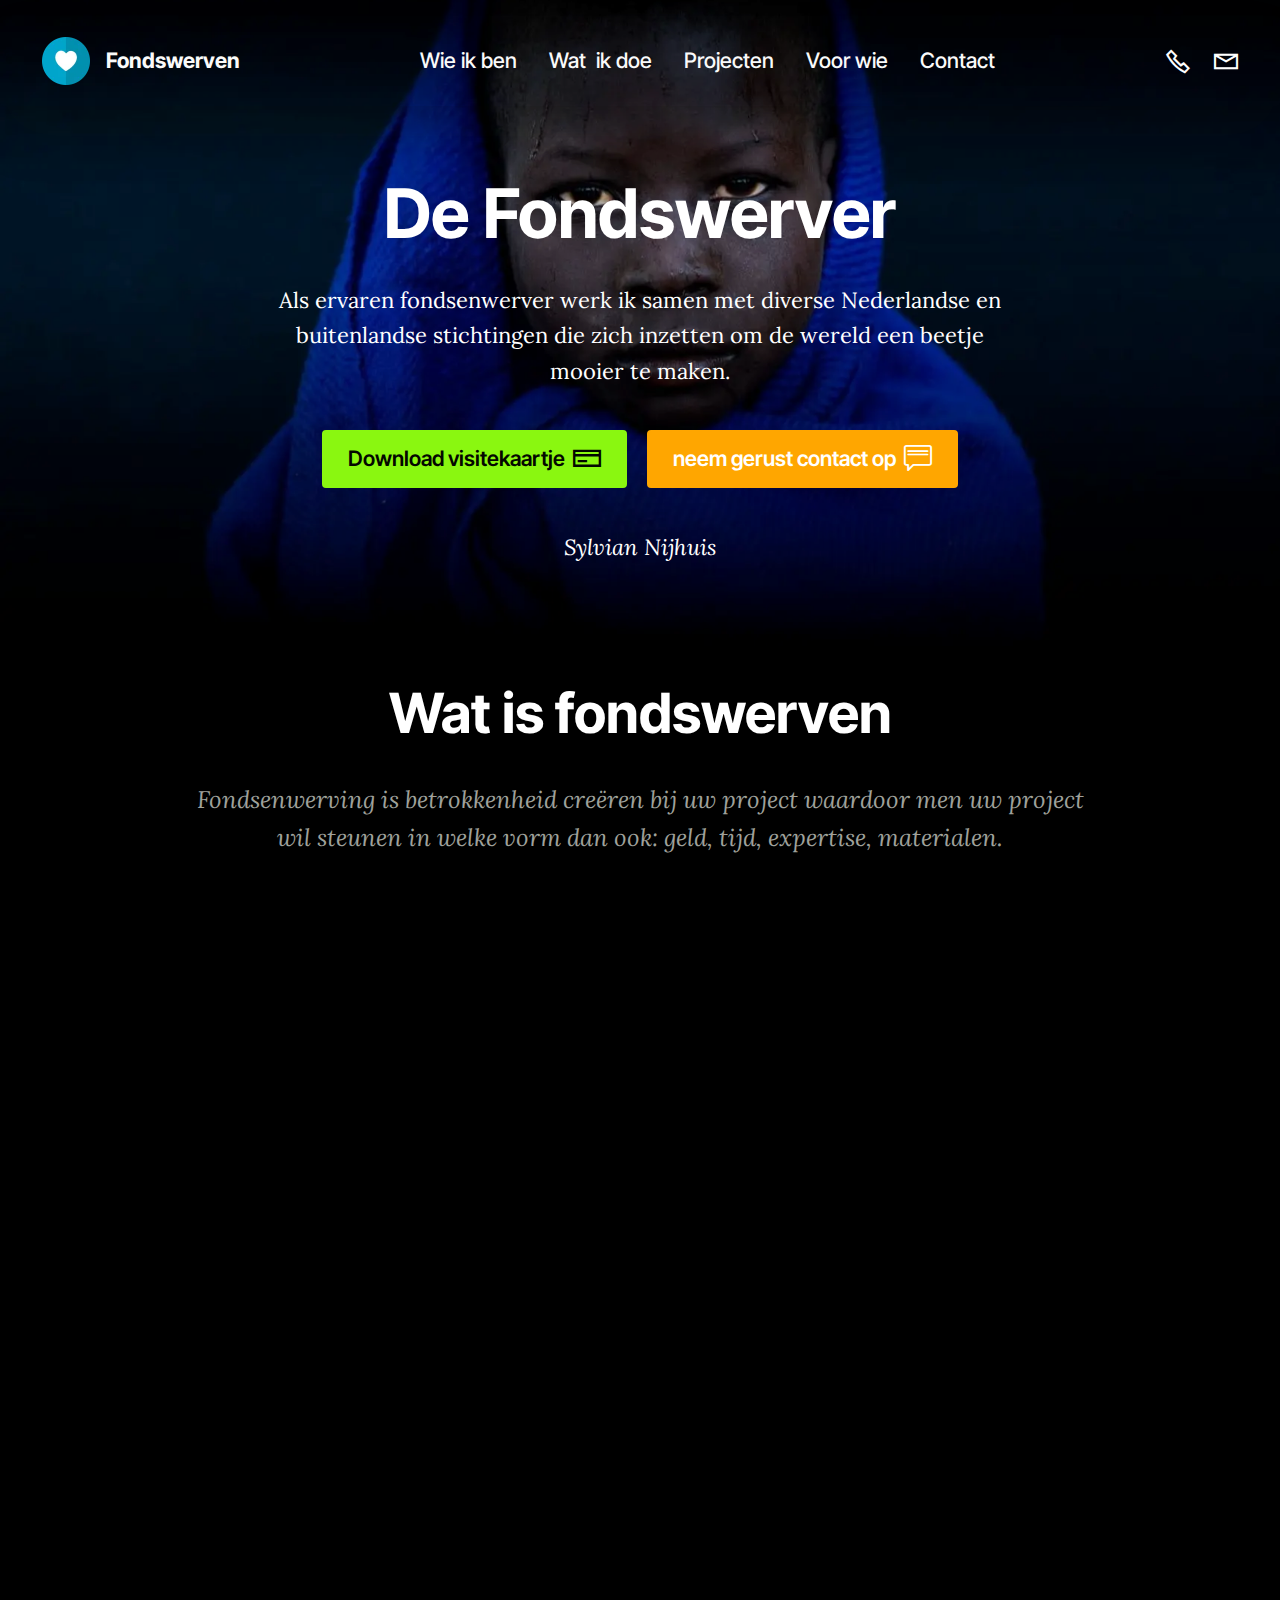
==== commit b089615d: "create github pages" ====
--- a/index.html
+++ b/index.html
@@ -23,18 +23,41 @@
   <link rel="stylesheet" href="assets/theme/css/style.css">
   <link rel="preload" href="https://fonts.googleapis.com/css?family=Inter+Tight:100,200,300,400,500,600,700,800,900,100i,200i,300i,400i,500i,600i,700i,800i,900i&display=swap" as="style" onload="this.onload=null;this.rel='stylesheet'">
   <noscript><link rel="stylesheet" href="https://fonts.googleapis.com/css?family=Inter+Tight:100,200,300,400,500,600,700,800,900,100i,200i,300i,400i,500i,600i,700i,800i,900i&display=swap"></noscript>
-  <link rel="preload" as="style" href="assets/mobirise/css/mbr-additional.css?v=c5OiRy"><link rel="stylesheet" href="assets/mobirise/css/mbr-additional.css?v=c5OiRy" type="text/css">
+  <link rel="preload" as="style" href="assets/mobirise/css/mbr-additional.css?v=C9z2J2"><link rel="stylesheet" href="assets/mobirise/css/mbr-additional.css?v=C9z2J2" type="text/css">
 
   
    <link rel="preconnect" href="https://fonts.googleapis.com">
   <link rel="preconnect" href="https://fonts.gstatic.com" crossorigin>
   <link href="https://fonts.googleapis.com/css2?family=Lora:ital,wght@0,400..700;1,400..700&display=swap" rel="stylesheet">
 
+<!-- Google Tag Manager -->
+<script>(function(w,d,s,l,i){w[l]=w[l]||[];w[l].push({'gtm.start':
+new Date().getTime(),event:'gtm.js'});var f=d.getElementsByTagName(s)[0],
+j=d.createElement(s),dl=l!='dataLayer'?'&l='+l:'';j.async=true;j.src=
+'https://www.googletagmanager.com/gtm.js?id='+i+dl;f.parentNode.insertBefore(j,f);
+})(window,document,'script','dataLayer','GTM-5NKTNFLJ');</script>
+<!-- End Google Tag Manager -->
+
   
 
 </head>
 <body>
-  
+
+<!-- Analytics -->
+<!-- Google Tag Manager -->
+<script>(function(w,d,s,l,i){w[l]=w[l]||[];w[l].push({'gtm.start':
+new Date().getTime(),event:'gtm.js'});var f=d.getElementsByTagName(s)[0],
+j=d.createElement(s),dl=l!='dataLayer'?'&l='+l:'';j.async=true;j.src=
+'https://www.googletagmanager.com/gtm.js?id='+i+dl;f.parentNode.insertBefore(j,f);
+})(window,document,'script','dataLayer','GTM-5NKTNFLJ');</script>
+<!-- End Google Tag Manager -->
+<!-- /Analytics -->
+
+
+  <!-- Google Tag Manager (noscript) -->
+<noscript><iframe src="https://www.googletagmanager.com/ns.html?id=GTM-5NKTNFLJ"
+height="0" width="0" style="display:none;visibility:hidden"></iframe></noscript>
+<!-- End Google Tag Manager (noscript) -->
   <section data-bs-version="5.1" class="menu menu2 cid-uk7ncCTFK6" once="menu" id="menu02-26">
 	
 
@@ -43,10 +66,10 @@
 			<div class="navbar-brand">
 				<span class="navbar-logo">
 					<a href="https://www.fondswerven.nl">
-						<img src="assets/images/mbr-2-96x96.png" alt="Fondswerven voor goede doelen" style="height: 3rem;">
+						<img src="assets/images/mbr-2-96x96.webp" alt="Fondswerven voor goede doelen" style="height: 3rem;">
 					</a>
 				</span>
-				<span class="navbar-caption-wrap"><a class="navbar-caption text-white text-primary display-4" href="index.html#top">Fondswerven</a></span>
+				<span class="navbar-caption-wrap"><a class="navbar-caption text-white text-primary display-4" href="index.html#header19-2">Fondswerven</a></span>
 			</div>
 			<button class="navbar-toggler" type="button" data-toggle="collapse" data-bs-toggle="collapse" data-target="#navbarSupportedContent" data-bs-target="#navbarSupportedContent" aria-controls="navbarNavAltMarkup" aria-expanded="false" aria-label="Toggle navigation">
 				<div class="hamburger">
@@ -58,14 +81,14 @@
 			</button>
 			<div class="collapse navbar-collapse" id="navbarSupportedContent">
 				<ul class="navbar-nav nav-dropdown nav-right" data-app-modern-menu="true"><li class="nav-item">
-						<a class="nav-link link text-white text-primary display-4" href="index.html#wie-ik-ben">Wie ik ben</a>
+						<a class="nav-link link text-white text-primary display-4" href="index.html#article11-3f">Wie ik ben</a>
 					</li>
 					<li class="nav-item">
-						<a class="nav-link link text-white text-primary display-4" href="index.html#article11-37" aria-expanded="false">Wat&nbsp; ik doe</a>
-					</li><li class="nav-item"><a class="nav-link link text-white text-primary display-4" href="index.html#voor-wie">Voor wie</a></li>
-					<li class="nav-item">
-						<a class="nav-link link text-white text-primary display-4" href="index.html#Goede-doel-projecten">Projecten</a>
-					</li><li class="nav-item"><a class="nav-link link text-white text-primary display-4" href="index.html#contacts01-35">Contact</a></li></ul>
+						<a class="nav-link link text-white text-primary display-4" href="index.html#article11-3n" aria-expanded="false">Wat&nbsp; ik doe</a>
+					</li><li class="nav-item">
+						<a class="nav-link link text-white text-primary display-4" href="index.html#pricing02-3m">Projecten</a>
+					</li><li class="nav-item"><a class="nav-link link text-white text-primary display-4" href="index.html#article11-3i">Voor wie</a></li>
+					<li class="nav-item"><a class="nav-link link text-white text-primary display-4" href="index.html#contacts01-35">Contact</a></li></ul>
 				<div class="icons-menu">
 					<a class="iconfont-wrapper" href="tel:0031646236355">
 						<span class="p-2 mbr-iconfont mobi-mbri-phone mobi-mbri"></span>
@@ -82,7 +105,7 @@
 	</nav>
 </section>
 
-<section data-bs-version="5.1" class="header19 cid-ujaseIiTwz mbr-fullscreen" id="header19-2">
+<section data-bs-version="5.1" class="header19 cid-ujaseIiTwz" id="header19-2">
   
 
   
@@ -94,14 +117,14 @@
           <strong>De Fondswerver</strong></h1>
         <p class="mbr-fonts-style mbr-text mb-4 lora-subtitle-700 display-7">Als ervaren fondsenwerver werk ik samen met diverse Nederlandse en buitenlandse stichtingen die zich inzetten om de wereld een beetje mooier te maken.
         </p>
-        <div class="mbr-section-btn"><a class="btn btn-warning display-7" href="index.html#Goede-doel-projecten"><span class="mobi-mbri mobi-mbri-hearth mbr-iconfont mbr-iconfont-btn"></span>Bekijk projecten</a> <a class="btn btn-info display-7" href="index.html#contacts01-35"><span class="mbrib-chat mbr-iconfont mbr-iconfont-btn"></span>neem gerust contact op</a></div>
+        <div class="mbr-section-btn"><a class="btn btn-warning display-7" href="assets/vcard/vcard.vcf"><span class="mobi-mbri mobi-mbri-credit-card mbr-iconfont mbr-iconfont-btn"></span>Download visitekaartje</a> <a class="btn btn-info display-7" href="index.html#contacts01-35"><span class="mbrib-chat mbr-iconfont mbr-iconfont-btn"></span>neem gerust contact op</a></div>
         <p class="mbr-fonts-style mbr-description mt-4 lora-subtitle-700 display-7"><em>Sylvian Nijhuis</em></p>
       </div>
     </div>
   </div>
 </section>
 
-<section data-bs-version="5.1" class="article11 cid-umKg38wU4J" id="article11-36">
+<section data-bs-version="5.1" class="article11 cid-umWdysFyGq" id="article11-3e">
     
 
     
@@ -124,7 +147,7 @@
     
     <div class="container-fluid">
         <div class="row">
-            <div class="col-12 mb-5">
+            <div class="col-12 mb-5 col-lg-9">
                 <h3 class="mbr-section-title mbr-fonts-style align-center mb-0 display-5"><strong>Neem gerust contact op</strong></h3>
                <h5 class="mbr-section-subtitle mbr-fonts-style align-center mb-0 mt-2 lora-subtitle-italic-700 display-7"><em>
                     Sylvian Nijhuis</em></h5>
@@ -169,13 +192,31 @@
                     <div class="dot dot-right "></div>
                 </div>
             </div>
-            
-            
-        </div>
-    </div>
-</section>
-
-<section data-bs-version="5.1" class="article11 cid-ujtf5JXw2B" id="wie-ik-ben">
+            <div class="card col-12 col-md-6 col-lg-3 mb-2">
+                <div class="d-flex">
+                    <div class="dot"></div>
+                    <div class="dot dot-right "></div>
+                </div>
+                <div class="card-wrapper">
+                    <div class="card-box align-center">
+                        <div class="iconfont-wrapper">
+                            <a href="assets/vcard/vcard.vcf"><span class="mbr-iconfont mobi-mbri-credit-card mobi-mbri"></span></a>
+                        </div>
+                        
+                        <p class="card-text mbr-fonts-style display-4">Visite kaartje downloaden</p>
+                    </div>
+                </div>
+                <div class="d-flex">
+                    <div class="dot"></div>
+                    <div class="dot dot-right "></div>
+                </div>
+            </div>
+            
+        </div>
+    </div>
+</section>
+
+<section data-bs-version="5.1" class="article11 cid-umWdBbhutz" id="article11-3f">
     
 
     
@@ -184,14 +225,90 @@
         <div class="row justify-content-center">
             <div class="title col-md-12 col-lg-9">
                 <h3 class="mbr-section-title mbr-fonts-style align-center mt-0 mb-0 display-2"><strong>Wie ik ben</strong></h3>
-                <h4 class="mbr-section-subtitle align-center mbr-fonts-style mt-4 display-5"><p>Mijn naam is <b class="lora-subtitle-italic-700">Sylvian Nijhuis</b>, als <strong>ervaren fondsenwerver</strong> werk ik samen met diverse Nederlandse en buitenlandse stichtingen die zich inzetten om de wereld een beetje mooier te maken.<br><br><strong>Door mijn opgedane ervaring en een uitgebreid netwerk, mobiliseer ik effectief steun voor belangrijke initiatieven.</strong> Voornamelijk richt ik mij op stichtingen die hulp bieden aan mens en dier in kwetsbare achterstandsituaties. <br><br><strong>Samen brengen we een positieve verandering teweeg in het leven van velen</strong>. Mijn passie voor het ondersteunen van goede doelen en mijn toewijding aan het creëren van een betere toekomst voor iedereen vormen de kern van mijn werk.</p></h4>
+                <h4 class="mbr-section-subtitle align-center mbr-fonts-style mt-4 display-7"><p>Mijn naam is <b class="lora-subtitle-italic-700">Sylvian Nijhuis</b>, als <strong>ervaren fondsenwerver</strong> werk ik samen met diverse Nederlandse en buitenlandse stichtingen die zich inzetten om de wereld een beetje mooier te maken.<br><br><strong>Door mijn opgedane ervaring en een uitgebreid netwerk, mobiliseer ik effectief steun voor belangrijke initiatieven.</strong> Voornamelijk richt ik mij op stichtingen die hulp bieden aan mens en dier in kwetsbare achterstandsituaties. <br><br><strong>Samen brengen we een positieve verandering teweeg in het leven van velen</strong>. Mijn passie voor het ondersteunen van goede doelen en mijn toewijding aan het creëren van een betere toekomst voor iedereen vormen de kern van mijn werk.</p></h4>
                 
             </div>
         </div>
     </div>
 </section>
 
-<section data-bs-version="5.1" class="article11 cid-umKhP8OSu1" id="article11-37">
+<section data-bs-version="5.1" class="contacts1 stackm5 cid-umKF3NfzCe" id="contacts01-39">
+    
+
+    
+    
+    <div class="container-fluid">
+        <div class="row">
+            <div class="col-12 mb-5 col-lg-9">
+                <h3 class="mbr-section-title mbr-fonts-style align-center mb-0 display-5"><strong>Neem gerust contact op</strong></h3>
+               <h5 class="mbr-section-subtitle mbr-fonts-style align-center mb-0 mt-2 lora-subtitle-italic-700 display-7"><em>
+                    Sylvian Nijhuis</em></h5>
+            </div>
+        </div>
+        <div class="row">
+            <div class="card col-12 col-md-6 col-lg-3 mb-2">
+                <div class="d-flex">
+                    <div class="dot"></div>
+                    <div class="dot dot-right "></div>
+                </div>
+                <div class="card-wrapper">
+                    <div class="card-box align-center">
+                        <div class="iconfont-wrapper">
+                            <a href="mailto:info@fondswerven.nl"><span class="mbr-iconfont mobi-mbri-letter mobi-mbri"></span></a>
+                        </div>
+                        
+                        <p class="card-text mbr-fonts-style display-4">Stuur een mailtje en ik probeer binnen 1 dag te reageren<br>info@fondswerven.nl</p>
+                    </div>
+                </div>
+                <div class="d-flex">
+                    <div class="dot"></div>
+                    <div class="dot dot-right "></div>
+                </div>
+            </div>
+            <div class="card col-12 col-md-6 col-lg-3 mb-2">
+                <div class="d-flex">
+                    <div class="dot"></div>
+                    <div class="dot dot-right "></div>
+                </div>
+                <div class="card-wrapper">
+                    <div class="card-box align-center">
+                        <div class="iconfont-wrapper">
+                            <a href="tel:0031646236355"><span class="mbr-iconfont mobi-mbri-phone mobi-mbri"></span></a>
+                        </div>
+                        
+                        <p class="card-text mbr-fonts-style display-4">U kunt mij altijd bellen op kantoor tijden<br>Tel 0031(0)646236355<br></p>
+                    </div>
+                </div>
+                <div class="d-flex">
+                    <div class="dot"></div>
+                    <div class="dot dot-right "></div>
+                </div>
+            </div>
+            <div class="card col-12 col-md-6 col-lg-3 mb-2">
+                <div class="d-flex">
+                    <div class="dot"></div>
+                    <div class="dot dot-right "></div>
+                </div>
+                <div class="card-wrapper">
+                    <div class="card-box align-center">
+                        <div class="iconfont-wrapper">
+                            <a href="assets/vcard/vcard.vcf"><span class="mbr-iconfont mobi-mbri-credit-card mobi-mbri"></span></a>
+                        </div>
+                        
+                        <p class="card-text mbr-fonts-style display-4">Visite kaartje downloaden</p>
+                    </div>
+                </div>
+                <div class="d-flex">
+                    <div class="dot"></div>
+                    <div class="dot dot-right "></div>
+                </div>
+            </div>
+            
+        </div>
+    </div>
+</section>
+
+<section data-bs-version="5.1" class="article11 cid-umWfVX9brN" id="article11-3n">
     
 
     
@@ -200,72 +317,14 @@
         <div class="row justify-content-center">
             <div class="title col-md-12 col-lg-9">
                 <h3 class="mbr-section-title mbr-fonts-style align-center mt-0 mb-0 display-2"><strong>Wat ik doe</strong></h3>
-                <h4 class="mbr-section-subtitle align-center mbr-fonts-style mt-4 display-4">Mijn werk heeft zich uitgestrekt naar het buitenland, waar ik heb bijgedragen aan de verbetering van meerdere scholen en zorginstellingen. Maar ook in Nederland help ik stichtingen bij het zoeken naar fondsen.</h4>
+                <h4 class="mbr-section-subtitle align-center mbr-fonts-style mt-4 lora-subtitle-italic-700 display-4">Mijn werk heeft zich uitgestrekt naar het buitenland, waar ik heb bijgedragen aan de verbetering van meerdere scholen en zorginstellingen. Maar ook in Nederland help ik stichtingen bij het zoeken naar fondsen.</h4>
                 
             </div>
         </div>
     </div>
 </section>
 
-<section data-bs-version="5.1" class="contacts1 stackm5 cid-umFhXCe0tu" id="contacts01-34">
-    
-
-    
-    
-    <div class="container-fluid">
-        <div class="row">
-            <div class="col-12 mb-5">
-                <h3 class="mbr-section-title mbr-fonts-style align-center mb-0 display-5"><strong>Neem gerust contact op</strong></h3>
-               <h5 class="mbr-section-subtitle mbr-fonts-style align-center mb-0 mt-2 lora-subtitle-italic-700 display-7"><em>
-                    Sylvian Nijhuis</em></h5>
-            </div>
-        </div>
-        <div class="row">
-            <div class="card col-12 col-md-6 col-lg-3 mb-2">
-                <div class="d-flex">
-                    <div class="dot"></div>
-                    <div class="dot dot-right "></div>
-                </div>
-                <div class="card-wrapper">
-                    <div class="card-box align-center">
-                        <div class="iconfont-wrapper">
-                            <a href="mailto:info@fondswerven.nl"><span class="mbr-iconfont mobi-mbri-letter mobi-mbri"></span></a>
-                        </div>
-                        
-                        <p class="card-text mbr-fonts-style display-4">Stuur een mailtje en ik probeer binnen 1 dag te reageren<br>info@fondswerven.nl</p>
-                    </div>
-                </div>
-                <div class="d-flex">
-                    <div class="dot"></div>
-                    <div class="dot dot-right "></div>
-                </div>
-            </div>
-            <div class="card col-12 col-md-6 col-lg-3 mb-2">
-                <div class="d-flex">
-                    <div class="dot"></div>
-                    <div class="dot dot-right "></div>
-                </div>
-                <div class="card-wrapper">
-                    <div class="card-box align-center">
-                        <div class="iconfont-wrapper">
-                            <a href="tel:0031646236355"><span class="mbr-iconfont mobi-mbri-phone mobi-mbri"></span></a>
-                        </div>
-                        
-                        <p class="card-text mbr-fonts-style display-4">U kunt mij altijd bellen op kantoor tijden<br>Tel 0031(0)646236355<br></p>
-                    </div>
-                </div>
-                <div class="d-flex">
-                    <div class="dot"></div>
-                    <div class="dot dot-right "></div>
-                </div>
-            </div>
-            
-            
-        </div>
-    </div>
-</section>
-
-<section data-bs-version="5.1" class="pricing02 cid-umtFvABpCZ" id="Goede-doel-projecten">
+<section data-bs-version="5.1" class="pricing02 cid-umWfC1ZLOS" id="pricing02-3m">
   
   
   <div class="container-fluid">
@@ -283,7 +342,7 @@
       <div class="item features-image col-12 col-md-6 col-lg-4">
         <div class="item-wrapper">
           <div class="item-img">
-              <img class="rounded-circle shadow-4-strong" alt="avatar2" src="assets/images/logeerhotel-1-160x160.png">
+              <img class="rounded-circle shadow-4-strong" alt="avatar2" src="assets/images/logeerhotel-1-160x160.webp">
            
           </div>
           <div class="item-content">
@@ -300,7 +359,7 @@
       <div class="item features-image col-12 col-md-6 col-lg-4">
         <div class="item-wrapper">
           <div class="item-img">
-               <img class="rounded-circle shadow-4-strong" alt="avatar2" src="assets/images/supportfees-1-600x600.png">
+               <img class="rounded-circle shadow-4-strong" alt="avatar2" src="assets/images/supportfees-1-600x600.webp">
             
           </div>
           <div class="item-content">
@@ -317,7 +376,7 @@
       <div class="item features-image col-12 col-md-6 col-lg-4">
         <div class="item-wrapper">
           <div class="item-img">
-               <img class="rounded-circle shadow-4-strong" alt="avatar2" src="assets/images/nerfesh-goede-doel-506x506.png">           
+               <img class="rounded-circle shadow-4-strong" alt="avatar2" src="assets/images/nerfesh-goede-doel-506x506.webp">           
           </div>
           <div class="item-content">
             <h5 class="item-title mbr-fonts-style display-5"><strong>Goede doel Afrika</strong></h5>
@@ -333,7 +392,7 @@
   </div>
 </section>
 
-<section data-bs-version="5.1" class="article11 cid-ujtfdkivTQ" id="voor-wie">
+<section data-bs-version="5.1" class="article11 cid-umWdMcMI3L" id="article11-3i">
     
 
     
@@ -342,14 +401,14 @@
         <div class="row justify-content-center">
             <div class="title col-md-12 col-lg-9">
                 <h3 class="mbr-section-title mbr-fonts-style align-center mt-0 mb-0 display-2"><strong>Voor wie</strong></h3>
-                <h4 class="mbr-section-subtitle align-center mbr-fonts-style mt-4 display-5"><p><strong>Onze fundraising is bedoeld voor stichtingen en organisaties die hulp nodig hebben bij het verkrijgen van fondsen.</strong> Of u nu een stichting in Nederland bent die zich inzet voor lokale gemeenschappen, of een organisatie die actief is in ontwikkelingslanden om scholen en zorginstellingen te verbeteren, wij staan klaar om u te ondersteunen.<br><br><strong> Met onze uitgebreide ervaring en netwerk zorgen we ervoor dat uw initiatieven de financiering krijgen die ze verdienen</strong>, zodat u zich kunt richten op het maken van een positieve impact in het leven van mens en dier in kwetsbare situaties.</p></h4>
+                <h4 class="mbr-section-subtitle align-center mbr-fonts-style mt-4 display-7"><p><strong>Onze fundraising is bedoeld voor stichtingen en organisaties die hulp nodig hebben bij het verkrijgen van fondsen.</strong> Of u nu een stichting in Nederland bent die zich inzet voor lokale gemeenschappen, of een organisatie die actief is in ontwikkelingslanden om scholen en zorginstellingen te verbeteren, wij staan klaar om u te ondersteunen.<br><br><strong> Met onze uitgebreide ervaring en netwerk zorgen we ervoor dat uw initiatieven de financiering krijgen die ze verdienen</strong>, zodat u zich kunt richten op het maken van een positieve impact in het leven van mens en dier in kwetsbare situaties.</p></h4>
                 
             </div>
         </div>
     </div>
 </section>
 
-<section data-bs-version="5.1" class="article11 cid-umKjLpGEjo" id="article11-38">
+<section data-bs-version="5.1" class="article11 cid-umWdQYQADl" id="article11-3j">
     
 
     
@@ -365,14 +424,14 @@
     </div>
 </section>
 
-<section data-bs-version="5.1" class="contacts1 stackm5 cid-umFhVtrd8a" id="contacts01-33">
+<section data-bs-version="5.1" class="contacts1 stackm5 cid-umKF5L2GiR" id="contacts01-3a">
     
 
     
     
     <div class="container-fluid">
         <div class="row">
-            <div class="col-12 mb-5">
+            <div class="col-12 mb-5 col-lg-9">
                 <h3 class="mbr-section-title mbr-fonts-style align-center mb-0 display-5"><strong>Neem gerust contact op</strong></h3>
                <h5 class="mbr-section-subtitle mbr-fonts-style align-center mb-0 mt-2 lora-subtitle-italic-700 display-7"><em>
                     Sylvian Nijhuis</em></h5>
@@ -417,7 +476,25 @@
                     <div class="dot dot-right "></div>
                 </div>
             </div>
-            
+            <div class="card col-12 col-md-6 col-lg-3 mb-2">
+                <div class="d-flex">
+                    <div class="dot"></div>
+                    <div class="dot dot-right "></div>
+                </div>
+                <div class="card-wrapper">
+                    <div class="card-box align-center">
+                        <div class="iconfont-wrapper">
+                            <a href="assets/vcard/vcard.vcf"><span class="mbr-iconfont mobi-mbri-credit-card mobi-mbri"></span></a>
+                        </div>
+                        
+                        <p class="card-text mbr-fonts-style display-4">Visite kaartje downloaden</p>
+                    </div>
+                </div>
+                <div class="d-flex">
+                    <div class="dot"></div>
+                    <div class="dot dot-right "></div>
+                </div>
+            </div>
             
         </div>
     </div>
@@ -448,7 +525,10 @@
   <script src="assets/theme/js/script.js"></script>
   
   
-  
+  <!-- Google Tag Manager (noscript) -->
+<noscript><iframe src="https://www.googletagmanager.com/ns.html?id=GTM-5NKTNFLJ"
+height="0" width="0" style="display:none;visibility:hidden"></iframe></noscript>
+<!-- End Google Tag Manager (noscript) -->
  <div id="scrollToTop" class="scrollToTop mbr-arrow-up"><a style="text-align: center;"><i class="mbr-arrow-up-icon mbr-arrow-up-icon-cm cm-icon cm-icon-smallarrow-up"></i></a></div>
     <input name="animation" type="hidden">
   
--- a/assets/mobirise/css/mbr-additional.css
+++ b/assets/mobirise/css/mbr-additional.css
@@ -1314,7 +1314,9 @@
 }
 .cid-ujaseIiTwz {
   display: flex;
-  background-image: url("../../../assets/images/background-berry-fade-3-2000x1333.jpeg");
+  padding-top: 6rem;
+  padding-bottom: 0rem;
+  background-image: url("../../../assets/images/background-berry-fade-3-2000x1333.webp");
 }
 .cid-ujaseIiTwz .mbr-overlay {
   background-color: #000000;
@@ -1385,15 +1387,15 @@
   color: #fff;
   line-height: 1.6;
 }
-.cid-umKg38wU4J {
+.cid-umWdysFyGq {
   padding-top: 1rem;
   padding-bottom: 4rem;
   background-color: #000000;
 }
-.cid-umKg38wU4J .mbr-fallback-image.disabled {
+.cid-umWdysFyGq .mbr-fallback-image.disabled {
   display: none;
 }
-.cid-umKg38wU4J .mbr-fallback-image {
+.cid-umWdysFyGq .mbr-fallback-image {
   display: block;
   background-size: cover;
   background-position: center center;
@@ -1402,13 +1404,13 @@
   position: absolute;
   top: 0;
 }
-.cid-umKg38wU4J .mbr-section-title {
+.cid-umWdysFyGq .mbr-section-title {
   color: #ffffff;
 }
-.cid-umKg38wU4J .mbr-section-subtitle {
+.cid-umWdysFyGq .mbr-section-subtitle {
   color: #edefeb;
 }
-.cid-umKg38wU4J .lora-subtitle-italic-700 {
+.cid-umWdysFyGq .lora-subtitle-italic-700 {
   font-family: "Lora", serif;
   font-optical-sizing: auto;
   font-weight: 10;
@@ -1486,15 +1488,15 @@
   color: #9fa19b;
   line-height: 1.6;
 }
-.cid-ujtf5JXw2B {
+.cid-umWdBbhutz {
   padding-top: 3rem;
   padding-bottom: 1rem;
   background-color: #000000;
 }
-.cid-ujtf5JXw2B .mbr-fallback-image.disabled {
+.cid-umWdBbhutz .mbr-fallback-image.disabled {
   display: none;
 }
-.cid-ujtf5JXw2B .mbr-fallback-image {
+.cid-umWdBbhutz .mbr-fallback-image {
   display: block;
   background-size: cover;
   background-position: center center;
@@ -1503,19 +1505,19 @@
   position: absolute;
   top: 0;
 }
-.cid-ujtf5JXw2B .mbr-section-title {
+.cid-umWdBbhutz .mbr-section-title {
   color: #f7f7f7;
 }
-.cid-ujtf5JXw2B .mbr-section-subtitle {
+.cid-umWdBbhutz .mbr-section-subtitle {
   color: #f7f7f7;
 }
-.cid-ujtf5JXw2B p {
+.cid-umWdBbhutz p {
   font-size: 24px;
   color: white;
   padding: 15px;
   line-height: 1.5;
 }
-.cid-ujtf5JXw2B .lora-subtitle-italic-700 {
+.cid-umWdBbhutz .lora-subtitle-italic-700 {
   font-family: "Lora", serif;
   font-optical-sizing: auto;
   font-weight: 10;
@@ -1524,15 +1526,15 @@
   color: #9fa19b;
   line-height: 1.6;
 }
-.cid-umKhP8OSu1 {
-  padding-top: 3rem;
-  padding-bottom: 3rem;
+.cid-umKF3NfzCe {
+  padding-top: 0rem;
+  padding-bottom: 0rem;
   background-color: #000000;
 }
-.cid-umKhP8OSu1 .mbr-fallback-image.disabled {
+.cid-umKF3NfzCe .mbr-fallback-image.disabled {
   display: none;
 }
-.cid-umKhP8OSu1 .mbr-fallback-image {
+.cid-umKF3NfzCe .mbr-fallback-image {
   display: block;
   background-size: cover;
   background-position: center center;
@@ -1541,13 +1543,82 @@
   position: absolute;
   top: 0;
 }
-.cid-umKhP8OSu1 .mbr-section-title {
+.cid-umKF3NfzCe .dot {
+  width: 0px;
+  height: 0px;
+  background: currentColor;
+}
+.cid-umKF3NfzCe .dot-right {
+  margin-right: 0;
+  margin-left: auto;
+}
+@media (min-width: 1500px) {
+  .cid-umKF3NfzCe .container {
+    max-width: 1400px;
+  }
+}
+.cid-umKF3NfzCe .mbr-iconfont {
+  display: block;
+  font-size: 50px;
   color: #ffffff;
-}
-.cid-umKhP8OSu1 .mbr-section-subtitle {
+  margin-bottom: 10pt;
+}
+.cid-umKF3NfzCe .card-wrapper {
+  box-shadow: inset 0px 0px 0px 0px rgba(0, 0, 0, 0);
+  padding: 0pt;
+  padding-top: 0pt;
+  border-radius: 2rem;
+}
+.cid-umKF3NfzCe .row {
+  justify-content: center;
+}
+.cid-umKF3NfzCe .card-title,
+.cid-umKF3NfzCe .iconfont-wrapper,
+.cid-umKF3NfzCe .dot {
+  color: #000000;
+}
+.cid-umKF3NfzCe .mbr-section-title {
+  color: #ffffff;
+}
+.cid-umKF3NfzCe .mbr-section-subtitle {
+  color: #f7f7f7;
+}
+.cid-umKF3NfzCe .card-text {
+  color: #757b62;
+}
+.cid-umKF3NfzCe .lora-subtitle-italic-700 {
+  font-family: "Lora", serif;
+  font-optical-sizing: auto;
+  font-weight: 10;
+  font-style: italic;
+  font-size: 26px;
+  color: #9fa19b;
+  line-height: 1.6;
+}
+.cid-umWfVX9brN {
+  padding-top: 3rem;
+  padding-bottom: 3rem;
+  background-color: #000000;
+}
+.cid-umWfVX9brN .mbr-fallback-image.disabled {
+  display: none;
+}
+.cid-umWfVX9brN .mbr-fallback-image {
+  display: block;
+  background-size: cover;
+  background-position: center center;
+  width: 100%;
+  height: 100%;
+  position: absolute;
+  top: 0;
+}
+.cid-umWfVX9brN .mbr-section-title {
+  color: #ffffff;
+}
+.cid-umWfVX9brN .mbr-section-subtitle {
   color: #edefeb;
 }
-.cid-umKhP8OSu1 .lora-subtitle-italic-700 {
+.cid-umWfVX9brN .lora-subtitle-italic-700 {
   font-family: "Lora", serif;
   font-optical-sizing: auto;
   font-weight: 10;
@@ -1556,15 +1627,102 @@
   color: #9fa19b;
   line-height: 1.6;
 }
-.cid-umFhXCe0tu {
-  padding-top: 0rem;
-  padding-bottom: 0rem;
+.cid-umWfC1ZLOS {
+  padding-top: 4rem;
+  padding-bottom: 2rem;
   background-color: #000000;
 }
-.cid-umFhXCe0tu .mbr-fallback-image.disabled {
+.cid-umWfC1ZLOS img,
+.cid-umWfC1ZLOS .item-img {
+  width: 100%;
+  height: 100%;
+  height: 400px;
+  object-fit: cover;
+}
+.cid-umWfC1ZLOS .item:focus,
+.cid-umWfC1ZLOS span:focus {
+  outline: none;
+}
+.cid-umWfC1ZLOS .item {
+  margin-bottom: 2rem;
+}
+@media (max-width: 767px) {
+  .cid-umWfC1ZLOS .item {
+    margin-bottom: 1rem;
+  }
+}
+.cid-umWfC1ZLOS .item-content {
+  margin-top: 2rem;
+  padding: 0 2.25rem 2.25rem;
+  display: flex;
+  flex-direction: column;
+  height: 100%;
+}
+@media (min-width: 992px) and (max-width: 1200px) {
+  .cid-umWfC1ZLOS .item-content {
+    padding: 2rem 1.5rem;
+    padding-top: 1rem;
+    margin-top: 1rem;
+  }
+}
+@media (max-width: 767px) {
+  .cid-umWfC1ZLOS .item-content {
+    padding: 2rem 1.5rem;
+    padding-top: 1rem;
+    margin-top: 1rem;
+  }
+}
+.cid-umWfC1ZLOS .item-wrapper {
+  position: relative;
+  background: #000000;
+  height: 100%;
+  display: flex;
+  flex-flow: column nowrap;
+}
+.cid-umWfC1ZLOS .item-wrapper .item-footer {
+  margin-top: auto;
+}
+.cid-umWfC1ZLOS .mbr-section-title {
+  color: #ffffff;
+}
+.cid-umWfC1ZLOS .item-title {
+  text-align: center;
+  color: #edefeb;
+}
+.cid-umWfC1ZLOS .item-subtitle {
+  text-align: left;
+  color: #ffffff;
+}
+.cid-umWfC1ZLOS .mbr-text,
+.cid-umWfC1ZLOS .item .mbr-section-btn {
+  text-align: center;
+  color: #a6a99c;
+}
+.cid-umWfC1ZLOS .content-head {
+  max-width: 800px;
+}
+.cid-umWfC1ZLOS .mbr-section-subtitle,
+.cid-umWfC1ZLOS .mbr-section-head .mbr-section-btn {
+  color: #757b62;
+}
+.cid-umWfC1ZLOS .lora-subtitle-italic-700 {
+  font-family: "Lora", serif;
+  font-optical-sizing: auto;
+  font-weight: 10;
+  font-style: italic;
+  font-size: 24px;
+  color: #9fa19b;
+  line-height: 1.6;
+}
+.cid-umWdMcMI3L {
+  padding-top: 3rem;
+  padding-bottom: 3rem;
+  background-color: #000000;
+}
+.cid-umWdMcMI3L .mbr-fallback-image.disabled {
   display: none;
 }
-.cid-umFhXCe0tu .mbr-fallback-image {
+.cid-umWdMcMI3L .mbr-fallback-image {
   display: block;
   background-size: cover;
   background-position: center center;
@@ -1573,50 +1731,111 @@
   position: absolute;
   top: 0;
 }
-.cid-umFhXCe0tu .dot {
+.cid-umWdMcMI3L .mbr-section-title {
+  color: #ffffff;
+}
+.cid-umWdMcMI3L .mbr-section-subtitle {
+  color: #ffffff;
+}
+.cid-umWdMcMI3L p {
+  font-size: 24px;
+  color: white;
+  padding: 15px;
+  line-height: 1.5;
+}
+.cid-umWdQYQADl {
+  padding-top: 3rem;
+  padding-bottom: 4rem;
+  background-color: #000000;
+}
+.cid-umWdQYQADl .mbr-fallback-image.disabled {
+  display: none;
+}
+.cid-umWdQYQADl .mbr-fallback-image {
+  display: block;
+  background-size: cover;
+  background-position: center center;
+  width: 100%;
+  height: 100%;
+  position: absolute;
+  top: 0;
+}
+.cid-umWdQYQADl .mbr-section-title {
+  color: #ffffff;
+}
+.cid-umWdQYQADl .mbr-section-subtitle {
+  color: #edefeb;
+}
+.cid-umWdQYQADl .lora-subtitle-italic-700 {
+  font-family: "Lora", serif;
+  font-optical-sizing: auto;
+  font-weight: 10;
+  font-style: italic;
+  font-size: 24px;
+  color: #9fa19b;
+  line-height: 1.6;
+}
+.cid-umKF5L2GiR {
+  padding-top: 0rem;
+  padding-bottom: 0rem;
+  background-color: #000000;
+}
+.cid-umKF5L2GiR .mbr-fallback-image.disabled {
+  display: none;
+}
+.cid-umKF5L2GiR .mbr-fallback-image {
+  display: block;
+  background-size: cover;
+  background-position: center center;
+  width: 100%;
+  height: 100%;
+  position: absolute;
+  top: 0;
+}
+.cid-umKF5L2GiR .dot {
   width: 0px;
   height: 0px;
   background: currentColor;
 }
-.cid-umFhXCe0tu .dot-right {
+.cid-umKF5L2GiR .dot-right {
   margin-right: 0;
   margin-left: auto;
 }
 @media (min-width: 1500px) {
-  .cid-umFhXCe0tu .container {
+  .cid-umKF5L2GiR .container {
     max-width: 1400px;
   }
 }
-.cid-umFhXCe0tu .mbr-iconfont {
+.cid-umKF5L2GiR .mbr-iconfont {
   display: block;
   font-size: 50px;
   color: #ffffff;
   margin-bottom: 10pt;
 }
-.cid-umFhXCe0tu .card-wrapper {
+.cid-umKF5L2GiR .card-wrapper {
   box-shadow: inset 0px 0px 0px 0px rgba(0, 0, 0, 0);
   padding: 0pt;
   padding-top: 0pt;
   border-radius: 2rem;
 }
-.cid-umFhXCe0tu .row {
+.cid-umKF5L2GiR .row {
   justify-content: center;
 }
-.cid-umFhXCe0tu .card-title,
-.cid-umFhXCe0tu .iconfont-wrapper,
-.cid-umFhXCe0tu .dot {
+.cid-umKF5L2GiR .card-title,
+.cid-umKF5L2GiR .iconfont-wrapper,
+.cid-umKF5L2GiR .dot {
   color: #000000;
 }
-.cid-umFhXCe0tu .mbr-section-title {
+.cid-umKF5L2GiR .mbr-section-title {
   color: #ffffff;
 }
-.cid-umFhXCe0tu .mbr-section-subtitle {
+.cid-umKF5L2GiR .mbr-section-subtitle {
   color: #f7f7f7;
 }
-.cid-umFhXCe0tu .card-text {
+.cid-umKF5L2GiR .card-text {
   color: #757b62;
 }
-.cid-umFhXCe0tu .lora-subtitle-italic-700 {
+.cid-umKF5L2GiR .lora-subtitle-italic-700 {
   font-family: "Lora", serif;
   font-optical-sizing: auto;
   font-weight: 10;
@@ -1625,223 +1844,6 @@
   color: #9fa19b;
   line-height: 1.6;
 }
-.cid-umtFvABpCZ {
-  padding-top: 4rem;
-  padding-bottom: 2rem;
-  background-color: #000000;
-}
-.cid-umtFvABpCZ img,
-.cid-umtFvABpCZ .item-img {
-  width: 100%;
-  height: 100%;
-  height: 400px;
-  object-fit: cover;
-}
-.cid-umtFvABpCZ .item:focus,
-.cid-umtFvABpCZ span:focus {
-  outline: none;
-}
-.cid-umtFvABpCZ .item {
-  margin-bottom: 2rem;
-}
-@media (max-width: 767px) {
-  .cid-umtFvABpCZ .item {
-    margin-bottom: 1rem;
-  }
-}
-.cid-umtFvABpCZ .item-content {
-  margin-top: 2rem;
-  padding: 0 2.25rem 2.25rem;
-  display: flex;
-  flex-direction: column;
-  height: 100%;
-}
-@media (min-width: 992px) and (max-width: 1200px) {
-  .cid-umtFvABpCZ .item-content {
-    padding: 2rem 1.5rem;
-    padding-top: 1rem;
-    margin-top: 1rem;
-  }
-}
-@media (max-width: 767px) {
-  .cid-umtFvABpCZ .item-content {
-    padding: 2rem 1.5rem;
-    padding-top: 1rem;
-    margin-top: 1rem;
-  }
-}
-.cid-umtFvABpCZ .item-wrapper {
-  position: relative;
-  background: #000000;
-  height: 100%;
-  display: flex;
-  flex-flow: column nowrap;
-}
-.cid-umtFvABpCZ .item-wrapper .item-footer {
-  margin-top: auto;
-}
-.cid-umtFvABpCZ .mbr-section-title {
-  color: #ffffff;
-}
-.cid-umtFvABpCZ .item-title {
-  text-align: center;
-  color: #edefeb;
-}
-.cid-umtFvABpCZ .item-subtitle {
-  text-align: left;
-  color: #ffffff;
-}
-.cid-umtFvABpCZ .mbr-text,
-.cid-umtFvABpCZ .item .mbr-section-btn {
-  text-align: center;
-  color: #a6a99c;
-}
-.cid-umtFvABpCZ .content-head {
-  max-width: 800px;
-}
-.cid-umtFvABpCZ .mbr-section-subtitle,
-.cid-umtFvABpCZ .mbr-section-head .mbr-section-btn {
-  color: #757b62;
-}
-.cid-umtFvABpCZ .lora-subtitle-italic-700 {
-  font-family: "Lora", serif;
-  font-optical-sizing: auto;
-  font-weight: 10;
-  font-style: italic;
-  font-size: 24px;
-  color: #9fa19b;
-  line-height: 1.6;
-}
-.cid-ujtfdkivTQ {
-  padding-top: 3rem;
-  padding-bottom: 3rem;
-  background-color: #000000;
-}
-.cid-ujtfdkivTQ .mbr-fallback-image.disabled {
-  display: none;
-}
-.cid-ujtfdkivTQ .mbr-fallback-image {
-  display: block;
-  background-size: cover;
-  background-position: center center;
-  width: 100%;
-  height: 100%;
-  position: absolute;
-  top: 0;
-}
-.cid-ujtfdkivTQ .mbr-section-title {
-  color: #ffffff;
-}
-.cid-ujtfdkivTQ .mbr-section-subtitle {
-  color: #ffffff;
-}
-.cid-ujtfdkivTQ p {
-  font-size: 24px;
-  color: white;
-  padding: 15px;
-  line-height: 1.5;
-}
-.cid-umKjLpGEjo {
-  padding-top: 3rem;
-  padding-bottom: 4rem;
-  background-color: #000000;
-}
-.cid-umKjLpGEjo .mbr-fallback-image.disabled {
-  display: none;
-}
-.cid-umKjLpGEjo .mbr-fallback-image {
-  display: block;
-  background-size: cover;
-  background-position: center center;
-  width: 100%;
-  height: 100%;
-  position: absolute;
-  top: 0;
-}
-.cid-umKjLpGEjo .mbr-section-title {
-  color: #ffffff;
-}
-.cid-umKjLpGEjo .mbr-section-subtitle {
-  color: #edefeb;
-}
-.cid-umKjLpGEjo .lora-subtitle-italic-700 {
-  font-family: "Lora", serif;
-  font-optical-sizing: auto;
-  font-weight: 10;
-  font-style: italic;
-  font-size: 24px;
-  color: #9fa19b;
-  line-height: 1.6;
-}
-.cid-umFhVtrd8a {
-  padding-top: 0rem;
-  padding-bottom: 0rem;
-  background-color: #000000;
-}
-.cid-umFhVtrd8a .mbr-fallback-image.disabled {
-  display: none;
-}
-.cid-umFhVtrd8a .mbr-fallback-image {
-  display: block;
-  background-size: cover;
-  background-position: center center;
-  width: 100%;
-  height: 100%;
-  position: absolute;
-  top: 0;
-}
-.cid-umFhVtrd8a .dot {
-  width: 0px;
-  height: 0px;
-  background: currentColor;
-}
-.cid-umFhVtrd8a .dot-right {
-  margin-right: 0;
-  margin-left: auto;
-}
-@media (min-width: 1500px) {
-  .cid-umFhVtrd8a .container {
-    max-width: 1400px;
-  }
-}
-.cid-umFhVtrd8a .mbr-iconfont {
-  display: block;
-  font-size: 50px;
-  color: #ffffff;
-  margin-bottom: 10pt;
-}
-.cid-umFhVtrd8a .card-wrapper {
-  box-shadow: inset 0px 0px 0px 0px rgba(0, 0, 0, 0);
-  padding: 0pt;
-  padding-top: 0pt;
-  border-radius: 2rem;
-}
-.cid-umFhVtrd8a .row {
-  justify-content: center;
-}
-.cid-umFhVtrd8a .card-title,
-.cid-umFhVtrd8a .iconfont-wrapper,
-.cid-umFhVtrd8a .dot {
-  color: #000000;
-}
-.cid-umFhVtrd8a .mbr-section-title {
-  color: #ffffff;
-}
-.cid-umFhVtrd8a .mbr-section-subtitle {
-  color: #f7f7f7;
-}
-.cid-umFhVtrd8a .card-text {
-  color: #757b62;
-}
-.cid-umFhVtrd8a .lora-subtitle-italic-700 {
-  font-family: "Lora", serif;
-  font-optical-sizing: auto;
-  font-weight: 10;
-  font-style: italic;
-  font-size: 26px;
-  color: #9fa19b;
-  line-height: 1.6;
-}
 .cid-ujJJXeSvrs {
   padding-top: 2rem;
   padding-bottom: 2rem;
--- a/assets/mobirise/css/mbr-additional.css
+++ b/assets/mobirise/css/mbr-additional.css
@@ -1314,7 +1314,9 @@
 }
 .cid-ujaseIiTwz {
   display: flex;
-  background-image: url("../../../assets/images/background-berry-fade-3-2000x1333.jpeg");
+  padding-top: 6rem;
+  padding-bottom: 0rem;
+  background-image: url("../../../assets/images/background-berry-fade-3-2000x1333.webp");
 }
 .cid-ujaseIiTwz .mbr-overlay {
   background-color: #000000;
@@ -1385,15 +1387,15 @@
   color: #fff;
   line-height: 1.6;
 }
-.cid-umKg38wU4J {
+.cid-umWdysFyGq {
   padding-top: 1rem;
   padding-bottom: 4rem;
   background-color: #000000;
 }
-.cid-umKg38wU4J .mbr-fallback-image.disabled {
+.cid-umWdysFyGq .mbr-fallback-image.disabled {
   display: none;
 }
-.cid-umKg38wU4J .mbr-fallback-image {
+.cid-umWdysFyGq .mbr-fallback-image {
   display: block;
   background-size: cover;
   background-position: center center;
@@ -1402,13 +1404,13 @@
   position: absolute;
   top: 0;
 }
-.cid-umKg38wU4J .mbr-section-title {
+.cid-umWdysFyGq .mbr-section-title {
   color: #ffffff;
 }
-.cid-umKg38wU4J .mbr-section-subtitle {
+.cid-umWdysFyGq .mbr-section-subtitle {
   color: #edefeb;
 }
-.cid-umKg38wU4J .lora-subtitle-italic-700 {
+.cid-umWdysFyGq .lora-subtitle-italic-700 {
   font-family: "Lora", serif;
   font-optical-sizing: auto;
   font-weight: 10;
@@ -1486,15 +1488,15 @@
   color: #9fa19b;
   line-height: 1.6;
 }
-.cid-ujtf5JXw2B {
+.cid-umWdBbhutz {
   padding-top: 3rem;
   padding-bottom: 1rem;
   background-color: #000000;
 }
-.cid-ujtf5JXw2B .mbr-fallback-image.disabled {
+.cid-umWdBbhutz .mbr-fallback-image.disabled {
   display: none;
 }
-.cid-ujtf5JXw2B .mbr-fallback-image {
+.cid-umWdBbhutz .mbr-fallback-image {
   display: block;
   background-size: cover;
   background-position: center center;
@@ -1503,19 +1505,19 @@
   position: absolute;
   top: 0;
 }
-.cid-ujtf5JXw2B .mbr-section-title {
+.cid-umWdBbhutz .mbr-section-title {
   color: #f7f7f7;
 }
-.cid-ujtf5JXw2B .mbr-section-subtitle {
+.cid-umWdBbhutz .mbr-section-subtitle {
   color: #f7f7f7;
 }
-.cid-ujtf5JXw2B p {
+.cid-umWdBbhutz p {
   font-size: 24px;
   color: white;
   padding: 15px;
   line-height: 1.5;
 }
-.cid-ujtf5JXw2B .lora-subtitle-italic-700 {
+.cid-umWdBbhutz .lora-subtitle-italic-700 {
   font-family: "Lora", serif;
   font-optical-sizing: auto;
   font-weight: 10;
@@ -1524,15 +1526,15 @@
   color: #9fa19b;
   line-height: 1.6;
 }
-.cid-umKhP8OSu1 {
-  padding-top: 3rem;
-  padding-bottom: 3rem;
+.cid-umKF3NfzCe {
+  padding-top: 0rem;
+  padding-bottom: 0rem;
   background-color: #000000;
 }
-.cid-umKhP8OSu1 .mbr-fallback-image.disabled {
+.cid-umKF3NfzCe .mbr-fallback-image.disabled {
   display: none;
 }
-.cid-umKhP8OSu1 .mbr-fallback-image {
+.cid-umKF3NfzCe .mbr-fallback-image {
   display: block;
   background-size: cover;
   background-position: center center;
@@ -1541,13 +1543,82 @@
   position: absolute;
   top: 0;
 }
-.cid-umKhP8OSu1 .mbr-section-title {
+.cid-umKF3NfzCe .dot {
+  width: 0px;
+  height: 0px;
+  background: currentColor;
+}
+.cid-umKF3NfzCe .dot-right {
+  margin-right: 0;
+  margin-left: auto;
+}
+@media (min-width: 1500px) {
+  .cid-umKF3NfzCe .container {
+    max-width: 1400px;
+  }
+}
+.cid-umKF3NfzCe .mbr-iconfont {
+  display: block;
+  font-size: 50px;
   color: #ffffff;
-}
-.cid-umKhP8OSu1 .mbr-section-subtitle {
+  margin-bottom: 10pt;
+}
+.cid-umKF3NfzCe .card-wrapper {
+  box-shadow: inset 0px 0px 0px 0px rgba(0, 0, 0, 0);
+  padding: 0pt;
+  padding-top: 0pt;
+  border-radius: 2rem;
+}
+.cid-umKF3NfzCe .row {
+  justify-content: center;
+}
+.cid-umKF3NfzCe .card-title,
+.cid-umKF3NfzCe .iconfont-wrapper,
+.cid-umKF3NfzCe .dot {
+  color: #000000;
+}
+.cid-umKF3NfzCe .mbr-section-title {
+  color: #ffffff;
+}
+.cid-umKF3NfzCe .mbr-section-subtitle {
+  color: #f7f7f7;
+}
+.cid-umKF3NfzCe .card-text {
+  color: #757b62;
+}
+.cid-umKF3NfzCe .lora-subtitle-italic-700 {
+  font-family: "Lora", serif;
+  font-optical-sizing: auto;
+  font-weight: 10;
+  font-style: italic;
+  font-size: 26px;
+  color: #9fa19b;
+  line-height: 1.6;
+}
+.cid-umWfVX9brN {
+  padding-top: 3rem;
+  padding-bottom: 3rem;
+  background-color: #000000;
+}
+.cid-umWfVX9brN .mbr-fallback-image.disabled {
+  display: none;
+}
+.cid-umWfVX9brN .mbr-fallback-image {
+  display: block;
+  background-size: cover;
+  background-position: center center;
+  width: 100%;
+  height: 100%;
+  position: absolute;
+  top: 0;
+}
+.cid-umWfVX9brN .mbr-section-title {
+  color: #ffffff;
+}
+.cid-umWfVX9brN .mbr-section-subtitle {
   color: #edefeb;
 }
-.cid-umKhP8OSu1 .lora-subtitle-italic-700 {
+.cid-umWfVX9brN .lora-subtitle-italic-700 {
   font-family: "Lora", serif;
   font-optical-sizing: auto;
   font-weight: 10;
@@ -1556,15 +1627,102 @@
   color: #9fa19b;
   line-height: 1.6;
 }
-.cid-umFhXCe0tu {
-  padding-top: 0rem;
-  padding-bottom: 0rem;
+.cid-umWfC1ZLOS {
+  padding-top: 4rem;
+  padding-bottom: 2rem;
   background-color: #000000;
 }
-.cid-umFhXCe0tu .mbr-fallback-image.disabled {
+.cid-umWfC1ZLOS img,
+.cid-umWfC1ZLOS .item-img {
+  width: 100%;
+  height: 100%;
+  height: 400px;
+  object-fit: cover;
+}
+.cid-umWfC1ZLOS .item:focus,
+.cid-umWfC1ZLOS span:focus {
+  outline: none;
+}
+.cid-umWfC1ZLOS .item {
+  margin-bottom: 2rem;
+}
+@media (max-width: 767px) {
+  .cid-umWfC1ZLOS .item {
+    margin-bottom: 1rem;
+  }
+}
+.cid-umWfC1ZLOS .item-content {
+  margin-top: 2rem;
+  padding: 0 2.25rem 2.25rem;
+  display: flex;
+  flex-direction: column;
+  height: 100%;
+}
+@media (min-width: 992px) and (max-width: 1200px) {
+  .cid-umWfC1ZLOS .item-content {
+    padding: 2rem 1.5rem;
+    padding-top: 1rem;
+    margin-top: 1rem;
+  }
+}
+@media (max-width: 767px) {
+  .cid-umWfC1ZLOS .item-content {
+    padding: 2rem 1.5rem;
+    padding-top: 1rem;
+    margin-top: 1rem;
+  }
+}
+.cid-umWfC1ZLOS .item-wrapper {
+  position: relative;
+  background: #000000;
+  height: 100%;
+  display: flex;
+  flex-flow: column nowrap;
+}
+.cid-umWfC1ZLOS .item-wrapper .item-footer {
+  margin-top: auto;
+}
+.cid-umWfC1ZLOS .mbr-section-title {
+  color: #ffffff;
+}
+.cid-umWfC1ZLOS .item-title {
+  text-align: center;
+  color: #edefeb;
+}
+.cid-umWfC1ZLOS .item-subtitle {
+  text-align: left;
+  color: #ffffff;
+}
+.cid-umWfC1ZLOS .mbr-text,
+.cid-umWfC1ZLOS .item .mbr-section-btn {
+  text-align: center;
+  color: #a6a99c;
+}
+.cid-umWfC1ZLOS .content-head {
+  max-width: 800px;
+}
+.cid-umWfC1ZLOS .mbr-section-subtitle,
+.cid-umWfC1ZLOS .mbr-section-head .mbr-section-btn {
+  color: #757b62;
+}
+.cid-umWfC1ZLOS .lora-subtitle-italic-700 {
+  font-family: "Lora", serif;
+  font-optical-sizing: auto;
+  font-weight: 10;
+  font-style: italic;
+  font-size: 24px;
+  color: #9fa19b;
+  line-height: 1.6;
+}
+.cid-umWdMcMI3L {
+  padding-top: 3rem;
+  padding-bottom: 3rem;
+  background-color: #000000;
+}
+.cid-umWdMcMI3L .mbr-fallback-image.disabled {
   display: none;
 }
-.cid-umFhXCe0tu .mbr-fallback-image {
+.cid-umWdMcMI3L .mbr-fallback-image {
   display: block;
   background-size: cover;
   background-position: center center;
@@ -1573,50 +1731,111 @@
   position: absolute;
   top: 0;
 }
-.cid-umFhXCe0tu .dot {
+.cid-umWdMcMI3L .mbr-section-title {
+  color: #ffffff;
+}
+.cid-umWdMcMI3L .mbr-section-subtitle {
+  color: #ffffff;
+}
+.cid-umWdMcMI3L p {
+  font-size: 24px;
+  color: white;
+  padding: 15px;
+  line-height: 1.5;
+}
+.cid-umWdQYQADl {
+  padding-top: 3rem;
+  padding-bottom: 4rem;
+  background-color: #000000;
+}
+.cid-umWdQYQADl .mbr-fallback-image.disabled {
+  display: none;
+}
+.cid-umWdQYQADl .mbr-fallback-image {
+  display: block;
+  background-size: cover;
+  background-position: center center;
+  width: 100%;
+  height: 100%;
+  position: absolute;
+  top: 0;
+}
+.cid-umWdQYQADl .mbr-section-title {
+  color: #ffffff;
+}
+.cid-umWdQYQADl .mbr-section-subtitle {
+  color: #edefeb;
+}
+.cid-umWdQYQADl .lora-subtitle-italic-700 {
+  font-family: "Lora", serif;
+  font-optical-sizing: auto;
+  font-weight: 10;
+  font-style: italic;
+  font-size: 24px;
+  color: #9fa19b;
+  line-height: 1.6;
+}
+.cid-umKF5L2GiR {
+  padding-top: 0rem;
+  padding-bottom: 0rem;
+  background-color: #000000;
+}
+.cid-umKF5L2GiR .mbr-fallback-image.disabled {
+  display: none;
+}
+.cid-umKF5L2GiR .mbr-fallback-image {
+  display: block;
+  background-size: cover;
+  background-position: center center;
+  width: 100%;
+  height: 100%;
+  position: absolute;
+  top: 0;
+}
+.cid-umKF5L2GiR .dot {
   width: 0px;
   height: 0px;
   background: currentColor;
 }
-.cid-umFhXCe0tu .dot-right {
+.cid-umKF5L2GiR .dot-right {
   margin-right: 0;
   margin-left: auto;
 }
 @media (min-width: 1500px) {
-  .cid-umFhXCe0tu .container {
+  .cid-umKF5L2GiR .container {
     max-width: 1400px;
   }
 }
-.cid-umFhXCe0tu .mbr-iconfont {
+.cid-umKF5L2GiR .mbr-iconfont {
   display: block;
   font-size: 50px;
   color: #ffffff;
   margin-bottom: 10pt;
 }
-.cid-umFhXCe0tu .card-wrapper {
+.cid-umKF5L2GiR .card-wrapper {
   box-shadow: inset 0px 0px 0px 0px rgba(0, 0, 0, 0);
   padding: 0pt;
   padding-top: 0pt;
   border-radius: 2rem;
 }
-.cid-umFhXCe0tu .row {
+.cid-umKF5L2GiR .row {
   justify-content: center;
 }
-.cid-umFhXCe0tu .card-title,
-.cid-umFhXCe0tu .iconfont-wrapper,
-.cid-umFhXCe0tu .dot {
+.cid-umKF5L2GiR .card-title,
+.cid-umKF5L2GiR .iconfont-wrapper,
+.cid-umKF5L2GiR .dot {
   color: #000000;
 }
-.cid-umFhXCe0tu .mbr-section-title {
+.cid-umKF5L2GiR .mbr-section-title {
   color: #ffffff;
 }
-.cid-umFhXCe0tu .mbr-section-subtitle {
+.cid-umKF5L2GiR .mbr-section-subtitle {
   color: #f7f7f7;
 }
-.cid-umFhXCe0tu .card-text {
+.cid-umKF5L2GiR .card-text {
   color: #757b62;
 }
-.cid-umFhXCe0tu .lora-subtitle-italic-700 {
+.cid-umKF5L2GiR .lora-subtitle-italic-700 {
   font-family: "Lora", serif;
   font-optical-sizing: auto;
   font-weight: 10;
@@ -1625,223 +1844,6 @@
   color: #9fa19b;
   line-height: 1.6;
 }
-.cid-umtFvABpCZ {
-  padding-top: 4rem;
-  padding-bottom: 2rem;
-  background-color: #000000;
-}
-.cid-umtFvABpCZ img,
-.cid-umtFvABpCZ .item-img {
-  width: 100%;
-  height: 100%;
-  height: 400px;
-  object-fit: cover;
-}
-.cid-umtFvABpCZ .item:focus,
-.cid-umtFvABpCZ span:focus {
-  outline: none;
-}
-.cid-umtFvABpCZ .item {
-  margin-bottom: 2rem;
-}
-@media (max-width: 767px) {
-  .cid-umtFvABpCZ .item {
-    margin-bottom: 1rem;
-  }
-}
-.cid-umtFvABpCZ .item-content {
-  margin-top: 2rem;
-  padding: 0 2.25rem 2.25rem;
-  display: flex;
-  flex-direction: column;
-  height: 100%;
-}
-@media (min-width: 992px) and (max-width: 1200px) {
-  .cid-umtFvABpCZ .item-content {
-    padding: 2rem 1.5rem;
-    padding-top: 1rem;
-    margin-top: 1rem;
-  }
-}
-@media (max-width: 767px) {
-  .cid-umtFvABpCZ .item-content {
-    padding: 2rem 1.5rem;
-    padding-top: 1rem;
-    margin-top: 1rem;
-  }
-}
-.cid-umtFvABpCZ .item-wrapper {
-  position: relative;
-  background: #000000;
-  height: 100%;
-  display: flex;
-  flex-flow: column nowrap;
-}
-.cid-umtFvABpCZ .item-wrapper .item-footer {
-  margin-top: auto;
-}
-.cid-umtFvABpCZ .mbr-section-title {
-  color: #ffffff;
-}
-.cid-umtFvABpCZ .item-title {
-  text-align: center;
-  color: #edefeb;
-}
-.cid-umtFvABpCZ .item-subtitle {
-  text-align: left;
-  color: #ffffff;
-}
-.cid-umtFvABpCZ .mbr-text,
-.cid-umtFvABpCZ .item .mbr-section-btn {
-  text-align: center;
-  color: #a6a99c;
-}
-.cid-umtFvABpCZ .content-head {
-  max-width: 800px;
-}
-.cid-umtFvABpCZ .mbr-section-subtitle,
-.cid-umtFvABpCZ .mbr-section-head .mbr-section-btn {
-  color: #757b62;
-}
-.cid-umtFvABpCZ .lora-subtitle-italic-700 {
-  font-family: "Lora", serif;
-  font-optical-sizing: auto;
-  font-weight: 10;
-  font-style: italic;
-  font-size: 24px;
-  color: #9fa19b;
-  line-height: 1.6;
-}
-.cid-ujtfdkivTQ {
-  padding-top: 3rem;
-  padding-bottom: 3rem;
-  background-color: #000000;
-}
-.cid-ujtfdkivTQ .mbr-fallback-image.disabled {
-  display: none;
-}
-.cid-ujtfdkivTQ .mbr-fallback-image {
-  display: block;
-  background-size: cover;
-  background-position: center center;
-  width: 100%;
-  height: 100%;
-  position: absolute;
-  top: 0;
-}
-.cid-ujtfdkivTQ .mbr-section-title {
-  color: #ffffff;
-}
-.cid-ujtfdkivTQ .mbr-section-subtitle {
-  color: #ffffff;
-}
-.cid-ujtfdkivTQ p {
-  font-size: 24px;
-  color: white;
-  padding: 15px;
-  line-height: 1.5;
-}
-.cid-umKjLpGEjo {
-  padding-top: 3rem;
-  padding-bottom: 4rem;
-  background-color: #000000;
-}
-.cid-umKjLpGEjo .mbr-fallback-image.disabled {
-  display: none;
-}
-.cid-umKjLpGEjo .mbr-fallback-image {
-  display: block;
-  background-size: cover;
-  background-position: center center;
-  width: 100%;
-  height: 100%;
-  position: absolute;
-  top: 0;
-}
-.cid-umKjLpGEjo .mbr-section-title {
-  color: #ffffff;
-}
-.cid-umKjLpGEjo .mbr-section-subtitle {
-  color: #edefeb;
-}
-.cid-umKjLpGEjo .lora-subtitle-italic-700 {
-  font-family: "Lora", serif;
-  font-optical-sizing: auto;
-  font-weight: 10;
-  font-style: italic;
-  font-size: 24px;
-  color: #9fa19b;
-  line-height: 1.6;
-}
-.cid-umFhVtrd8a {
-  padding-top: 0rem;
-  padding-bottom: 0rem;
-  background-color: #000000;
-}
-.cid-umFhVtrd8a .mbr-fallback-image.disabled {
-  display: none;
-}
-.cid-umFhVtrd8a .mbr-fallback-image {
-  display: block;
-  background-size: cover;
-  background-position: center center;
-  width: 100%;
-  height: 100%;
-  position: absolute;
-  top: 0;
-}
-.cid-umFhVtrd8a .dot {
-  width: 0px;
-  height: 0px;
-  background: currentColor;
-}
-.cid-umFhVtrd8a .dot-right {
-  margin-right: 0;
-  margin-left: auto;
-}
-@media (min-width: 1500px) {
-  .cid-umFhVtrd8a .container {
-    max-width: 1400px;
-  }
-}
-.cid-umFhVtrd8a .mbr-iconfont {
-  display: block;
-  font-size: 50px;
-  color: #ffffff;
-  margin-bottom: 10pt;
-}
-.cid-umFhVtrd8a .card-wrapper {
-  box-shadow: inset 0px 0px 0px 0px rgba(0, 0, 0, 0);
-  padding: 0pt;
-  padding-top: 0pt;
-  border-radius: 2rem;
-}
-.cid-umFhVtrd8a .row {
-  justify-content: center;
-}
-.cid-umFhVtrd8a .card-title,
-.cid-umFhVtrd8a .iconfont-wrapper,
-.cid-umFhVtrd8a .dot {
-  color: #000000;
-}
-.cid-umFhVtrd8a .mbr-section-title {
-  color: #ffffff;
-}
-.cid-umFhVtrd8a .mbr-section-subtitle {
-  color: #f7f7f7;
-}
-.cid-umFhVtrd8a .card-text {
-  color: #757b62;
-}
-.cid-umFhVtrd8a .lora-subtitle-italic-700 {
-  font-family: "Lora", serif;
-  font-optical-sizing: auto;
-  font-weight: 10;
-  font-style: italic;
-  font-size: 26px;
-  color: #9fa19b;
-  line-height: 1.6;
-}
 .cid-ujJJXeSvrs {
   padding-top: 2rem;
   padding-bottom: 2rem;
